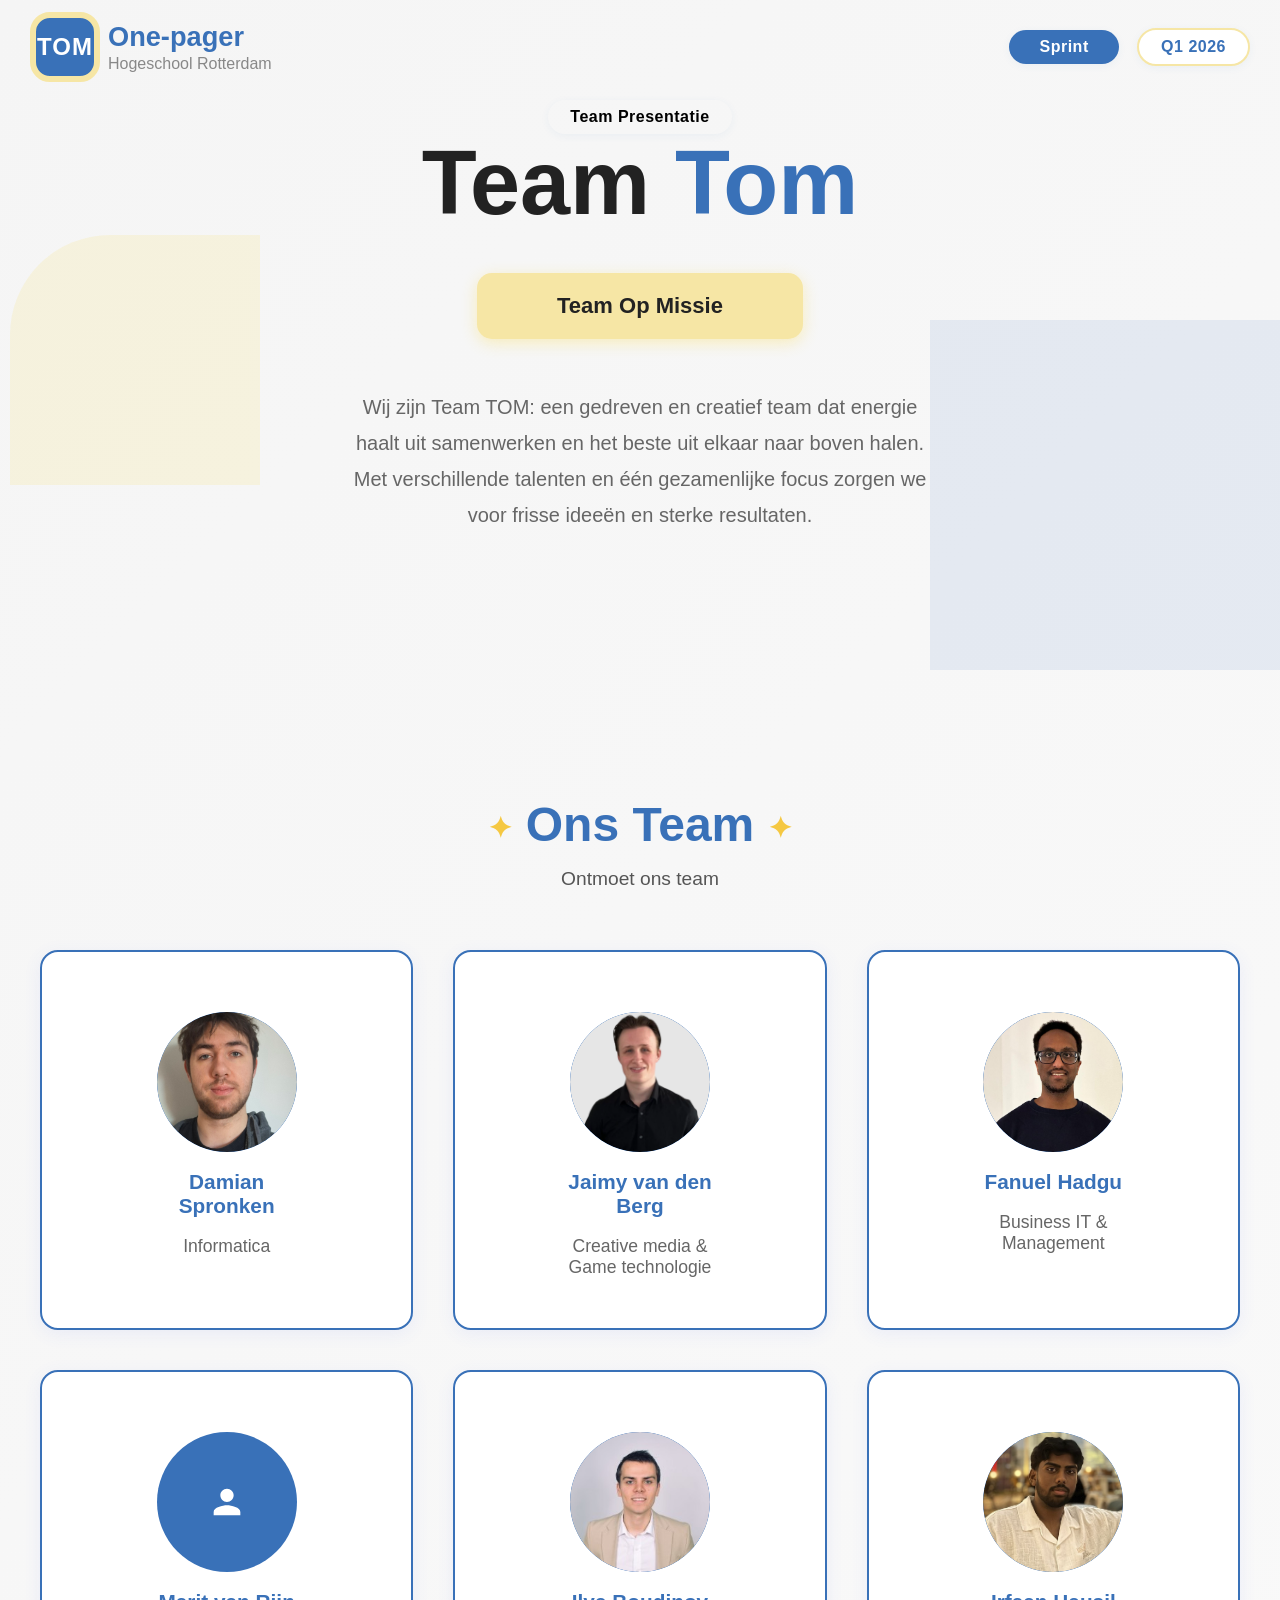
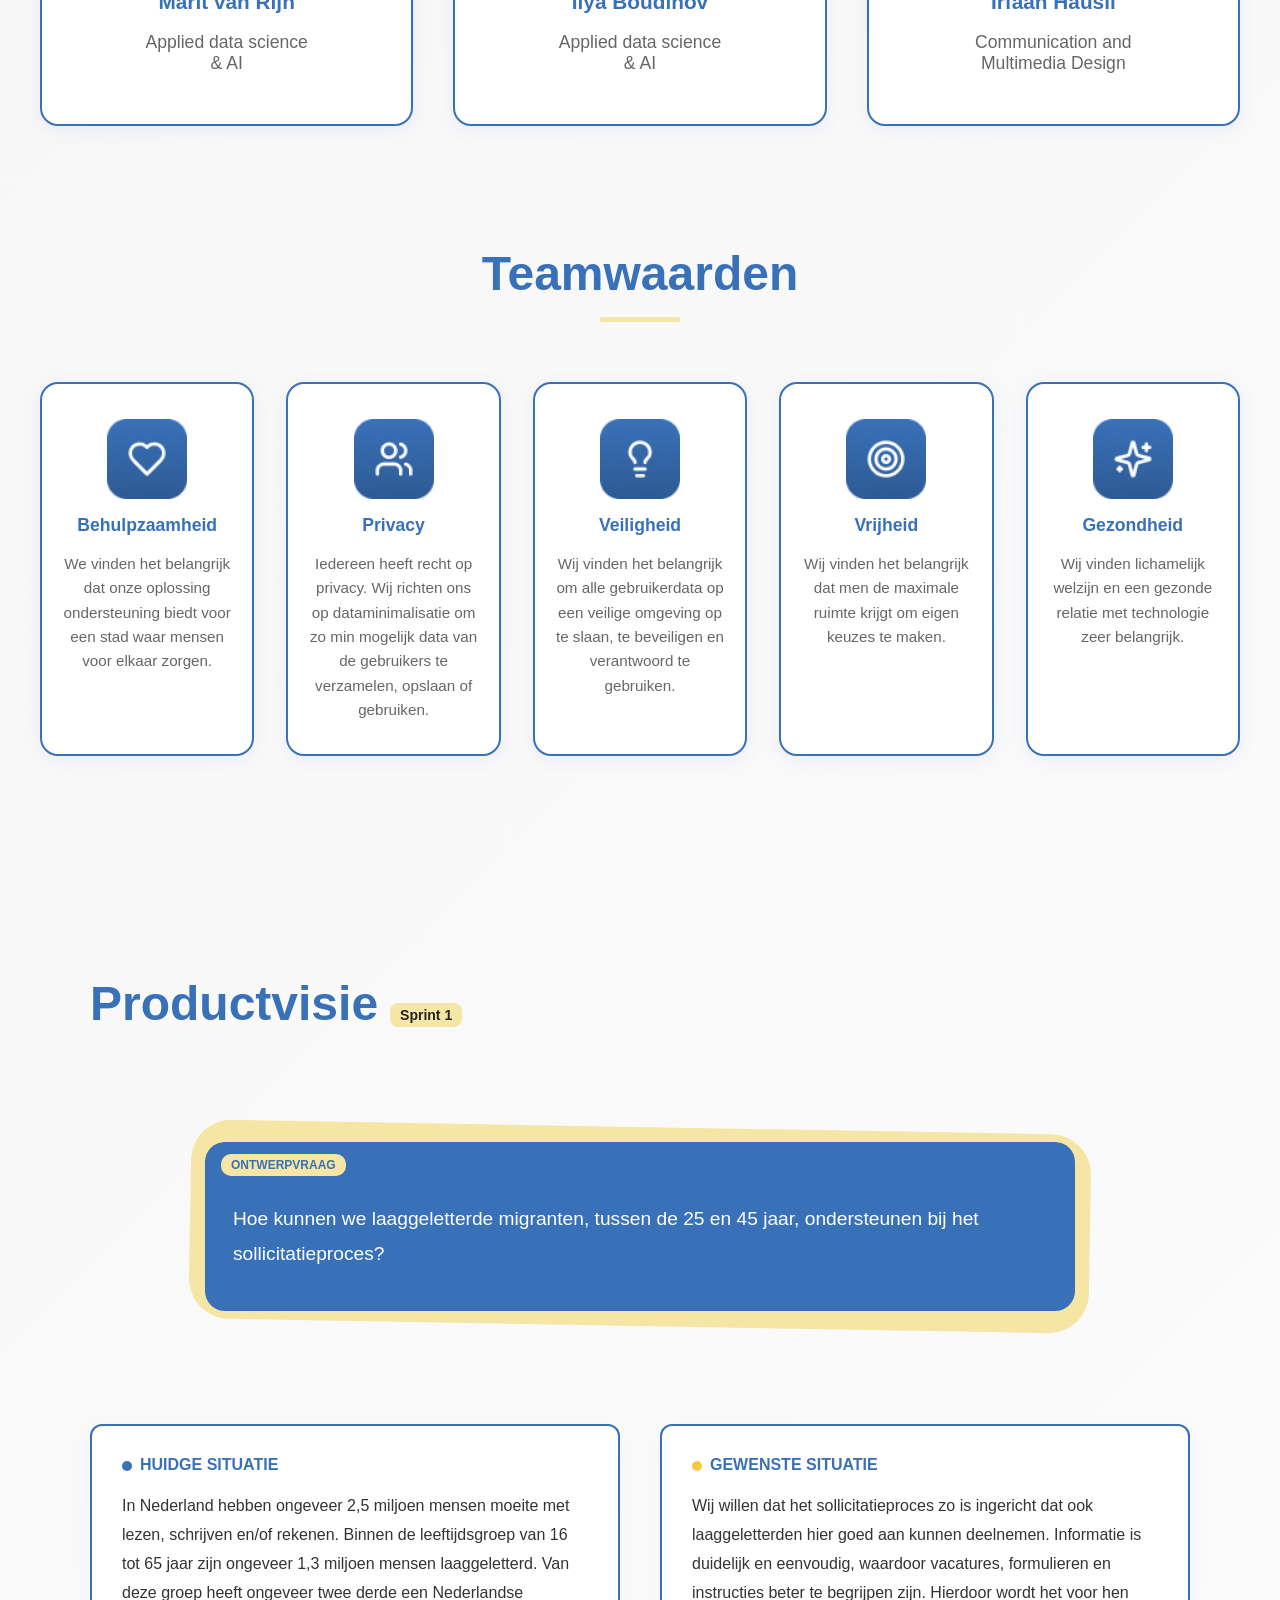
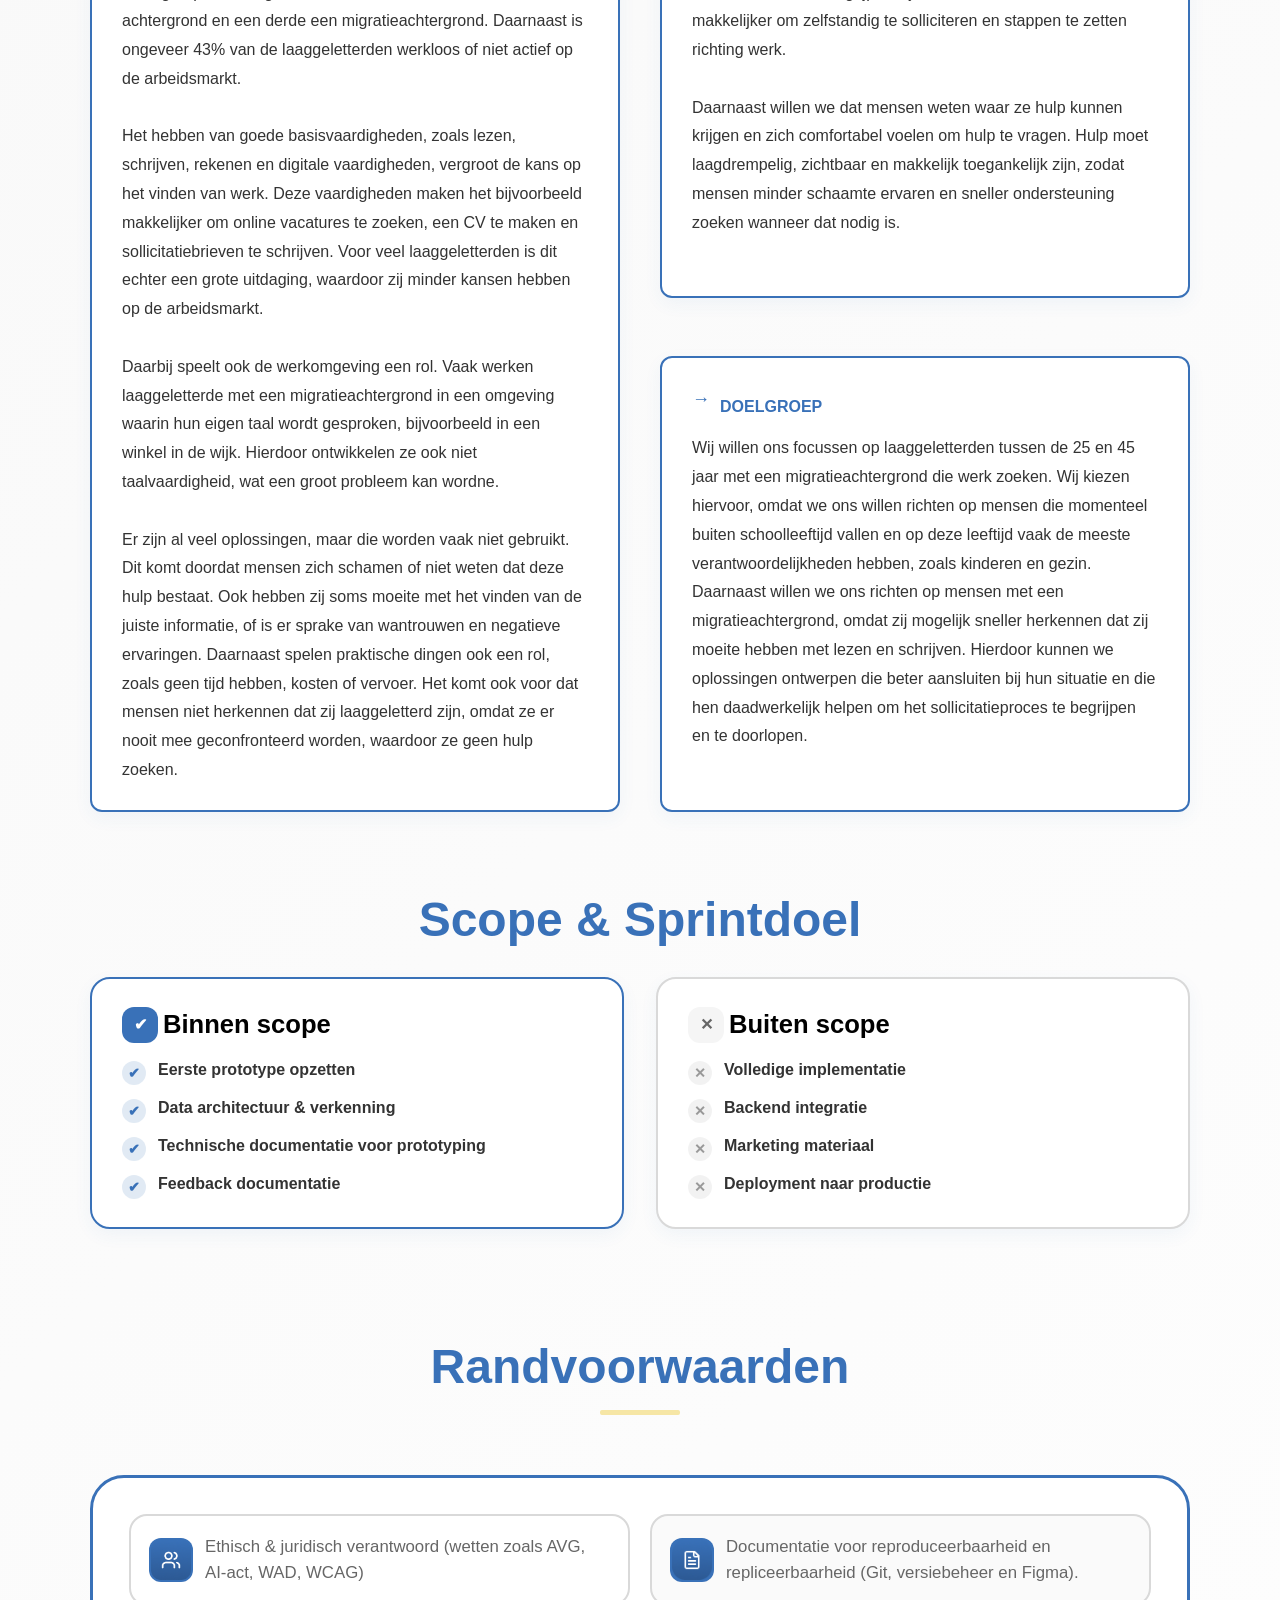
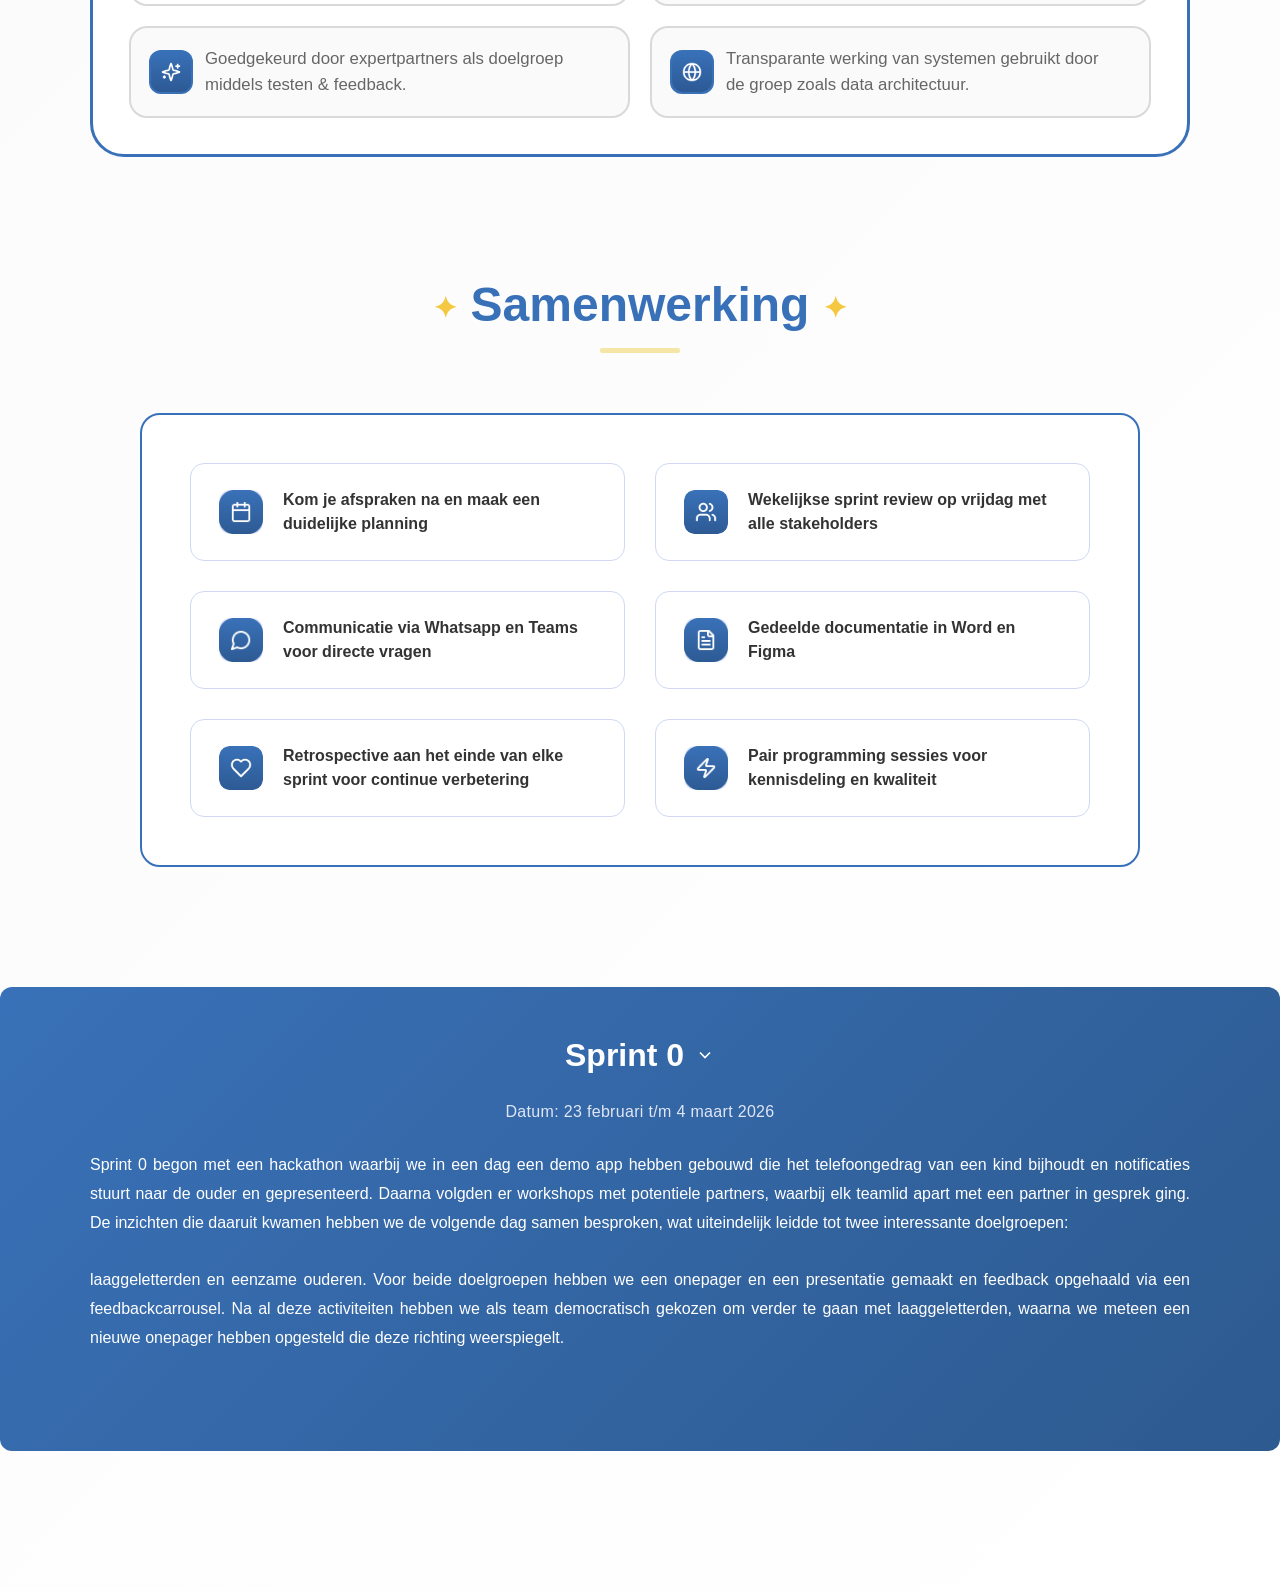
==== index.html @ a57d7d45 "nav bar styling" ====
﻿<!DOCTYPE html>
<html lang="nl">
<head>
    <meta charset="UTF-8">
    <meta name="viewport" content="width=device-width, initial-scale=1.0">
    <title>Team Tom - One-pager</title>
    <link rel="stylesheet" href="style.css">
</head>
    <body>
        <header class="top-header sticky">
            <div class="header-content new-header">
                <div class="logo-badge">
                    <div class="logo-square">
                        <span class="logo-text">TOM</span>
                    </div>
                </div>
                <div class="header-title-group">
                    <span class="header-title">One-pager</span>
                    <span class="header-subtitle">Hogeschool Rotterdam</span>
                </div>
                <div class="header-badges ">
                    <div class="dropdown">
                        <button class="badge badge-blue" id="sprintDropdownBtn">Sprint</button>
                        <div id="sprintDropdownMenu" class="dropdown-menu">
                            <a href="Sprints/sprint_1.html" class="dropdown-item">Sprint 1</a>
                            <a href="Sprints/sprint_2.html" class="dropdown-item">Sprint 2</a>
                            <a href="Sprints/sprint_3.html" class="dropdown-item">Sprint 3</a>
                            <a href="Sprints/sprint_4.html" class="dropdown-item">Sprint 4</a>
                            <a href="Sprints/sprint_5.html" class="dropdown-item">Sprint 5</a>
                        </div>
                    </div>
                    <span class="badge badge-yellow">Q1 2026</span>
                </div>
            </div>
        </header>
        
        <div class="hero-section">

            <script src="header-scroll.js"></script>
                    <script>
                    // Dropdown functionaliteit met animatie voor Sprint button
                    const sprintDropdownBtn = document.getElementById('sprintDropdownBtn');
                    const sprintDropdownMenu = document.getElementById('sprintDropdownMenu');
                    if (sprintDropdownBtn && sprintDropdownMenu) {
                        const items = sprintDropdownMenu.querySelectorAll('.dropdown-item');
                        function showDropdownAnimated() {
                            sprintDropdownMenu.style.display = 'block';
                            items.forEach((item, i) => {
                                item.style.transition = 'opacity 0.35s cubic-bezier(.4,2,.6,1), transform 0.35s cubic-bezier(.4,2,.6,1)';
                                item.style.opacity = '0';
                                item.style.transform = 'translateY(-10px)';
                            });
                            setTimeout(() => {
                                items.forEach((item, i) => {
                                    setTimeout(() => {
                                        item.style.opacity = '1';
                                        item.style.transform = 'translateY(0)';
                                    }, i * 90);
                                });
                            }, 10);
                        }
                        function hideDropdownAnimated() {
                            items.forEach((item, i) => {
                                setTimeout(() => {
                                    item.style.opacity = '0';
                                    item.style.transform = 'translateY(-10px)';
                                }, (items.length - i - 1) * 50);
                            });
                            setTimeout(() => {
                                sprintDropdownMenu.style.display = 'none';
                            }, items.length * 50 + 200);
                        }
                        let open = false;
                        sprintDropdownBtn.addEventListener('click', function(e) {
                            e.stopPropagation();
                            if (!open) {
                                showDropdownAnimated();
                            } else {
                                hideDropdownAnimated();
                            }
                            open = !open;
                        });
                        // Sluit dropdown als je buiten klikt
                        document.addEventListener('click', function(e) {
                            if (!sprintDropdownMenu.contains(e.target) && e.target !== sprintDropdownBtn && open) {
                                hideDropdownAnimated();
                                open = false;
                            }
                        });
                        // Reset animatie bij laden
                        items.forEach(item => {
                            item.style.opacity = '0';
                            item.style.transform = 'translateY(-10px)';
                        });
                    }
                    </script>
            <div class="badge">Team Presentatie</div>
            <h1 class="main-title">Team <span class="highlight">Tom</span></h1>
            <div class="cta-button">Team Op Missie</div>
            <p class="intro-text">Wij zijn Team TOM: een gedreven en creatief team dat energie haalt uit samenwerken en het beste uit elkaar naar boven halen. Met verschillende talenten en één gezamenlijke focus zorgen we voor frisse ideeën en sterke resultaten.</p> 
        </div>
  
        <div class="vierkant-background"></div>
        <div class="vierkant-background-2"></div>

        <section class="section">
        <h2 class="section-title">
            <span class="star">✦</span> Ons Team <span class="star">✦</span>
        </h2>
        <p class="section-subtitle">
            Ontmoet ons team
        </p>
        
        <div class="team-grid">
        
            <!-- Damian Spronken -->
            <div class="team-card">
            <div class="avatar" id="avatar-damian">
                <img src="Images/profile-foto/Damian.jpg" alt="Damian Spronken"
                    onerror="this.style.display='none'; this.parentElement.classList.add('no-img')">
                <svg class="fallback-icon" viewBox="0 0 24 24" fill="white">
                <path d="M12 12C14.21 12 16 10.21 16 8S14.21 4 12 4 8 5.79 8 8s1.79 4 4 4zm0 2c-2.67 0-8 1.34-8 4v2h16v-2c0-2.66-5.33-4-8-4z"/>
                </svg>
            </div>
            <span class="member-name">Damian Spronken</span>
            <span class="member-role">Informatica</span>
            </div>
        
            <!-- Jaimy van den Berg -->
            <div class="team-card">
            <div class="avatar" id="avatar-jaimy">
                <img src="Images/profile-foto/Jaimy.png" alt="Jaimy van den Berg"
                    onerror="this.style.display='none'; this.parentElement.classList.add('no-img')">
                <svg class="fallback-icon" viewBox="0 0 24 24" fill="white">
                <path d="M12 12C14.21 12 16 10.21 16 8S14.21 4 12 4 8 5.79 8 8s1.79 4 4 4zm0 2c-2.67 0-8 1.34-8 4v2h16v-2c0-2.66-5.33-4-8-4z"/>
                </svg>
            </div>
            <span class="member-name">Jaimy van den Berg</span>
            <span class="member-role">Creative media &amp; Game technologie</span>
            </div>
        
            <!-- Fanuel Hadgu -->
            <div class="team-card">
            <div class="avatar" id="avatar-fanuel">
                <img src="Images/profile-foto/Fanuel.jpeg" alt="Fanuel Hadgu"
                    onerror="this.style.display='none'; this.parentElement.classList.add('no-img')">
                <svg class="fallback-icon" viewBox="0 0 24 24" fill="white">
                <path d="M12 12C14.21 12 16 10.21 16 8S14.21 4 12 4 8 5.79 8 8s1.79 4 4 4zm0 2c-2.67 0-8 1.34-8 4v2h16v-2c0-2.66-5.33-4-8-4z"/>
                </svg>
            </div>
            <span class="member-name">Fanuel Hadgu</span>
            <span class="member-role">Business IT &amp; Management</span>
            </div>
        
            <!-- Marit van Rijn -->
            <div class="team-card">
            <div class="avatar" id="avatar-marit">
                <img src="Images/profile-foto/Marit.jpg" alt="Marit van Rijn"
                    onerror="this.style.display='none'; this.parentElement.classList.add('no-img')">
                <svg class="fallback-icon" viewBox="0 0 24 24" fill="white">
                <path d="M12 12C14.21 12 16 10.21 16 8S14.21 4 12 4 8 5.79 8 8s1.79 4 4 4zm0 2c-2.67 0-8 1.34-8 4v2h16v-2c0-2.66-5.33-4-8-4z"/>
                </svg>
            </div>
            <span class="member-name">Marit van Rijn</span>
            <span class="member-role">Applied data science &amp; AI</span>
            </div>
        
            <!-- Ilya Boudinov -->
            <div class="team-card">
            <div class="avatar" id="avatar-ilya">
                <img src="Images/profile-foto/Ilya.jfif" alt="Ilya Boudinov"
                    onerror="this.style.display='none'; this.parentElement.classList.add('no-img')">
                <svg class="fallback-icon" viewBox="0 0 24 24" fill="white">
                <path d="M12 12C14.21 12 16 10.21 16 8S14.21 4 12 4 8 5.79 8 8s1.79 4 4 4zm0 2c-2.67 0-8 1.34-8 4v2h16v-2c0-2.66-5.33-4-8-4z"/>
                </svg>
            </div>
            <span class="member-name">Ilya Boudinov</span>
            <span class="member-role">Applied data science &amp; AI</span>
            </div>
        
            <!-- Irfaan Hausil -->
            <div class="team-card">
            <div class="avatar" id="avatar-irfaan">
                <img src="Images/profile-foto/Irfaan.jpg" alt="Irfaan Hausil"
                    onerror="this.style.display='none'; this.parentElement.classList.add('no-img')">
                <svg class="fallback-icon" viewBox="0 0 24 24" fill="white">
                <path d="M12 12C14.21 12 16 10.21 16 8S14.21 4 12 4 8 5.79 8 8s1.79 4 4 4zm0 2c-2.67 0-8 1.34-8 4v2h16v-2c0-2.66-5.33-4-8-4z"/>
                </svg>
            </div>
            <span class="member-name">Irfaan Hausil</span>
            <span class="member-role">Communication and Multimedia Design</span>
            </div>
        
        </div>
        </section>

         <!-- Team waarden Section -->
        <section class="values-section">
            <h2 class="section-title">Teamwaarden </h2>
            <div class="title-underline"></div>

            <div class="values-grid">
                <!-- Behulpzaamheid -->
                <div class="value-card">
                    <div class="icon-wrap">
                        <img src="Images/icons/Container_behulpzaamheid.png" alt="Behulpzaamheid icoon">
                    </div>
                    <span class="value-name">Behulpzaamheid</span>
                    <p class="value-desc">We vinden het belangrijk dat onze oplossing ondersteuning biedt voor een stad waar mensen voor elkaar zorgen.</p>
                </div>

                <!-- Privacy -->
                <div class="value-card">
                    <div class="icon-wrap">
                        <img src="Images/icons/Container_privacy.png" alt="Privacy icoon">
                    </div>
                    <span class="value-name">Privacy</span>
                    <p class="value-desc">Iedereen heeft recht op privacy. Wij richten ons op dataminimalisatie om zo min mogelijk data van de gebruikers te verzamelen, opslaan of gebruiken.</p>
                </div>

                <!-- Veiligheid -->
                <div class="value-card">
                    <div class="icon-wrap">
                        <img src="Images/icons/Container_veiligheid.png" alt="Veiligheid icoon">
                    </div>
                    <span class="value-name">Veiligheid</span>
                    <p class="value-desc">Wij vinden het belangrijk om alle gebruikerdata op een veilige omgeving op te slaan, te beveiligen en verantwoord te gebruiken.</p>
                </div>

                <!-- Vrijheid -->
                <div class="value-card">
                    <div class="icon-wrap">
                        <img src="Images/icons/Container_vrijheid.png" alt="Vrijheid icoon">
                    </div>
                    <span class="value-name">Vrijheid</span>
                    <p class="value-desc">Wij vinden het belangrijk dat men de maximale ruimte krijgt om eigen keuzes te maken.</p>
                </div>

                <!-- Gezondheid -->
                <div class="value-card">
                    <div class="icon-wrap">
                        <img src="Images/icons/Container_gezondheid.png" alt="Gezondheid icoon">
                    </div>
                    <span class="value-name">Gezondheid</span>
                    <p class="value-desc">Wij vinden lichamelijk welzijn en een gezonde relatie met technologie zeer belangrijk.</p>
                </div>
            </div>
        </section>

        <!-- product vision section placed after team -->
        <section class="product-vision">
            <div class="pv-header">
                <h2 class="section-title">Productvisie</h2>
                <span class="pv-sprint">Sprint 1</span>
            </div>
            
             <!-- Ontwerpvraag Section -->
            <section class="design-question-section">
                <div class="dq-outer">
                    <div class="dq-card">
                        <span class="dq-label"><strong>ONTWERPVRAAG</strong></span>
                        <p>Hoe kunnen we laaggeletterde migranten, tussen de 25 en 45 jaar, ondersteunen bij het sollicitatieproces?</p>
                    </div>
                </div>
            </section>
            
             <!-- Huidige situatie, Gewenste situatie en Doelgroep Section -->
             <section class="current-desired-section">
            <div class="info-boxes-grid">
                <div class="info-box">
                    <div class="box-header blue-dot">HUIDGE SITUATIE</div>
                    <p>In Nederland hebben ongeveer 2,5 miljoen mensen moeite met lezen, schrijven en/of rekenen. Binnen de leeftijdsgroep van 16 tot 65 jaar zijn ongeveer 1,3 miljoen mensen laaggeletterd. Van deze groep heeft ongeveer twee derde een Nederlandse achtergrond en een derde een migratieachtergrond. Daarnaast is ongeveer 43% van de laaggeletterden werkloos of niet actief op de arbeidsmarkt. </p>
                    <br>
                    <p>Het hebben van goede basisvaardigheden, zoals lezen, schrijven, rekenen en digitale vaardigheden, vergroot de kans op het vinden van werk. Deze vaardigheden maken het bijvoorbeeld makkelijker om online vacatures te zoeken, een CV te maken en sollicitatiebrieven te schrijven. Voor veel laaggeletterden is dit echter een grote uitdaging, waardoor zij minder kansen hebben op de arbeidsmarkt. </p>
                    <br>
                    <p> Daarbij speelt ook de werkomgeving een rol. Vaak werken laaggeletterde met een migratieachtergrond in een omgeving waarin hun eigen taal wordt gesproken, bijvoorbeeld in een winkel in de wijk. Hierdoor ontwikkelen ze ook niet taalvaardigheid, wat een groot probleem kan wordne.  </p>
                    <br>
                    <p>Er zijn al veel oplossingen, maar die worden vaak niet gebruikt. Dit komt doordat mensen zich schamen of niet weten dat deze hulp bestaat. Ook hebben zij soms moeite met het vinden van de juiste informatie, of is er sprake van wantrouwen en negatieve ervaringen. Daarnaast spelen praktische dingen ook een rol, zoals geen tijd hebben, kosten of vervoer. Het komt ook voor dat mensen niet herkennen dat zij laaggeletterd zijn, omdat ze er nooit mee geconfronteerd worden, waardoor ze geen hulp zoeken. </p>
                </div>
                
                <div class="info-box">
                    <div class="box-header yellow-dot">GEWENSTE SITUATIE</div>
                    <p>Wij willen dat het sollicitatieproces zo is ingericht dat ook laaggeletterden hier goed aan kunnen deelnemen. Informatie is duidelijk en eenvoudig, waardoor vacatures, formulieren en instructies beter te begrijpen zijn. Hierdoor wordt het voor hen makkelijker om zelfstandig te solliciteren en stappen te zetten richting werk. </p>
                    <br>
                    <p>Daarnaast willen we dat mensen weten waar ze hulp kunnen krijgen en zich comfortabel voelen om hulp te vragen. Hulp moet laagdrempelig, zichtbaar en makkelijk toegankelijk zijn, zodat mensen minder schaamte ervaren en sneller ondersteuning zoeken wanneer dat nodig is. </p>
                </div>
                <div class="info-box">
                <div class="box-header with-arrow">DOELGROEP</div>
                <p>Wij willen ons focussen op laaggeletterden tussen de 25 en 45 jaar met een migratieachtergrond die werk zoeken. Wij kiezen hiervoor, omdat we ons willen richten op mensen die momenteel buiten schoolleeftijd vallen en op deze leeftijd vaak de meeste verantwoordelijkheden hebben, zoals kinderen en gezin. Daarnaast willen we ons richten op mensen met een migratieachtergrond, omdat zij mogelijk sneller herkennen dat zij moeite hebben met lezen en schrijven. Hierdoor kunnen we oplossingen ontwerpen die beter aansluiten bij hun situatie en die hen daadwerkelijk helpen om het sollicitatieproces te begrijpen en te doorlopen.</p>
            </div>
            </div>
        </section>

        <!-- Scope & Sprintdoel Section -->
        <section class="scope-section">
            <h2 class="section-title">Scope & Sprintdoel</h2>

            <div class="scope-grid">
                <div class="scope-card scope-in">
                    <div class="scope-header">
                        <span class="scope-badge in">✔</span>
                        <span class="scope-title">Binnen scope</span>
                    </div>
                    <ul class="scope-list">
                        <li><span class="scope-icon in">✔</span>Eerste prototype opzetten</li>
                        <li><span class="scope-icon in">✔</span>Data architectuur & verkenning </li>
                        <li><span class="scope-icon in">✔</span>Technische documentatie voor prototyping </li>
                        <li><span class="scope-icon in">✔</span>Feedback documentatie </li>
                    </ul>
                </div>

                <div class="scope-card scope-out">
                    <div class="scope-header">
                        <span class="scope-badge out">✕</span>
                        <span class="scope-title">Buiten scope</span>
                    </div>
                    <ul class="scope-list">
                        <li><span class="scope-icon out">✕</span>Volledige implementatie </li>
                        <li><span class="scope-icon out">✕</span>Backend integratie</li>
                        <li><span class="scope-icon out">✕</span>Marketing materiaal</li>
                        <li><span class="scope-icon out">✕</span>Deployment naar productie</li>
                    </ul>
                </div>
            </div>
        </section>

        <!-- Randvoorwaarden Section -->
        <section class="randvoorwaarden-section">
            <h2 class="section-title">Randvoorwaarden</h2>
            <div class="title-underline"></div>

            <div class="randvoorwaarden-shell">
                <div class="randvoorwaarden-grid">
                    <div class="randvoorwaarden-item is-filled">
                        <div class="rv-icon-box" aria-hidden="true">
                            <img src="Images/icons/Container_privacy.png" alt="Ethisch & juridisch icoon">
                        </div>
                        <p>Ethisch & juridisch verantwoord (wetten zoals AVG, AI-act, WAD, WCAG)</p>
                    </div>

                    <div class="randvoorwaarden-item is-empty">
                        <div class="rv-icon-box" aria-hidden="true">
                            <img src="Images/icons/Container_documentatie.png" alt="Documentatie icoon">
                        </div>
                        <p>Documentatie voor reproduceerbaarheid en repliceerbaarheid (Git, versiebeheer en Figma). </p>
                    </div>
                    <div class="randvoorwaarden-item is-empty">
                        <div class="rv-icon-box" aria-hidden="true">
                            <img src="Images/icons/Container_gezondheid.png" alt="Expertpartners icoon">
                        </div>
                        <p>Goedgekeurd door expertpartners als doelgroep middels testen & feedback. </p>
                    </div>
                    <div class="randvoorwaarden-item is-empty">
                        <div class="rv-icon-box" aria-hidden="true">
                            <img src="Images/icons/Container_planet.png" alt="Transparantie icoon">
                        </div>
                        <p>Transparante werking van systemen gebruikt door de groep zoals data architectuur. </p>
                    </div>
                </div>
            </div>
        </section>

        <!-- Samenwerking Section -->
        <section class="collaboration-section">
            <h2 class="section-title">
                <span class="star">✦</span> Samenwerking <span class="star">✦</span>
            </h2>
            <div class="title-underline"></div>

            <div class="outer-card">
                <div class="items-grid">
                    <!-- Item 1 -->
                    <div class="item-card">
                        <div class="icon-wrap">
                            <img src="Images/icons/Container_afspraken.png" alt="Planning icoon">
                        </div>
                        <span class="item-text">Kom je afspraken na en maak een duidelijke planning</span>
                    </div>

                    <!-- Item 2 -->
                    <div class="item-card">
                        <div class="icon-wrap">
                            <img src="Images/icons/Container_privacy.png" alt="Sprint review icoon">
                        </div>
                        <span class="item-text">Wekelijkse sprint review op vrijdag met alle stakeholders</span>
                    </div>

                    <!-- Item 3 -->
                    <div class="item-card">
                        <div class="icon-wrap">
                            <img src="Images/icons/Container_communicatie.png" alt="Communicatie icoon">
                        </div>
                        <span class="item-text">Communicatie via Whatsapp en Teams voor directe vragen</span>
                    </div>

                    <!-- Item 4 -->
                    <div class="item-card">
                        <div class="icon-wrap">
                            <img src="Images/icons/Container_documentatie.png" alt="Documentatie icoon">
                        </div>
                        <span class="item-text">Gedeelde documentatie in Word en Figma</span>
                    </div>

                    <!-- Item 5 -->
                    <div class="item-card">
                        <div class="icon-wrap">
                            <img src="Images/icons/Container_behulpzaamheid.png" alt="Retrospective icoon">
                        </div>
                        <span class="item-text">Retrospective aan het einde van elke sprint voor continue verbetering</span>
                    </div>

                    <!-- Item 6 -->
                    <div class="item-card">
                        <div class="icon-wrap">
                            <img src="Images/icons/Container_pairprogramming.png" alt="Pair programming icoon">
                        </div>
                        <span class="item-text">Pair programming sessies voor kennisdeling en kwaliteit</span>
                    </div>
                </div>
            </div>
        </section>

        <!-- Sprints Section -->
        <section class="sprints-section">
            <div class="sprints-title-dropdown">
                <select id="sprintSelect" class="sprints-dropdown">
                    <option value="0">Sprint 0</option>
                    <option value="1">Sprint 1</option>
                    <option value="2">Sprint 2</option>
                    <option value="3">Sprint 3</option>
                    <option value="4">Sprint 4</option>
                    <option value="5">Sprint 5</option>
                </select>
            </div>
            <div class="sprints-subtitle" id="sprintSubtitle">Datum: 23 februari t/m 4 maart 2026</div>

            <div id="sprintContent" class="sprints-content">
                <!-- Sprint 0 -->
                <div class="sprint-item active" id="sprint-0">
                    <p>Sprint 0 begon met een hackathon waarbij we in een dag een demo app hebben gebouwd die het telefoongedrag van een kind bijhoudt en notificaties stuurt naar de ouder en gepresenteerd. Daarna volgden er workshops met potentiele partners, waarbij elk teamlid apart met een partner in gesprek ging. De inzichten die daaruit kwamen hebben we de volgende dag samen besproken, wat uiteindelijk leidde tot twee interessante doelgroepen: </p>
                    <br>
                    <p>laaggeletterden en eenzame ouderen. Voor beide doelgroepen hebben we een onepager en een presentatie gemaakt en feedback opgehaald via een feedbackcarrousel. Na al deze activiteiten hebben we als team democratisch gekozen om verder te gaan met laaggeletterden, waarna we meteen een nieuwe onepager hebben opgesteld die deze richting weerspiegelt.</p>
                </div>
                
                <!-- Sprint 1 -->
                <div class="sprint-item" id="sprint-1">
                    <p>We zijn de sprint op woensdag 4 maart begonnen met het bepalen van de praktijkpartners die ons het beste kunnen helpen met het vinden van een oplossing voor het verzachten van de effecten van laaggeletterdheid. We hadden besloten dat Reint van der Vlis van Stichting Lezen en Schrijven en Tanja Ubert van de Hogeschool Rotterdam voor ons de geschikte partners zijn. Tanja heeft ons verzoek geaccepteerd, maar voor Reint was er niet genoeg plek voor hem om met ons intensief mee te werken. Hij is wel open voor vragen die we voor hem hebben. </p>
                    <br>
                    <p>Op de workshop van maandag 9 maart hebben we een workshop gehad over hoe we de waarden van directe en indirecte stakeholders in kaart kunnen brengen, waardeconflicten die kunnen onstaan, hoe we deze kunnen balanceren en hoe we deze waarden kunnen omzetten naar ontwerprichtlijnen. Daarna hebben we een workshop gehad over ons profesionele en persoonlijke identiteit en uit welke onderdelen deze bestaan. We zijn ook begonnen met het maken van een persoonlijk ontwikkelplan, waarbij we drie leerdoelen moeten opstellen die we tijdens semester 6 moeten halen. </p>
                    <br>
                    <p>Op woensdag 11 maart hebben we een brainstormsessie gehad over de specifieke doelgroep van laaggeletterden waarvoor we een oplossing willen zoeken. Hiervoor heeft iedereen een klein onderzoekje uitgevoerd om te delen met de rest van de groep. Uiteindelijk hebben we gekozen voor laaggeletterde werkzoekenden tussen 25 en 45 jaar met een migratieachtergrond. Hierna hebben we het interview tussen Reint en Team Kameleon kunnen bijwonen, waarbij we waardevolle informatie hebben gekregen over laaggeletterden en hoe Stichting Lezen en Schrijven ze helpt met het vinden van taallessen. Wat Reint het belangrijkste vindt is vinden van een oplossing waar de focus wordt gelegd op het laten leren (in plaats van het laten doen) en het toegangelijker maken van informatie voor laaggeletterden. Een oplossing voor het laten vinden van al bestaande hulpmiddelen is volgens hem ook een heel goed idee. </p>
                    <br>
                    <p>Op maandag 16 maart hebben we een workshop gehad over hoe we de normen en waarden van onze doelgroep kunnen bepalen, het verschil tussen opzoeken, uitzoeken en onderzoeken en hoe we kunnen onderzoeken door te experimenteren. Ook hebben we geleerd hoe we aannames over onze doelgroep maken en hoe we deze kunnen testen.Hierna hebben we een workshop gehad over de verschillende perspectieven en denkmanieren die mensen hebben aan de hand van DISC (Dominante, Inspirerende, Stabiele en Consciëntieuze stijl) </p>
                    <br>
                    <p> Tijdens de tweede workshop van maandag heeft een deel van de groep een gesprek gehad met Tanja, waar we het hebben gehad over de effecten van laaggeletterdheid, hoe mensen ermee omgaan, de oplossingen die al bestaan en mogelijke contactpersonen die we kunnen spreken voor meer informatie of ideeën. Goede mgelijke oplossingen voor haar zijn oplossingen met beeld en geluid, manieren vinden voor werkgevers om te ontdekken of iemand laaggeletterd is en informatie over waar iemand terecht kan voor hulp. </p>
                </div>
                
                <!-- Sprint 2 -->
                <div class="sprint-item" id="sprint-2">
                    <p>Sprint nog niet begonnen</p>
                </div>
                
                <!-- Sprint 3 -->
                <div class="sprint-item" id="sprint-3">
                    <p>Sprint nog niet begonnen</p>
                </div>
                
                <!-- Sprint 4 -->
                <div class="sprint-item" id="sprint-4">
                    <p>Sprint nog niet begonnen</p>
                </div>
                
                <!-- Sprint 5 -->
                <div class="sprint-item" id="sprint-5">
                    <p>Sprint nog niet begonnen</p>
                </div>
            </div>
        </section>

        <script>
                    // Sprint 0 button toont/verbergt dropdown
                    const sprintDropdownBtn = document.getElementById('sprintDropdownBtn');
                    const sprintPagesDropdown = document.getElementById('sprintPagesDropdown');
                    if (sprintDropdownBtn && sprintPagesDropdown) {
                        sprintDropdownBtn.addEventListener('click', function() {
                            if (sprintPagesDropdown.style.display === 'none') {
                                sprintPagesDropdown.style.display = 'inline';
                                sprintPagesDropdown.focus();
                            } else {
                                sprintPagesDropdown.style.display = 'none';
                            }
                        });
                        sprintPagesDropdown.addEventListener('change', function() {
                            const url = this.value;
                            if (url) {
                                window.location.href = url;
                            }
                        });
                        // Verberg dropdown als focus verloren
                        sprintPagesDropdown.addEventListener('blur', function() {
                            setTimeout(() => { sprintPagesDropdown.style.display = 'none'; }, 150);
                        });
                    }
            // Handle sprint dropdown
            const sprintSelect = document.getElementById('sprintSelect');
            const allSprintItems = document.querySelectorAll('.sprint-item');
            const sprintSubtitle = document.getElementById('sprintSubtitle');
            // Datum per sprint
            const sprintDates = {
                0: '23 februari t/m 4 maart 2026',
                1: '5 maart t/m 18 maart 2026',
                2: '19 maart t/m 1 april 2026',
                3: '2 april t/m 15 april 2026',
                4: '6 mei t/m 20 mei2026',
                5: '21 mei t/m 6 juni 2026'
            };

            sprintSelect.addEventListener('change', function() {
                const selectedSprint = this.value;
                // Hide all sprint items
                allSprintItems.forEach(item => {
                    item.classList.remove('active');
                });
                // Show selected sprint item
                const activeItem = document.getElementById('sprint-' + selectedSprint);
                if (activeItem) {
                    activeItem.classList.add('active');
                }
                // Update subtitle
                sprintSubtitle.textContent = 'Datum: ' + (sprintDates[selectedSprint] || 'datum nog invoeren');
            });
        </script>
    </body>
</html>
---- style.css ----
* {
    margin: 0;
    padding: 0;
    box-sizing: border-box;
}

body {
    font-family: -apple-system, BlinkMacSystemFont, 'Segoe UI', Roboto, Oxygen, Ubuntu, Cantarell, sans-serif;
    background: linear-gradient(135deg, #f5f5f5 0%, #fff 100%);
    min-height: 100vh;
    display: flex;
    flex-direction: column;
    padding: 40px;
    align-items: center;
}


.top-header {
    width: 100%;
    margin-bottom: auto;
    background: transparent;
    margin-top: 0;
}

.top-header.scrolled {
    background: rgba(235, 234, 234, 0.92); /* donkerblauw met transparantie */
    box-shadow: 0 2px 12px rgba(0,0,0,0.08);
    transition: background 0.3s, box-shadow 0.3s;
}

.sticky {
  position: fixed;
  top: 0;
  width: 100%;
  padding: 12px 30px 0px 30px;
  z-index: 2;
}

.header-content.new-header {
    display: flex;
    align-items: center;
    justify-content: flex-start;
    padding: 0 0 24px 0;
    position: relative;
}

.logo-badge {
    display: flex;
    align-items: center;
}

.logo-square {
    width: 70px;
    height: 70px;
    background: #3971B8;
    border-radius: 20px;
    display: flex;
    align-items: center;
    justify-content: center;
    border: 6px solid #f6e6a5;
    box-sizing: border-box;
    margin-right: 8px;
}

.logo-text {
    color: #fff;
    font-size: 1.5rem;
    font-weight: 700;
    letter-spacing: 1px;
    font-family: inherit;
}

.header-title-group {
    display: flex;
    flex-direction: column;
    justify-content: center;
    margin-right: 32px;
}

.header-title {
    color: #3971B8;
    font-size: 1.7rem;
    font-weight: 700;
    margin-bottom: 0px;
}

.header-subtitle {
    color: #888;
    font-size: 1rem;
    margin-top: 2px;
}

.header-badges {
    display: flex;
    align-items: center;
    gap: 18px;
    margin-left: auto;
}

.dropdown-nav {
    display: inline-flex;
    vertical-align: middle;
}

.badge {
    padding: 8px 22px;
    border-radius: 22px;
    font-size: 1rem;
    font-weight: 600;
    min-width: 110px;
    box-shadow: 0 2px 8px rgba(57,113,184,0.06);
    letter-spacing: 0.5px;
    border: none;
}
.badge-blue {
    background: #3971B8;
    color: #fff;
    border: none;
}
.badge-yellow {
    background: #fff;
    color: #3971B8;
    border: 2px solid #f6e6a5;
}

/* Dropdown menu styling */
.dropdown-nav {
    position: absolute;
    top: 30px;
    right: 60px;
    z-index: 10;
}
.dropbtn {
    background-color: #3971B8;
    color: white;
    padding: 10px 18px;
    font-size: 16px;
    border: none;
    border-radius: 6px;
    cursor: pointer;
    font-weight: 600;
    box-shadow: 0 2px 8px rgba(57,113,184,0.08);
    transition: background 0.2s;
}
.dropbtn:hover, .dropbtn:focus {
    background-color: #285185;
}
.dropdown-content {
    display: none;
    position: absolute;
    background-color: #fff;
    min-width: 160px;
    box-shadow: 0 8px 16px rgba(57,113,184,0.12);
    border-radius: 6px;
    right: 0;
    margin-top: 8px;
}
.dropdown-content a {
    color: #3971B8;
    padding: 12px 16px;
    text-decoration: none;
    display: block;
    border-radius: 6px;
    transition: background 0.2s;
}
.dropdown-content a:hover {
    background-color: #f0f4fa;
}
.dropdown-nav:hover .dropdown-content, .dropdown-nav:focus-within .dropdown-content {
    display: block;
}


/* Oude logo-styling verwijderd, want vervangen door logo-square */

.header-text h2 {
    font-size: 32px;
    color: #3971B8;
    margin: 0;
    font-weight: 700;
}

.header-text p {
    font-size: 18px;
    color: #666;
    margin: 2px 0 0 0;
}

.hero-section {
    max-width: 750px;
    width: 100%;
    text-align: center;
    animation: fadeIn 0.6s ease-in-out;
    flex: 1;
    display: flex;
    flex-direction: column;
    align-items: center;
    justify-content: center;
    margin-top: 5%;
}
/* product vision styling */
.product-vision {
    max-width: 1100px;
    width: 100%;
    margin: 100px auto;
}

.pv-header {
    display: flex;
    align-items: baseline;
    gap: 12px;
    margin-bottom: 20px;
}

.pv-sprint {
    background: #f6e6a5;
    color: #222;
    font-weight: 600;
    padding: 4px 10px;
    border-radius: 8px;
    font-size: 14px;
}

/* Informational box with blue border used under Productvisie */
.info-box {
  background: #fff;
  border: 2px solid #3971B8;
  border-radius: 12px;
  padding: 25px 30px;
  color: #333;
  line-height: 1.8;
  margin-top: 18px;
  box-shadow: 0 6px 18px rgba(57,113,184,0.06);
}

.info-box .box-header {
  display: inline-block;
  color: #3971B8;
  font-weight: 700;
  padding: 0;
  margin-bottom: 12px;
}

.info-box .box-header::before {
  content: '';
  display: inline-block;
  width: 10px;
  height: 10px;
  background-color: #3971B8;
  border-radius: 50%;
  margin-right: 8px;
  vertical-align: middle;
}

.info-box .box-header.yellow-dot::before {
  background-color: #f5c842;
}

.info-box .box-header.with-arrow::before {
  content: '→';
  font-size: 18px;
  width: auto;
  height: auto;
  background-color: transparent;
  border-radius: 0;
  margin-right: 10px;
  color: #3971B8;
  vertical-align: text-bottom;
}

.info-boxes-grid {
  display: grid;
  grid-template-columns: 1fr 1fr;
  grid-template-rows: auto auto;
  gap: 40px;
  margin-bottom: 0;
}

.info-boxes-grid .info-box:first-child {
  grid-column: 1;
  grid-row: 1 / 3;
}

.info-boxes-grid .info-box:nth-child(2) {
  grid-column: 2;
  grid-row: 1;
}

.info-boxes-grid .info-box:nth-child(3) {
  grid-column: 2;
  grid-row: 2;
}

/* Scope & Sprintdoel Section */
.scope-section {
    max-width: 1100px;
    width: 100%;
    margin: 80px auto;
    text-align: center;
}

.scope-grid {
    display: grid;
    grid-template-columns: repeat(2, 1fr);
    gap: 32px;
    margin-top: 30px;
}

.scope-card {
    background: #fff;
    border: 2px solid;
    border-radius: 20px;
    padding: 28px 30px;
    box-shadow: 0 6px 18px rgba(57, 113, 184, 0.06);
}

.scope-card.scope-in {
    border-color: #3971B8;
}

.scope-card.scope-out {
    border-color: #d9d9d9;
}

.scope-header {
    display: flex;
    align-items: center;
    margin-bottom: 18px;
}

.scope-title {
    font-size: 1.6rem;
    font-weight: 700;
    margin-left: 5px;
}

.scope-badge {
    display: inline-flex;
    align-items: center;
    justify-content: center;
    width: 36px;
    height: 36px;
    border-radius: 12px;
    font-weight: 700;
    font-size: 1rem;
}

.scope-badge.in {
    background: #3971B8;
    color: #fff;
}

.scope-badge.out {
    background: #f5f5f5;
    color: #666;
}

.scope-list {
    list-style: none;
    padding: 0;
    margin: 0;
    display: flex;
    flex-direction: column;
    gap: 14px;
}

.scope-list li {
    display: flex;
    align-items: flex-start;
    gap: 12px;
    font-weight: 600;
    color: #333;
}

.scope-icon {
    display: inline-flex;
    align-items: center;
    justify-content: center;
    width: 24px;
    height: 24px;
    border-radius: 25px;
    font-size: 0.9rem;
    flex-shrink: 0;
}

.scope-icon.in {
    background: rgba(57, 113, 184, 0.15);
    color: #3971B8;
}

.scope-icon.out {
    background: rgba(0, 0, 0, 0.05);
    color: #999;
}

@media (max-width: 820px) {
    .scope-grid {
        grid-template-columns: 1fr;
    }
}

/* Randvoorwaarden Section */
.randvoorwaarden-section {
    max-width: 1100px;
    width: 100%;
    margin: 110px auto 40px;
    text-align: center;
}

.randvoorwaarden-shell {
    border: 3px solid #3971B8;
    border-radius: 34px;
    padding: 36px;
    background: #fff;
    position: relative;
    z-index: 1;
}

.randvoorwaarden-grid {
    display: grid;
    grid-template-columns: 1fr 1fr;
    gap: 20px;
}

.randvoorwaarden-item {
    min-height: 86px;
    border-radius: 18px;
    border: 2px solid #d9d9d9;
    background: #fafafa;
    display: flex;
    align-items: center;
    padding: 18px;
    text-align: left;
}

.randvoorwaarden-item.is-filled {
    background: #fff;
}

.randvoorwaarden-item.is-empty {
    justify-content: flex-start;
}

.rv-icon-box {
    width: 44px;
    height: 44px;
    border-radius: 12px;
    background: #3971B8;
    color: #fff;
    display: inline-flex;
    align-items: center;
    justify-content: center;
    flex-shrink: 0;
    margin-right: 12px;
}

.rv-icon-box svg {
    width: 23px;
    height: 23px;
}

.randvoorwaarden-item p {
    font-size: 1.05rem;
    line-height: 1.55;
    color: #666;
    margin: 0;
    max-width: 85%;
}

@media (max-width: 900px) {
    .randvoorwaarden-grid {
        grid-template-columns: 1fr;
    }

    .randvoorwaarden-shell {
        padding: 24px;
    }
}

/* Dropdown styling */
.dropdown {
    display: inline-block;
    position: relative;
}

.dropdown-menu {
    position: absolute;
    left: 0;
    top: 100%;
    min-width: 110px;
    z-index: 1000;
    border-radius: 8px;
    overflow: hidden;
    font-weight: 600;
}

.dropdown-item {
    display: flex;
    align-items: center;
    justify-content: center;
    text-align: center;
    padding: 8px 16px;
    background: #3971B8;
    color: #fff;
    text-decoration: none;
    margin-top: 5px;
    border-radius: 25px;
    opacity: 0;
    transform: translateY(-10px);
    transition: opacity 0.35s cubic-bezier(0.4, 2, 0.6, 1), transform 0.35s cubic-bezier(0.4, 2, 0.6, 1);
}

.dropdown-item.show {
    opacity: 1;
    transform: translateY(0);
}

.icon-wrap {
    width: 80px;
    height: 80px;
    background: #4a6cf7;
    border-radius: 16px;
    display: flex;
    align-items: center;
    justify-content: center;
    overflow: hidden;
}

.icon-wrap img {
    width: 100%;
    height: 100%;
    object-fit: cover;
}

.rv-icon-box img {
    width: 40px;
    height: 40px;
    object-fit: contain;
}

@keyframes fadeIn {
    from {
        opacity: 0;
        transform: translateY(20px);
    }
    html, body {
        min-height: 100vh;
        height: 100%;
        overflow-y: auto;
    }
    body {
        font-family: -apple-system, BlinkMacSystemFont, 'Segoe UI', Roboto, Oxygen, Ubuntu, Cantarell, sans-serif;
        background: linear-gradient(135deg, #f5f5f5 0%, #fff 100%);
        min-height: 100vh;
        display: flex;
        flex-direction: column;
        padding: 40px 0 0 0;
        align-items: center;
    }
    color: white;
    padding: 12px 30px;
    border-radius: 25px;
    font-size: 18px;
    font-weight: 600;
    margin-bottom: 40px;
    letter-spacing: 0.5px;
}

.main-title {
    font-size: 90px;
    font-weight: 700;
    color: #222;
    margin-bottom: 40px;
    line-height: 1.1;
}

.main-title .highlight {
    color: #3971B8;
}

.cta-button {
    display: inline-block;
    background-color: #F6E6A5;
    color: #222;
    padding: 20px 80px;
    border-radius: 15px;
    font-size: 22px;
    font-weight: 600;
    margin-bottom: 50px;
    box-shadow: 0 4px 15px rgba(253, 216, 53, 0.3);
}

.intro-text {
    color: #666;
    font-size: 20px;
    line-height: 1.8;
    max-width: 600px;
    margin: 0 auto;
}

.section {
      max-width: 1200px;
      text-align: center;
      margin-top: 22%;
    }
 
    .section-title {
      font-size: 3rem;
      font-weight: 800;
      color: #3971B8;
      margin-bottom: 16px;
    }
 
    .section-title .star {
      color: #f5c842;
      font-size: 1.8rem;
      vertical-align: middle;
    }
 
    .section-subtitle {
      font-size: 1.2rem;
      color: #555;
      margin-bottom: 60px;
      font-weight: 400;
    }
 
    .team-grid {
      display: grid;
      grid-template-columns: repeat(3, 1fr);
      gap: 40px;
    }
 
    .team-card {
      background: #fff;
      border: 2px solid #3971B8;
      border-radius: 18px;
      padding: 60px 100px 50px;
      display: flex;
      flex-direction: column;
      align-items: center;
      gap: 18px;
      box-shadow: 0 4px 18px rgba(74, 108, 247, 0.08);
      transition: transform 0.2s ease, box-shadow 0.2s ease;
    }
 
    .team-card:hover {
      transform: translateY(-4px);
      box-shadow: 0 10px 30px rgba(74, 108, 247, 0.15);
    }
 
    .avatar {
      width: 140px;
      height: 140px;
      border-radius: 50%;
      background-color: #3971B8;
      overflow: hidden;
      display: flex;
      align-items: center;
      justify-content: center;
      flex-shrink: 0;
    }
 
    .avatar img {
      width: 100%;
      height: 100%;
      object-fit: cover;
      border-radius: 50%;
    }
 
    .avatar .fallback-icon {
      display: none;
      width: 40px;
      height: 40px;
    }
 
    .avatar.no-img .fallback-icon {
      display: block;
    }
 
    .member-name {
      font-size: 1.3rem;
      font-weight: 800;
      color: #3971B8;
    }
 
    .member-role {
      font-size: 1.1rem;
      color: #666;
      font-weight: 500;
    }
 
    @media (max-width: 680px) {
      .team-grid { grid-template-columns: repeat(2, 1fr); }
    }

/* ontwerpvraag section container */
.design-question-section {
    max-width: 900px;
    min-width: 650px;
    margin: 80px auto;
    text-align: left;
}

/* outer yellow wrapper */
.dq-outer {
    background: #f6e6a5;
    border-radius: 40px;
    padding: 15px;
    position: relative;
    rotate: calc(1deg);
}

/* blue inner card */
.dq-card {
    position: relative;
    background: #3971B8;
    color: #fff;
    border-radius: 20px;
    padding: 40px 28px;
    overflow: hidden;
    rotate: calc(-1deg);
}

.dq-label {
    position: absolute;
    top: 12px;
    left: 16px;
    background: #f6e6a5;
    color: #3971B8;
    padding: 4px 10px;
    font-size: 0.75rem;
    text-transform: uppercase;
    border-radius: 10px;
}

.dq-card p {
    margin: 0;
    font-size: 1.2rem;
    line-height: 1.8;
    margin-top: 20px;
}
 
    @media (max-width: 420px) {
      .team-grid { grid-template-columns: 1fr; }
    }

/* Responsive Design */
@media (max-width: 768px) {
    .main-title {
        font-size: 48px;
    }
    
    .cta-button {
        padding: 14px 32px;
        font-size: 16px;
    }
    
    .intro-text {
        font-size: 15px;
    }
}

@media (max-width: 480px) {
    .main-title {
        font-size: 36px;
    }
    
    .badge {
        font-size: 12px;
        padding: 6px 16px;
    }
    
    .cta-button {
        padding: 12px 24px;
        font-size: 14px;
    }
    
    .intro-text {
        font-size: 14px;
    }
}

/* Teamwaarden Section */
.values-section {
    max-width: 1200px;
    width: 100%;
    text-align: center;
    margin: 120px auto;
}

.title-underline {
    width: 80px;
    height: 5px;
    background: #F6E6A5;
    border-radius: 2px;
    margin: 15px auto 60px;
}

.values-grid {
    display: grid;
    grid-template-columns: repeat(5, 1fr);
    gap: 32px;
}

.value-card {
    border: 2px solid #3971B8;
    border-radius: 18px;
    padding: 35px 20px 32px;
    display: flex;
    flex-direction: column;
    align-items: center;
    gap: 16px;
    background: #fff;
    box-shadow: 0 4px 18px rgba(74, 108, 247, 0.08);
    transition: transform 0.2s ease, box-shadow 0.2s ease;
}

.value-card:hover {
    transform: translateY(-4px);
    box-shadow: 0 10px 28px rgba(74, 108, 247, 0.15);
}

.icon-wrap {
    width: 80px;
    height: 80px;
    border-radius: 16px;
    overflow: hidden;
    flex-shrink: 0;
    background: #eef1ff;
}

.icon-wrap img {
    width: 100%;
    height: 100%;
    object-fit: cover;
    display: block;
}

.value-name {
    font-size: 1.1rem;
    font-weight: 800;
    color: #3971B8;
}

.value-desc {
    font-size: 0.95rem;
    color: #666;
    font-weight: 500;
    line-height: 1.6;
    text-align: center;
}

@media (max-width: 1000px) {
    .values-grid { grid-template-columns: repeat(4, 1fr); }
}

@media (max-width: 780px) {
    .values-grid { grid-template-columns: repeat(3, 1fr); }
}

@media (max-width: 500px) {
    .values-grid { grid-template-columns: repeat(2, 1fr); }
}

/* Samenwerking Section */
.collaboration-section {
    max-width: 1000px;
    width: 100%;
    text-align: center;
    margin: 120px auto;
}

.outer-card {
    border: 2px solid #3971B8;
    border-radius: 20px;
    padding: 48px;
    background: #fff;
}

.items-grid {
    display: grid;
    grid-template-columns: 1fr 1fr;
    gap: 30px;
}

.item-card {
    border: 1.5px solid #d0d8f5;
    border-radius: 14px;
    padding: 24px 28px;
    display: flex;
    align-items: center;
    gap: 20px;
    text-align: left;
    background: #fff;
    transition: box-shadow 0.2s ease;
}

.item-card:hover {
    box-shadow: 0 4px 16px rgba(74, 108, 247, 0.12);
}

.item-card .icon-wrap {
    width: 44px;
    height: 44px;
    border-radius: 10px;
    overflow: hidden;
    flex-shrink: 0;
    background: #eef1ff;
}

.item-card .icon-wrap img {
    width: 100%;
    height: 100%;
    object-fit: cover;
    display: block;
}

.item-text {
    font-size: 1rem;
    color: #333;
    font-weight: 600;
    line-height: 1.5;
}

@media (max-width: 520px) {
    .items-grid { grid-template-columns: 1fr; }
    .outer-card { padding: 24px; }
}

/* Vierkant Background */
.vierkant-background {
    width: 350px;
    height: 350px;
    background-color: #3971B8;
    z-index: -1;
    pointer-events: none;
    opacity: 0.1;
    position: absolute;
    right: 0;
    top: 55vh;
    transform: translateY(-50%);
}

.vierkant-background-2 {
    width: 250px;
    height: 250px;
    background-color: #F6E6A5;
    z-index: -1;
    pointer-events: none;
    border-radius: 100px 0 0 0;
    opacity: 0.3;
    position: absolute;
    left: 0;
    margin-left: 10px;
    top: 40vh;
    transform: translateY(-50%);
}

/* Sprints Section */
.sprints-section {
    .sprints-subtitle {
        font-size: 16px;
        color: #e0e6f6;
        text-align: center;
        margin-bottom: 30px;
        margin-top: -10px;
        font-weight: 400;
        letter-spacing: 0.02em;
    }
    width: 100vw;
    margin: 100px calc(-50vw + 50%);
    background: linear-gradient(135deg, #3971B8 0%, #2d5a8f 100%);
    border-radius: 12px;
    padding: 50px 40px 0 40px;
    color: white;
    margin-bottom: 0;
}

.sprints-title-dropdown {
    display: flex;
    justify-content: center;
    margin-bottom: 40px;
}

.sprints-dropdown {
    padding: 0;
    font-size: 32px;
    font-weight: 700;
    border: none;
    background: none;
    color: white;
    cursor: pointer;
    transition: all 0.3s ease;
    appearance: none;
    -webkit-appearance: none;
    -moz-appearance: none;
    padding-right: 30px;
    background-image: url("data:image/svg+xml,%3Csvg xmlns='http://www.w3.org/2000/svg' width='20' height='20' viewBox='0 0 24 24' fill='none' stroke='white' stroke-width='2'%3E%3Cpolyline points='6 9 12 15 18 9'%3E%3C/polyline%3E%3C/svg%3E");
    background-repeat: no-repeat;
    background-position: right center;
    padding-right: 30px;
}

.sprints-dropdown:hover {
    opacity: 0.8;
}

.sprints-dropdown:focus {
    outline: none;
    opacity: 0.8;
}

.sprints-dropdown option {
    background-color: #3971B8;
    color: white;
    font-size: 16px;
    font-weight: 600;
}

.sprints-content {
    min-height: 300px;
    margin: 0 auto;
    max-width: 1100px;
    padding-bottom: 20px;
}

.sprint-item {
    display: none;
    animation: fadeIn 0.3s ease-in-out;
    line-height: 1.8;
    font-size: 16px;
    color: white;
}

.sprint-item.active {
    display: block;
}

.sprint-item p {
    margin: 0;
    text-align: justify;
}

@media (max-width: 768px) {
    .sprints-section {
        padding: 30px 20px;
    }

    .sprints-dropdown {
        font-size: 24px;
    }

    .sprint-item {
        font-size: 14px;
    }
}
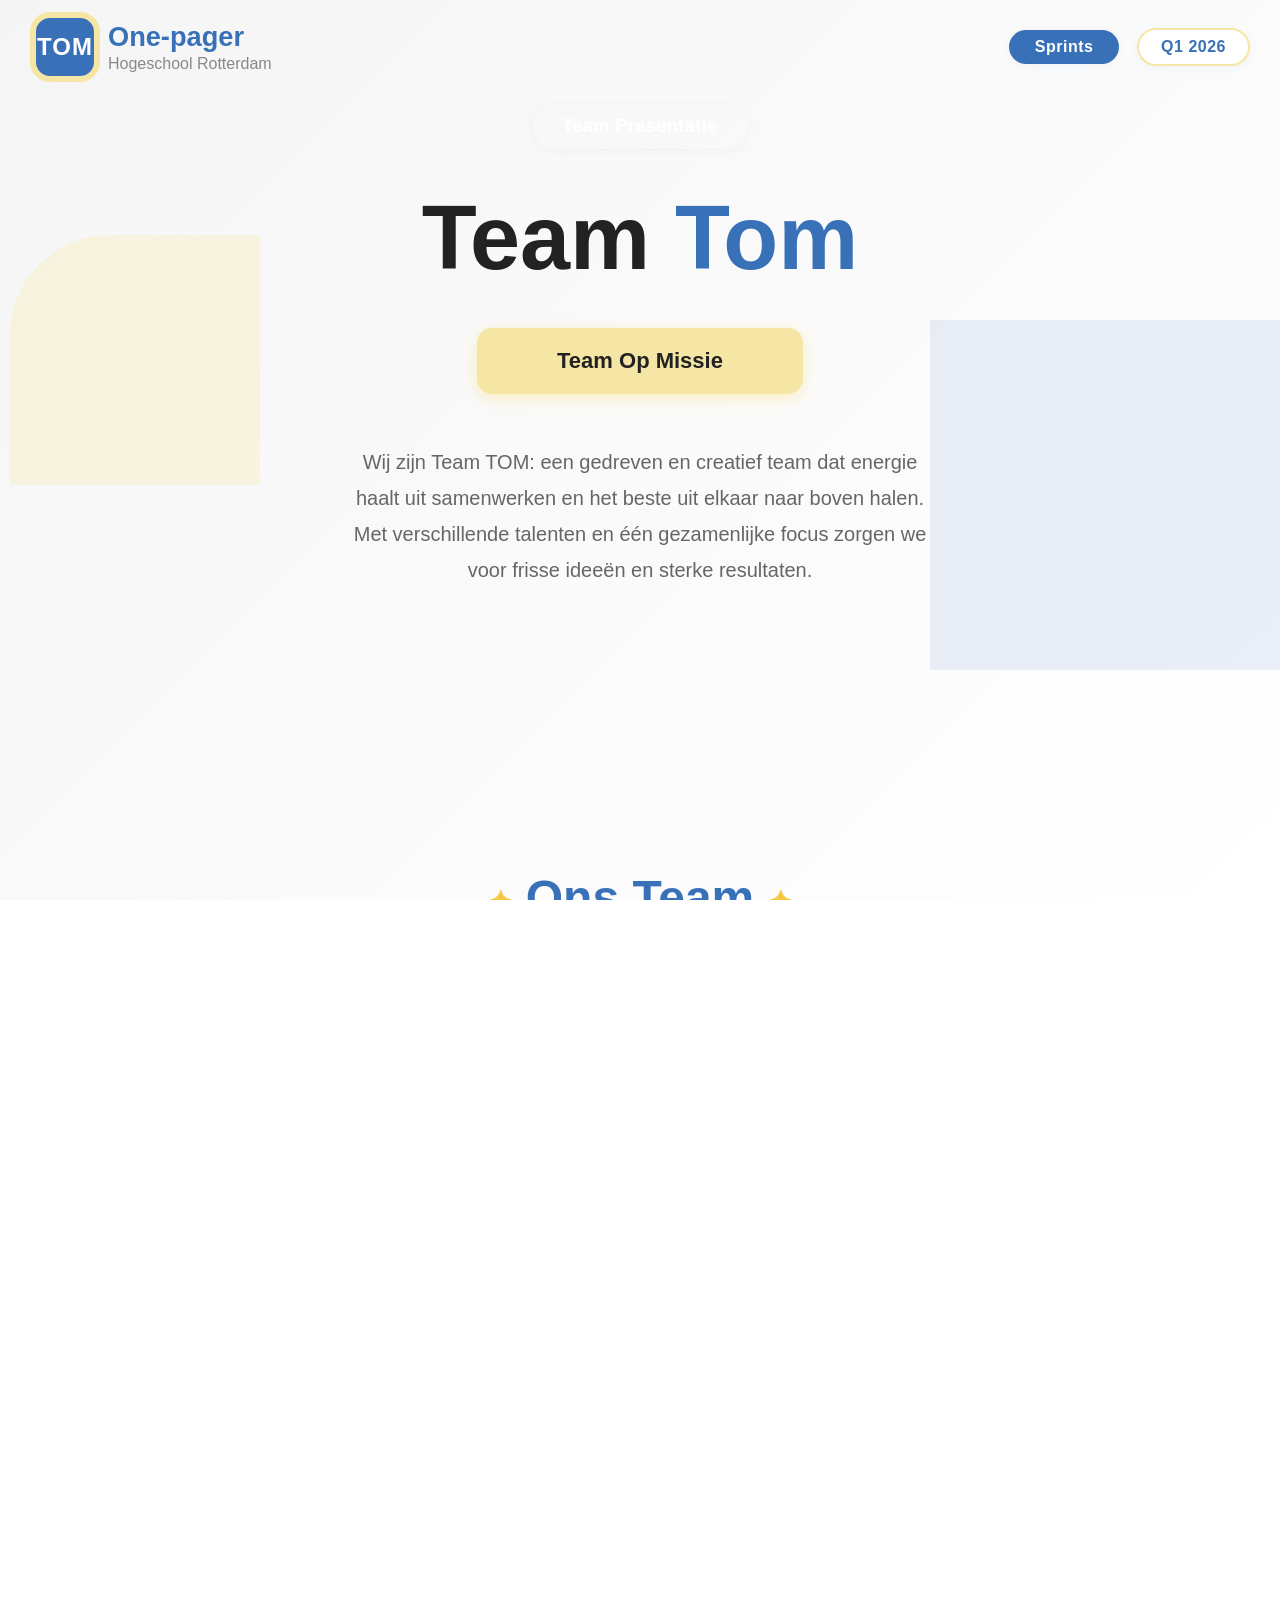
==== commit b44901d1: "sprints makeover" ====
--- a/index.html
+++ b/index.html
@@ -4,23 +4,25 @@
     <meta charset="UTF-8">
     <meta name="viewport" content="width=device-width, initial-scale=1.0">
     <title>Team Tom - One-pager</title>
+    <script src="header-scroll.js" defer></script>
+    <script src="sprint-dropdown.js" defer></script>
     <link rel="stylesheet" href="style.css">
 </head>
     <body>
         <header class="top-header sticky">
             <div class="header-content new-header">
-                <div class="logo-badge">
+                <a href="index.html" class="logo-badge">
                     <div class="logo-square">
                         <span class="logo-text">TOM</span>
                     </div>
-                </div>
+                </a>
                 <div class="header-title-group">
                     <span class="header-title">One-pager</span>
                     <span class="header-subtitle">Hogeschool Rotterdam</span>
                 </div>
                 <div class="header-badges ">
                     <div class="dropdown">
-                        <button class="badge badge-blue" id="sprintDropdownBtn">Sprint</button>
+                        <button class="badge badge-blue" id="sprintDropdownBtn">Sprints</button>
                         <div id="sprintDropdownMenu" class="dropdown-menu">
                             <a href="Sprints/sprint_1.html" class="dropdown-item">Sprint 1</a>
                             <a href="Sprints/sprint_2.html" class="dropdown-item">Sprint 2</a>
@@ -35,65 +37,6 @@
         </header>
         
         <div class="hero-section">
-
-            <script src="header-scroll.js"></script>
-                    <script>
-                    // Dropdown functionaliteit met animatie voor Sprint button
-                    const sprintDropdownBtn = document.getElementById('sprintDropdownBtn');
-                    const sprintDropdownMenu = document.getElementById('sprintDropdownMenu');
-                    if (sprintDropdownBtn && sprintDropdownMenu) {
-                        const items = sprintDropdownMenu.querySelectorAll('.dropdown-item');
-                        function showDropdownAnimated() {
-                            sprintDropdownMenu.style.display = 'block';
-                            items.forEach((item, i) => {
-                                item.style.transition = 'opacity 0.35s cubic-bezier(.4,2,.6,1), transform 0.35s cubic-bezier(.4,2,.6,1)';
-                                item.style.opacity = '0';
-                                item.style.transform = 'translateY(-10px)';
-                            });
-                            setTimeout(() => {
-                                items.forEach((item, i) => {
-                                    setTimeout(() => {
-                                        item.style.opacity = '1';
-                                        item.style.transform = 'translateY(0)';
-                                    }, i * 90);
-                                });
-                            }, 10);
-                        }
-                        function hideDropdownAnimated() {
-                            items.forEach((item, i) => {
-                                setTimeout(() => {
-                                    item.style.opacity = '0';
-                                    item.style.transform = 'translateY(-10px)';
-                                }, (items.length - i - 1) * 50);
-                            });
-                            setTimeout(() => {
-                                sprintDropdownMenu.style.display = 'none';
-                            }, items.length * 50 + 200);
-                        }
-                        let open = false;
-                        sprintDropdownBtn.addEventListener('click', function(e) {
-                            e.stopPropagation();
-                            if (!open) {
-                                showDropdownAnimated();
-                            } else {
-                                hideDropdownAnimated();
-                            }
-                            open = !open;
-                        });
-                        // Sluit dropdown als je buiten klikt
-                        document.addEventListener('click', function(e) {
-                            if (!sprintDropdownMenu.contains(e.target) && e.target !== sprintDropdownBtn && open) {
-                                hideDropdownAnimated();
-                                open = false;
-                            }
-                        });
-                        // Reset animatie bij laden
-                        items.forEach(item => {
-                            item.style.opacity = '0';
-                            item.style.transform = 'translateY(-10px)';
-                        });
-                    }
-                    </script>
             <div class="badge">Team Presentatie</div>
             <h1 class="main-title">Team <span class="highlight">Tom</span></h1>
             <div class="cta-button">Team Op Missie</div>
@@ -419,116 +362,5 @@
                 </div>
             </div>
         </section>
-
-        <!-- Sprints Section -->
-        <section class="sprints-section">
-            <div class="sprints-title-dropdown">
-                <select id="sprintSelect" class="sprints-dropdown">
-                    <option value="0">Sprint 0</option>
-                    <option value="1">Sprint 1</option>
-                    <option value="2">Sprint 2</option>
-                    <option value="3">Sprint 3</option>
-                    <option value="4">Sprint 4</option>
-                    <option value="5">Sprint 5</option>
-                </select>
-            </div>
-            <div class="sprints-subtitle" id="sprintSubtitle">Datum: 23 februari t/m 4 maart 2026</div>
-
-            <div id="sprintContent" class="sprints-content">
-                <!-- Sprint 0 -->
-                <div class="sprint-item active" id="sprint-0">
-                    <p>Sprint 0 begon met een hackathon waarbij we in een dag een demo app hebben gebouwd die het telefoongedrag van een kind bijhoudt en notificaties stuurt naar de ouder en gepresenteerd. Daarna volgden er workshops met potentiele partners, waarbij elk teamlid apart met een partner in gesprek ging. De inzichten die daaruit kwamen hebben we de volgende dag samen besproken, wat uiteindelijk leidde tot twee interessante doelgroepen: </p>
-                    <br>
-                    <p>laaggeletterden en eenzame ouderen. Voor beide doelgroepen hebben we een onepager en een presentatie gemaakt en feedback opgehaald via een feedbackcarrousel. Na al deze activiteiten hebben we als team democratisch gekozen om verder te gaan met laaggeletterden, waarna we meteen een nieuwe onepager hebben opgesteld die deze richting weerspiegelt.</p>
-                </div>
-                
-                <!-- Sprint 1 -->
-                <div class="sprint-item" id="sprint-1">
-                    <p>We zijn de sprint op woensdag 4 maart begonnen met het bepalen van de praktijkpartners die ons het beste kunnen helpen met het vinden van een oplossing voor het verzachten van de effecten van laaggeletterdheid. We hadden besloten dat Reint van der Vlis van Stichting Lezen en Schrijven en Tanja Ubert van de Hogeschool Rotterdam voor ons de geschikte partners zijn. Tanja heeft ons verzoek geaccepteerd, maar voor Reint was er niet genoeg plek voor hem om met ons intensief mee te werken. Hij is wel open voor vragen die we voor hem hebben. </p>
-                    <br>
-                    <p>Op de workshop van maandag 9 maart hebben we een workshop gehad over hoe we de waarden van directe en indirecte stakeholders in kaart kunnen brengen, waardeconflicten die kunnen onstaan, hoe we deze kunnen balanceren en hoe we deze waarden kunnen omzetten naar ontwerprichtlijnen. Daarna hebben we een workshop gehad over ons profesionele en persoonlijke identiteit en uit welke onderdelen deze bestaan. We zijn ook begonnen met het maken van een persoonlijk ontwikkelplan, waarbij we drie leerdoelen moeten opstellen die we tijdens semester 6 moeten halen. </p>
-                    <br>
-                    <p>Op woensdag 11 maart hebben we een brainstormsessie gehad over de specifieke doelgroep van laaggeletterden waarvoor we een oplossing willen zoeken. Hiervoor heeft iedereen een klein onderzoekje uitgevoerd om te delen met de rest van de groep. Uiteindelijk hebben we gekozen voor laaggeletterde werkzoekenden tussen 25 en 45 jaar met een migratieachtergrond. Hierna hebben we het interview tussen Reint en Team Kameleon kunnen bijwonen, waarbij we waardevolle informatie hebben gekregen over laaggeletterden en hoe Stichting Lezen en Schrijven ze helpt met het vinden van taallessen. Wat Reint het belangrijkste vindt is vinden van een oplossing waar de focus wordt gelegd op het laten leren (in plaats van het laten doen) en het toegangelijker maken van informatie voor laaggeletterden. Een oplossing voor het laten vinden van al bestaande hulpmiddelen is volgens hem ook een heel goed idee. </p>
-                    <br>
-                    <p>Op maandag 16 maart hebben we een workshop gehad over hoe we de normen en waarden van onze doelgroep kunnen bepalen, het verschil tussen opzoeken, uitzoeken en onderzoeken en hoe we kunnen onderzoeken door te experimenteren. Ook hebben we geleerd hoe we aannames over onze doelgroep maken en hoe we deze kunnen testen.Hierna hebben we een workshop gehad over de verschillende perspectieven en denkmanieren die mensen hebben aan de hand van DISC (Dominante, Inspirerende, Stabiele en Consciëntieuze stijl) </p>
-                    <br>
-                    <p> Tijdens de tweede workshop van maandag heeft een deel van de groep een gesprek gehad met Tanja, waar we het hebben gehad over de effecten van laaggeletterdheid, hoe mensen ermee omgaan, de oplossingen die al bestaan en mogelijke contactpersonen die we kunnen spreken voor meer informatie of ideeën. Goede mgelijke oplossingen voor haar zijn oplossingen met beeld en geluid, manieren vinden voor werkgevers om te ontdekken of iemand laaggeletterd is en informatie over waar iemand terecht kan voor hulp. </p>
-                </div>
-                
-                <!-- Sprint 2 -->
-                <div class="sprint-item" id="sprint-2">
-                    <p>Sprint nog niet begonnen</p>
-                </div>
-                
-                <!-- Sprint 3 -->
-                <div class="sprint-item" id="sprint-3">
-                    <p>Sprint nog niet begonnen</p>
-                </div>
-                
-                <!-- Sprint 4 -->
-                <div class="sprint-item" id="sprint-4">
-                    <p>Sprint nog niet begonnen</p>
-                </div>
-                
-                <!-- Sprint 5 -->
-                <div class="sprint-item" id="sprint-5">
-                    <p>Sprint nog niet begonnen</p>
-                </div>
-            </div>
-        </section>
-
-        <script>
-                    // Sprint 0 button toont/verbergt dropdown
-                    const sprintDropdownBtn = document.getElementById('sprintDropdownBtn');
-                    const sprintPagesDropdown = document.getElementById('sprintPagesDropdown');
-                    if (sprintDropdownBtn && sprintPagesDropdown) {
-                        sprintDropdownBtn.addEventListener('click', function() {
-                            if (sprintPagesDropdown.style.display === 'none') {
-                                sprintPagesDropdown.style.display = 'inline';
-                                sprintPagesDropdown.focus();
-                            } else {
-                                sprintPagesDropdown.style.display = 'none';
-                            }
-                        });
-                        sprintPagesDropdown.addEventListener('change', function() {
-                            const url = this.value;
-                            if (url) {
-                                window.location.href = url;
-                            }
-                        });
-                        // Verberg dropdown als focus verloren
-                        sprintPagesDropdown.addEventListener('blur', function() {
-                            setTimeout(() => { sprintPagesDropdown.style.display = 'none'; }, 150);
-                        });
-                    }
-            // Handle sprint dropdown
-            const sprintSelect = document.getElementById('sprintSelect');
-            const allSprintItems = document.querySelectorAll('.sprint-item');
-            const sprintSubtitle = document.getElementById('sprintSubtitle');
-            // Datum per sprint
-            const sprintDates = {
-                0: '23 februari t/m 4 maart 2026',
-                1: '5 maart t/m 18 maart 2026',
-                2: '19 maart t/m 1 april 2026',
-                3: '2 april t/m 15 april 2026',
-                4: '6 mei t/m 20 mei2026',
-                5: '21 mei t/m 6 juni 2026'
-            };
-
-            sprintSelect.addEventListener('change', function() {
-                const selectedSprint = this.value;
-                // Hide all sprint items
-                allSprintItems.forEach(item => {
-                    item.classList.remove('active');
-                });
-                // Show selected sprint item
-                const activeItem = document.getElementById('sprint-' + selectedSprint);
-                if (activeItem) {
-                    activeItem.classList.add('active');
-                }
-                // Update subtitle
-                sprintSubtitle.textContent = 'Datum: ' + (sprintDates[selectedSprint] || 'datum nog invoeren');
-            });
-        </script>
     </body>
 </html>
--- a/style.css
+++ b/style.css
@@ -20,12 +20,12 @@
     margin-bottom: auto;
     background: transparent;
     margin-top: 0;
+    transition: background 0.3s, box-shadow 0.3s;
 }
 
 .top-header.scrolled {
-    background: rgba(235, 234, 234, 0.92); /* donkerblauw met transparantie */
+    background: rgba(235, 234, 234, 0.96);
     box-shadow: 0 2px 12px rgba(0,0,0,0.08);
-    transition: background 0.3s, box-shadow 0.3s;
 }
 
 .sticky {
@@ -47,6 +47,7 @@
 .logo-badge {
     display: flex;
     align-items: center;
+    text-decoration: none;
 }
 
 .logo-square {
@@ -543,20 +544,29 @@
         opacity: 0;
         transform: translateY(20px);
     }
-    html, body {
-        min-height: 100vh;
-        height: 100%;
-        overflow-y: auto;
-    }
-    body {
-        font-family: -apple-system, BlinkMacSystemFont, 'Segoe UI', Roboto, Oxygen, Ubuntu, Cantarell, sans-serif;
-        background: linear-gradient(135deg, #f5f5f5 0%, #fff 100%);
-        min-height: 100vh;
-        display: flex;
-        flex-direction: column;
-        padding: 40px 0 0 0;
-        align-items: center;
-    }
+    to {
+        opacity: 1;
+        transform: translateY(0);
+    }
+}
+
+html, body {
+    min-height: 100vh;
+    height: 100%;
+    overflow-y: auto;
+}
+
+body {
+    font-family: -apple-system, BlinkMacSystemFont, 'Segoe UI', Roboto, Oxygen, Ubuntu, Cantarell, sans-serif;
+    background: linear-gradient(135deg, #f5f5f5 0%, #fff 100%);
+    min-height: 100vh;
+    display: flex;
+    flex-direction: column;
+    padding: 40px 0 0 0;
+    align-items: center;
+}
+
+.hero-section .badge {
     color: white;
     padding: 12px 30px;
     border-radius: 25px;
@@ -856,6 +866,185 @@
 
 @media (max-width: 780px) {
     .values-grid { grid-template-columns: repeat(3, 1fr); }
+}
+
+/* Sprint 1 hero layout */
+body.sprint1-page {
+    background: #ffffff;
+    padding: 40px 30px 0;
+}
+
+
+.sprint1-hero {
+    max-width: 980px;
+    width: 100%;
+    text-align: center;
+    animation: fadeIn 0.6s ease-in-out;
+    flex: 1;
+    display: flex;
+    flex-direction: column;
+    align-items: center;
+    justify-content: center;
+    margin-top: 15vh;
+    margin-bottom: 30vh;
+}
+
+.sprint1-title {
+    margin: 0;
+    color: #3971b8;
+    font-size: clamp(3rem, 12vw, 6.2rem);
+    font-weight: 800;
+    letter-spacing: 1px;
+    line-height: 1;
+}
+
+.sprint1-title-chip {
+    display: inline-flex;
+    align-items: center;
+    justify-content: center;
+    min-width: 1.4em;
+    padding: 0.22em 0.34em;
+    margin-left: 0.1em;
+    background: #f6e6a5;
+    border-radius: 0.3em;
+    box-shadow: 0 10px 28px rgba(0, 0, 0, 0.16);
+}
+
+.sprint1-divider {
+    margin: 26px auto 18px;
+    display: inline-flex;
+    align-items: center;
+    gap: 10px;
+}
+
+.sprint1-divider span {
+    display: block;
+    width: 62px;
+    height: 4px;
+    border-radius: 4px;
+    background: #3971b8;
+}
+
+.sprint1-divider i {
+    display: block;
+    width: 8px;
+    height: 8px;
+    border-radius: 50%;
+    background: #f6e6a5;
+}
+
+.sprint1-subtitle {
+    margin: 0;
+    font-size: clamp(1.8rem, 3vw, 2.6rem);
+    color: #2c2e33;
+    font-weight: 700;
+}
+
+.sprint1-description {
+    margin: 14px auto 0;
+    max-width: 760px;
+    color: #666;
+    font-size: 1.12rem;
+    line-height: 1.6;
+}
+
+.sprint1-cards {
+    margin: 48px auto 0;
+    max-width: 900px;
+    display: flex;
+    justify-content: space-between;
+    align-items: stretch;
+    gap: 20px;
+}
+
+.sprint1-card {
+    width: 250px;
+    border-radius: 22px;
+    padding: 20px 20px 16px;
+    box-shadow: 0 6px 16px rgba(35, 64, 101, 0.08);
+}
+
+.sprint1-card-period {
+    background: #ffffff;
+    border: 3px solid #3971b8;
+    color: #1f2430;
+}
+
+.sprint1-card-focus {
+    background: #3971b8;
+    border: 3px solid #f6e6a5;
+    color: #ffffff;
+}
+
+.sprint1-card-label {
+    display: inline-flex;
+    align-items: center;
+    gap: 6px;
+    text-transform: uppercase;
+    letter-spacing: 1px;
+    font-size: 0.72rem;
+    font-weight: 700;
+    margin: 0 0 10px;
+}
+
+.sprint1-card-label-icon {
+    width: 14px;
+    height: 14px;
+    object-fit: contain;
+}
+
+.sprint1-card-value {
+    margin: 0;
+    font-size: 1.1rem;
+    font-weight: 700;
+    line-height: 1.1;
+}
+
+.sprint1-card-note {
+    margin: 10px 0 0;
+    font-size: 0.92rem;
+    opacity: 0.85;
+}
+
+.highlight-blue {
+    color: #3971b8;
+}
+
+.highlight-yellow {
+    color: #f6e6a5;
+}
+
+@media (max-width: 860px) {
+    .sprint-main {
+        padding-top: 150px;
+    }
+
+    .sprint1-cards {
+        justify-content: center;
+        flex-wrap: wrap;
+    }
+}
+
+@media (max-width: 560px) {
+    body.sprint1-page {
+        padding: 28px 16px 0;
+    }
+
+    .sprint-main {
+        padding-top: 130px;
+    }
+
+    .sprint1-card {
+        width: min(100%, 320px);
+    }
+
+    .sprint1-description {
+        font-size: 1rem;
+    }
+
+    .sprint1-card-value {
+        font-size: 1.7rem;
+    }
 }
 
 @media (max-width: 500px) {
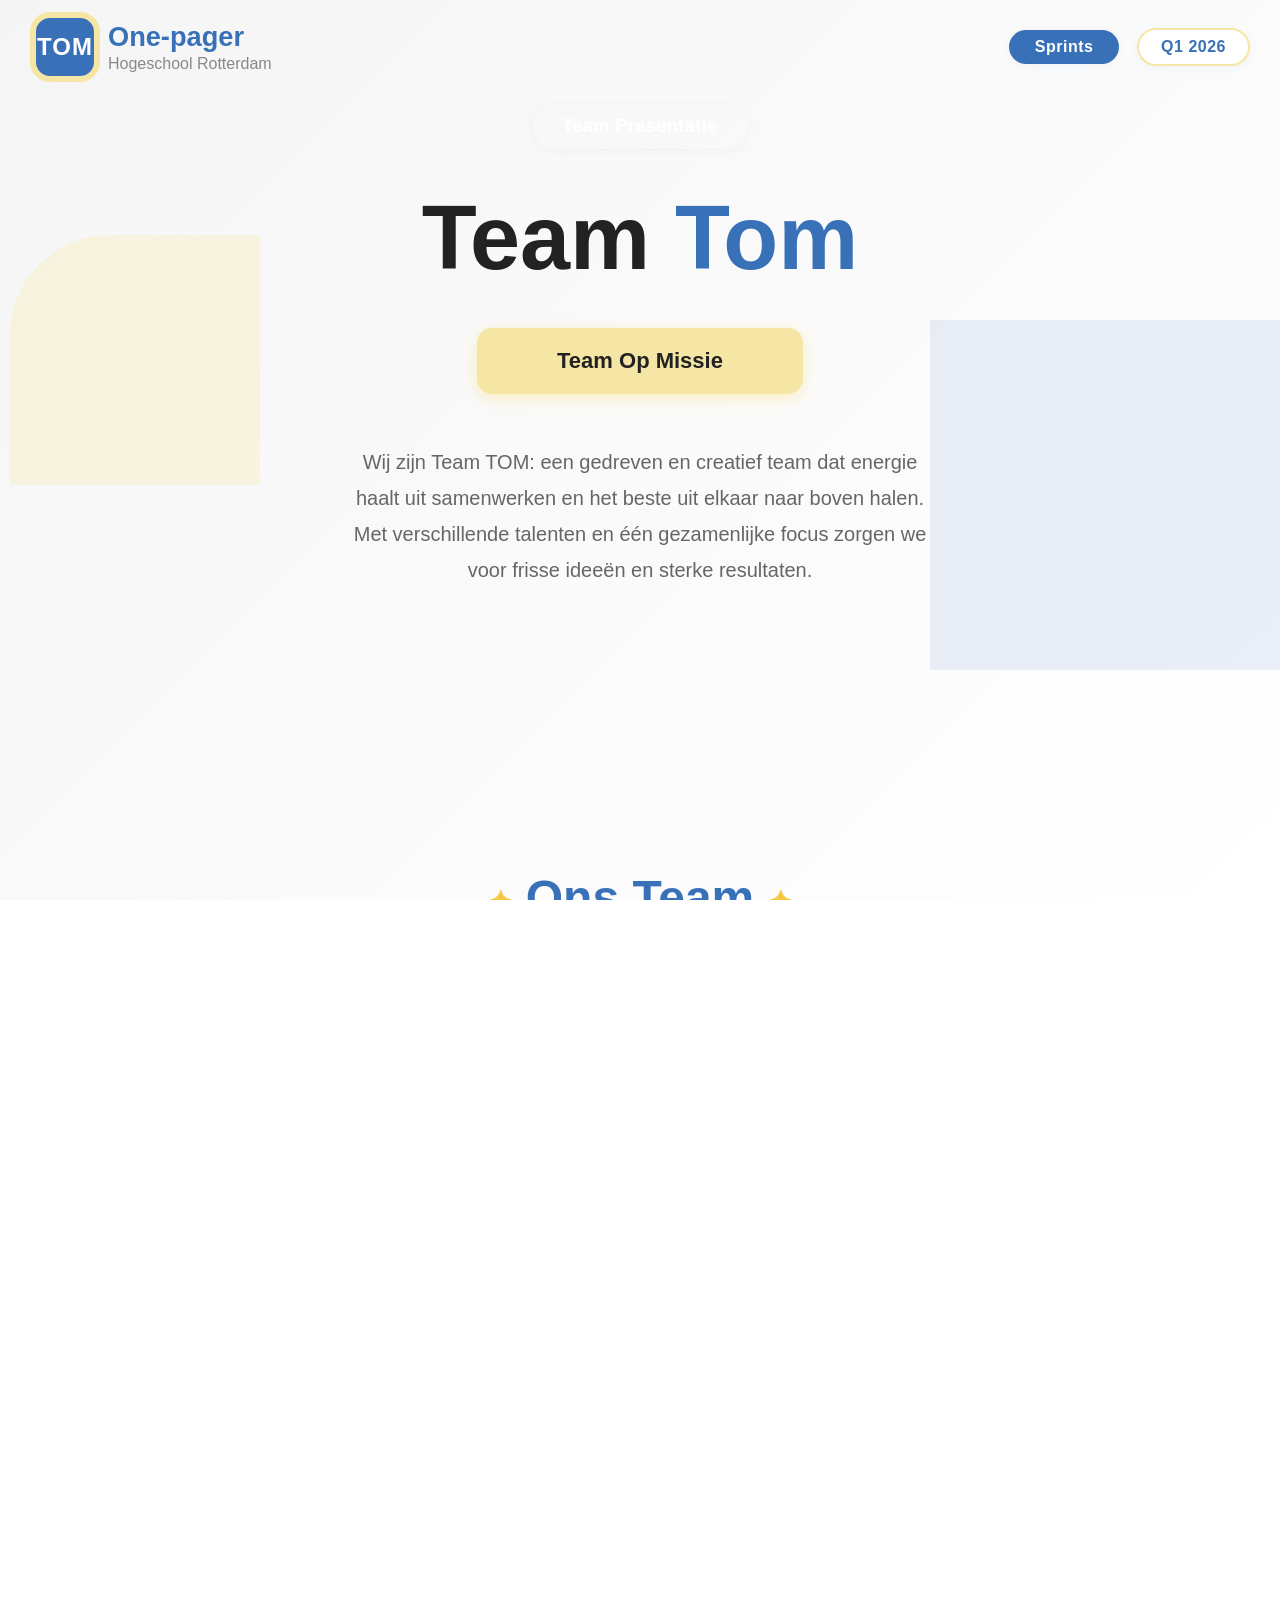
==== commit 8b73b5d4: "user persona toegevoegd in one-pager" ====
--- a/index.html
+++ b/index.html
@@ -267,6 +267,425 @@
             </div>
         </section>
 
+        <!-- User Persona Section (Slideshow) -->
+        <section class="user-persona-section">
+            <h2 class="section-title">
+                <span class="star">✦</span> User Persona <span class="star">✦</span>
+            </h2>
+
+            <div class="persona-slideshow-container">
+                <button class="persona-arrow persona-prev" onclick="changePersona(-1)">&#10094;</button>
+
+                <!-- Persona 1 -->
+                <div class="persona-slide fade-in">
+                    <div class="persona-container">
+                        <div class="persona-left">
+                            <div class="persona-avatar">
+                                <svg viewBox="0 0 24 24" fill="#3971B8">
+                                    <path d="M12 12C14.21 12 16 10.21 16 8S14.21 4 12 4 8 5.79 8 8s1.79 4 4 4zm0 2c-2.67 0-8 1.34-8 4v2h16v-2c0-2.66-5.33-4-8-4z"/>
+                                </svg>
+                            </div>
+                            <div class="persona-info-card">
+                                <div class="info-label">(Naam)</div>
+                                <div class="info-details">
+                                    <div class="detail-row">
+                                        <span class="detail-label">GESLACHT:</span>
+                                        <span class="detail-value">Man</span>
+                                    </div>
+                                    <div class="detail-row">
+                                        <span class="detail-label">LEEFTIJD:</span>
+                                        <span class="detail-value">56 jaar</span>
+                                    </div>
+                                    <div class="detail-row">
+                                        <span class="detail-label">OPLEIDING:</span>
+                                        <span class="detail-value">Middelbare onderwijs</span>
+                                    </div>
+                                    <div class="detail-row">
+                                        <span class="detail-label">BEROEP:</span>
+                                        <span class="detail-value">Werkzoekend</span>
+                                    </div>
+                                    <div class="detail-row">
+                                        <span class="detail-label">WOONPLAATS:</span>
+                                        <span class="detail-value">Rotterdam</span>
+                                    </div>
+                                    <div class="detail-row">
+                                        <span class="detail-label">INKOMEN:</span>
+                                        <span class="detail-value">€3,050 p/m</span>
+                                    </div>
+                                </div>
+                            </div>
+                        </div>
+
+                        <div class="persona-right">
+                            <div class="persona-card achtergrond-card">
+                                <div class="persona-card-header blue">
+                                    <span class="card-icon"></span>
+                                    <span class="card-title">Achtergrond</span>
+                                </div>
+                                <p>Gebooren in een ander land, daar niet de kans gekregen om te lezen of schrijven en te laten in ander land is naar Nederland gekomen voor kansen</p>
+                            </div>
+
+                            <div class="persona-row">
+                                <div class="persona-card behoeften-card">
+                                    <div class="persona-card-header blue">
+                                        <span class="card-icon"></span>
+                                        <span class="card-title">Behoeften en doelen</span>
+                                    </div>
+                                    <ul class="persona-list">
+                                        <li>Heeft een familie</li>
+                                        <li>Geen uitslaging</li>
+                                        <li>Voorspelbaarheid</li>
+                                        <li>genoeg geld voor familie verdienen</li>
+                                    </ul>
+                                </div>
+
+                                <div class="persona-card tech-card">
+                                    <div class="persona-card-header green">
+                                        <span class="card-icon"></span>
+                                        <span class="card-title">Technologiegebruik</span>
+                                    </div>
+                                    <ul class="persona-list">
+                                        <li>Oude smartphone</li>
+                                        <li>Familie laptop</li>
+                                        <li>-----</li>
+                                    </ul>
+                                </div>
+                            </div>
+
+                            <div class="persona-row">
+                                <div class="persona-card pijnpunten-card">
+                                    <div class="persona-card-header red">
+                                        <span class="card-icon"></span>
+                                        <span class="card-title">Pijnpunten</span>
+                                    </div>
+                                    <ul class="persona-list">
+                                        <li>Te veel tekst</li>
+                                        <li>onverwachtheid</li>
+                                        <li>Te lange tutorials/ling</li>
+                                        <li>Digitalisatie processen</li>
+                                    </ul>
+                                </div>
+
+                                <div class="persona-card plezier-card">
+                                    <div class="persona-card-header teal">
+                                        <span class="card-icon"></span>
+                                        <span class="card-title">Plezier punten</span>
+                                    </div>
+                                    <ul class="persona-list">
+                                        <li>Instructies met afbeeldingen & tekst</li>
+                                        <li>Snei en efficient</li>
+                                        <li>Geen account nodig</li>
+                                        <li>minimalistische design</li>
+                                    </ul>
+                                </div>
+                            </div>
+
+                            <div class="persona-card gedrag-card">
+                                <div class="persona-card-header dark-blue">
+                                    <span class="card-icon"></span>
+                                    <span class="card-title">Gedragspatronen</span>
+                                </div>
+                                <ul class="persona-list behaviors">
+                                    <li>Traditioneel en conservatief</li>
+                                    <li>Dwinkelst 20 min mogeljk van dagelijkse routine</li>
+                                    <li>Schaam zich voor de laaggeletterdheid</li>
+                                    <li>250H woonmasjijk werk via zijn gemeeenschap</li>
+                                    <li>Levert aangaost op laag geletterheid</li>
+                                </ul>
+                            </div>
+                        </div>
+                    </div>
+                </div>
+
+                <!-- Persona 2 -->
+                <div class="persona-slide fade-out">
+                    <div class="persona-container">
+                        <div class="persona-left">
+                            <div class="persona-avatar">
+                                <svg viewBox="0 0 24 24" fill="#3971B8">
+                                    <path d="M12 12C14.21 12 16 10.21 16 8S14.21 4 12 4 8 5.79 8 8s1.79 4 4 4zm0 2c-2.67 0-8 1.34-8 4v2h16v-2c0-2.66-5.33-4-8-4z"/>
+                                </svg>
+                            </div>
+                            <div class="persona-info-card">
+                                <div class="info-label">(Naam)</div>
+                                <div class="info-details">
+                                    <div class="detail-row">
+                                        <span class="detail-label">GESLACHT:</span>
+                                        <span class="detail-value">Vrouw</span>
+                                    </div>
+                                    <div class="detail-row">
+                                        <span class="detail-label">LEEFTIJD:</span>
+                                        <span class="detail-value">42 jaar</span>
+                                    </div>
+                                    <div class="detail-row">
+                                        <span class="detail-label">OPLEIDING:</span>
+                                        <span class="detail-value">Middelbare onderwijs</span>
+                                    </div>
+                                    <div class="detail-row">
+                                        <span class="detail-label">BEROEP:</span>
+                                        <span class="detail-value">Schoonmaakster</span>
+                                    </div>
+                                    <div class="detail-row">
+                                        <span class="detail-label">WOONPLAATS:</span>
+                                        <span class="detail-value">Rotterdam</span>
+                                    </div>
+                                    <div class="detail-row">
+                                        <span class="detail-label">INKOMEN:</span>
+                                        <span class="detail-value">€2,100 p/m</span>
+                                    </div>
+                                </div>
+                            </div>
+                        </div>
+
+                        <div class="persona-right">
+                            <div class="persona-card achtergrond-card">
+                                <div class="persona-card-header blue">
+                                    <span class="card-icon"></span>
+                                    <span class="card-title">Achtergrond</span>
+                                </div>
+                                <p>Is een moeder die niet tot goed uitkeert gekregen en heeft door laaggeletterdheid veel moeite met dingen die via het internet moeten worden gedaan</p>
+                            </div>
+
+                            <div class="persona-row">
+                                <div class="persona-card behoeften-card">
+                                    <div class="persona-card-header blue">
+                                        <span class="card-icon"></span>
+                                        <span class="card-title">Behoeften en doelen</span>
+                                    </div>
+                                    <ul class="persona-list">
+                                        <li>Heeft huishoud</li>
+                                        <li>Heel erg volbelast</li>
+                                        <li>Meer zekerheid</li>
+                                        <li>Waardig werk voor familie</li>
+                                    </ul>
+                                </div>
+
+                                <div class="persona-card tech-card">
+                                    <div class="persona-card-header green">
+                                        <span class="card-icon"></span>
+                                        <span class="card-title">Technologiegebruik</span>
+                                    </div>
+                                    <ul class="persona-list">
+                                        <li>Tablet</li>
+                                        <li>Whatsapp</li>
+                                        <li>Karig gebruik</li>
+                                    </ul>
+                                </div>
+                            </div>
+
+                            <div class="persona-row">
+                                <div class="persona-card pijnpunten-card">
+                                    <div class="persona-card-header red">
+                                        <span class="card-icon"></span>
+                                        <span class="card-title">Pijnpunten</span>
+                                    </div>
+                                    <ul class="persona-list">
+                                        <li>Te veel features</li>
+                                        <li>Te veel tekst</li>
+                                        <li>Onverwachtheid</li>
+                                        <li>Digitalisatie processen</li>
+                                    </ul>
+                                </div>
+
+                                <div class="persona-card plezier-card">
+                                    <div class="persona-card-header teal">
+                                        <span class="card-icon"></span>
+                                        <span class="card-title">Plezier punten</span>
+                                    </div>
+                                    <ul class="persona-list">
+                                        <li>Instructies met afbeeldingen & tekst</li>
+                                        <li>Snel en efficient</li>
+                                        <li>Geen account nodig</li>
+                                        <li>Duidelijke taal</li>
+                                    </ul>
+                                </div>
+                            </div>
+
+                            <div class="persona-card gedrag-card">
+                                <div class="persona-card-header dark-blue">
+                                    <span class="card-icon"></span>
+                                    <span class="card-title">Gedragspatronen</span>
+                                </div>
+                                <ul class="persona-list behaviors">
+                                    <li>Druk bezet door huishouden</li>
+                                    <li>Benoemt zij via begrijpelijk taal</li>
+                                    <li>Wacht bij voorkeur tot gerekte telefoontaal</li>
+                                    <li>Heel voorzichtig met ieder contact</li>
+                                </ul>
+                            </div>
+                        </div>
+                    </div>
+                </div>
+
+                <!-- Persona 3 -->
+                <div class="persona-slide fade-out">
+                    <div class="persona-container">
+                        <div class="persona-left">
+                            <div class="persona-avatar">
+                                <svg viewBox="0 0 24 24" fill="#3971B8">
+                                    <path d="M12 12C14.21 12 16 10.21 16 8S14.21 4 12 4 8 5.79 8 8s1.79 4 4 4zm0 2c-2.67 0-8 1.34-8 4v2h16v-2c0-2.66-5.33-4-8-4z"/>
+                                </svg>
+                            </div>
+                            <div class="persona-info-card">
+                                <div class="info-label">Jeroen de Vries</div>
+                                <div class="info-details">
+                                    <div class="detail-row">
+                                        <span class="detail-label">GESLACHT:</span>
+                                        <span class="detail-value">Man</span>
+                                    </div>
+                                    <div class="detail-row">
+                                        <span class="detail-label">LEEFTIJD:</span>
+                                        <span class="detail-value">38 jaar</span>
+                                    </div>
+                                    <div class="detail-row">
+                                        <span class="detail-label">OPLEIDING:</span>
+                                        <span class="detail-value">Basisschool</span>
+                                    </div>
+                                    <div class="detail-row">
+                                        <span class="detail-label">BEROEP:</span>
+                                        <span class="detail-value">Magazijnmedewerker</span>
+                                    </div>
+                                    <div class="detail-row">
+                                        <span class="detail-label">WOONPLAATS:</span>
+                                        <span class="detail-value">Rotterdam</span>
+                                    </div>
+                                    <div class="detail-row">
+                                        <span class="detail-label">INKOMEN:</span>
+                                        <span class="detail-value">€2,800 p/m</span>
+                                    </div>
+                                </div>
+                            </div>
+                        </div>
+
+                        <div class="persona-right">
+                            <div class="persona-card achtergrond-card">
+                                <div class="persona-card-header blue">
+                                    <span class="card-icon"></span>
+                                    <span class="card-title">Achtergrond</span>
+                                </div>
+                                <p>Is in Nederland geboren en laaggeletterd omdat hij ADHD heeft en in zijn jeugd veel gemist heeft doordat dingen uitgesteld in jaren tot nu toe</p>
+                            </div>
+
+                            <div class="persona-row">
+                                <div class="persona-card behoeften-card">
+                                    <div class="persona-card-header blue">
+                                        <span class="card-icon"></span>
+                                        <span class="card-title">Behoeften en doelen</span>
+                                    </div>
+                                    <ul class="persona-list">
+                                        <li>Erkenning en waardering</li>
+                                        <li>Duidelijke structuur</li>
+                                        <li>Gelijk speelveld van mogelijkheden</li>
+                                        <li>Geen schaamte voelen</li>
+                                    </ul>
+                                </div>
+
+                                <div class="persona-card tech-card">
+                                    <div class="persona-card-header green">
+                                        <span class="card-icon"></span>
+                                        <span class="card-title">Technologiegebruik</span>
+                                    </div>
+                                    <ul class="persona-list">
+                                        <li>Veel social media</li>
+                                        <li>Smartphone steeds bij zich</li>
+                                        <li>Snelle reacties nodig</li>
+                                    </ul>
+                                </div>
+                            </div>
+
+                            <div class="persona-row">
+                                <div class="persona-card pijnpunten-card">
+                                    <div class="persona-card-header red">
+                                        <span class="card-icon"></span>
+                                        <span class="card-title">Pijnpunten</span>
+                                    </div>
+                                    <ul class="persona-list">
+                                        <li>Geduld is een probleem</li>
+                                        <li>Geen geduld voor lange teksten</li>
+                                        <li>Zich voelt vaak niet begrepen</li>
+                                        <li>Druk voelt erger aan door stijf werk</li>
+                                    </ul>
+                                </div>
+
+                                <div class="persona-card plezier-card">
+                                    <div class="persona-card-header teal">
+                                        <span class="card-icon"></span>
+                                        <span class="card-title">Plezier punten</span>
+                                    </div>
+                                    <ul class="persona-list">
+                                        <li>Instructies met afbeeldingen & korte tekst</li>
+                                        <li>Visueel interessant</li>
+                                        <li>Speels design format</li>
+                                        <li>Snel navigeerbaar</li>
+                                    </ul>
+                                </div>
+                            </div>
+
+                            <div class="persona-card gedrag-card">
+                                <div class="persona-card-header dark-blue">
+                                    <span class="card-icon"></span>
+                                    <span class="card-title">Gedragspatronen</span>
+                                </div>
+                                <ul class="persona-list behaviors">
+                                    <li>Handig gevoel en laag ult-gedrag</li>
+                                    <li>Veel gamen en schuiven tussen dappaties</li>
+                                    <li>Voelt zich meer bedreigd door onverwachte routes</li>
+                                    <li>Zoekt begeleiding en kan er hutzaam mee omgaan</li>
+                                </ul>
+                            </div>
+                        </div>
+                    </div>
+                </div>
+
+                <button class="persona-arrow persona-next" onclick="changePersona(1)">&#10095;</button>
+            </div>
+
+            <div class="persona-dots">
+                <span class="dot" onclick="currentPersona(1)"></span>
+                <span class="dot" onclick="currentPersona(2)"></span>
+                <span class="dot" onclick="currentPersona(3)"></span>
+            </div>
+        </section>
+
+        <script>
+            let personaIndex = 1;
+
+            function changePersona(n) {
+                showPersona(personaIndex += n);
+            }
+
+            function currentPersona(n) {
+                showPersona(personaIndex = n);
+            }
+
+            function showPersona(n) {
+                const slides = document.getElementsByClassName('persona-slide');
+                const dots = document.getElementsByClassName('dot');
+
+                if (n > slides.length) {
+                    personaIndex = 1;
+                }
+                if (n < 1) {
+                    personaIndex = slides.length;
+                }
+
+                for (let i = 0; i < slides.length; i++) {
+                    slides[i].classList.add('fade-out');
+                    slides[i].classList.remove('fade-in');
+                }
+                for (let i = 0; i < dots.length; i++) {
+                    dots[i].classList.remove('active');
+                }
+
+                slides[personaIndex - 1].classList.remove('fade-out');
+                slides[personaIndex - 1].classList.add('fade-in');
+                dots[personaIndex - 1].classList.add('active');
+            }
+
+            // Initialize first persona
+            showPersona(personaIndex);
+        </script>
+
         <!-- Randvoorwaarden Section -->
         <section class="randvoorwaarden-section">
             <h2 class="section-title">Randvoorwaarden</h2>
--- a/style.css
+++ b/style.css
@@ -1,3 +1,162 @@
+/* Footer info cards */
+.footer-info {
+    width: 100%;
+    display: flex;
+    justify-content: center;
+    align-items: flex-end;
+    margin: 60px 0 0 0;
+    background: #f7f7f9;
+    padding: 40px 0 30px 0;
+    box-sizing: border-box;
+}
+.footer-info-cards {
+    display: flex;
+    gap: 32px;
+    justify-content: center;
+    align-items: stretch;
+    width: 100%;
+    max-width: 1100px;
+}
+.footer-info-card {
+    background: #fff;
+    border: 2px solid #3971B8;
+    border-radius: 18px;
+    box-shadow: 0 2px 12px rgba(57,113,184,0.08);
+    padding: 22px 38px 18px 38px;
+    min-width: 240px;
+    flex: 1 1 0;
+    display: flex;
+    flex-direction: column;
+    align-items: flex-start;
+    justify-content: center;
+    font-size: 1.1rem;
+    position: relative;
+    transition: box-shadow 0.2s;
+    max-width: 340px;
+}
+@media (max-width: 900px) {
+    .footer-info-cards {
+        flex-direction: column;
+        gap: 18px;
+        align-items: center;
+    }
+    .footer-info-card {
+        min-width: 180px;
+        width: 100%;
+        max-width: 500px;
+        align-items: center;
+        text-align: center;
+    }
+}
+
+.footer-info-label {
+    font-size: 0.92rem;
+    color: #3971B8;
+    font-weight: 700;
+    letter-spacing: 1px;
+    text-transform: uppercase;
+    margin-bottom: 6px;
+    display: block;
+}
+.footer-info-value {
+    color: #222;
+    font-size: 1.08rem;
+    font-weight: 500;
+    margin-bottom: 0;
+}
+@media (max-width: 900px) {
+    .footer-info-cards {
+        flex-direction: column;
+        gap: 18px;
+        align-items: center;
+    }
+    .footer-info-card {
+        min-width: 180px;
+        width: 100%;
+        align-items: center;
+        text-align: center;
+    }
+}
+/* Pactanalyse image full width */
+.pactanalyse-image-fullwidth {
+    width: 100%;
+    display: flex;
+    justify-content: center;
+    align-items: center;
+    background: #f5f5f5;
+    padding: 0;
+    margin: 40px 0 60px 0;
+    box-sizing: border-box;
+}
+.pactanalyse-img-fullwidth {
+    width: 100%;
+    max-width: 900px;
+    height: auto;
+    display: block;
+    border-radius: 16px;
+    box-shadow: 0 4px 24px rgba(0,0,0,0.12);
+    transition: box-shadow 0.2s;
+}
+.pactanalyse-img-fullwidth:hover {
+    box-shadow: 0 8px 32px rgba(0,0,0,0.18);
+}
+/* Pactanalyse image groot en centraal */
+.pactanalyse-image-wrapper.pactanalyse-image-large {
+    display: flex;
+    justify-content: center;
+    align-items: center;
+    margin: 40px 0 60px 0;
+}
+.pactanalyse-img-large {
+    max-width: 900px;
+    width: 100%;
+    height: auto;
+    box-shadow: 0 4px 24px rgba(0,0,0,0.12);
+    border-radius: 16px;
+    transition: box-shadow 0.2s;
+}
+.pactanalyse-img-large:hover {
+    box-shadow: 0 8px 32px rgba(0,0,0,0.18);
+}
+/* Pactanalyse Section Styling */
+.pactanalyse-section {
+    width: 100%;
+    margin: 80px auto 0 auto;
+    display: flex;
+    flex-direction: column;
+    align-items: center;
+}
+.pactanalyse-flex {
+    display: flex;
+    gap: 2rem;
+    align-items: center;
+    flex-wrap: wrap;
+    width: 100%;
+    justify-content: center;
+}
+
+.pactanalyse-image-wrapper {
+    flex: 1 1 350px;
+    min-width: 250px;
+    max-width: 480px;
+    text-align: right;
+}
+.pactanalyse-image-wrapper img {
+    max-width: 100%;
+    height: auto;
+    box-shadow: 0 2px 12px rgba(0,0,0,0.08);
+    border-radius: 8px;
+}
+@media (max-width: 900px) {
+    .pactanalyse-flex {
+        flex-direction: column;
+        align-items: stretch;
+    }
+    .pactanalyse-image-wrapper, .pactanalyse-text {
+        max-width: 100%;
+        text-align: center;
+    }
+}
 * {
     margin: 0;
     padding: 0;
@@ -10,7 +169,6 @@
     min-height: 100vh;
     display: flex;
     flex-direction: column;
-    padding: 40px;
     align-items: center;
 }
 
@@ -869,13 +1027,12 @@
 }
 
 /* Sprint 1 hero layout */
-body.sprint1-page {
+body.sprint-hero-page {
     background: #ffffff;
-    padding: 40px 30px 0;
-}
-
-
-.sprint1-hero {
+}
+
+
+.sprint-hero {
     max-width: 980px;
     width: 100%;
     text-align: center;
@@ -889,7 +1046,7 @@
     margin-bottom: 30vh;
 }
 
-.sprint1-title {
+.sprint-title {
     margin: 0;
     color: #3971b8;
     font-size: clamp(3rem, 12vw, 6.2rem);
@@ -898,7 +1055,7 @@
     line-height: 1;
 }
 
-.sprint1-title-chip {
+.sprint-title-chip {
     display: inline-flex;
     align-items: center;
     justify-content: center;
@@ -910,14 +1067,14 @@
     box-shadow: 0 10px 28px rgba(0, 0, 0, 0.16);
 }
 
-.sprint1-divider {
+.sprint-divider {
     margin: 26px auto 18px;
     display: inline-flex;
     align-items: center;
     gap: 10px;
 }
 
-.sprint1-divider span {
+.sprint-divider span {
     display: block;
     width: 62px;
     height: 4px;
@@ -925,7 +1082,7 @@
     background: #3971b8;
 }
 
-.sprint1-divider i {
+.sprint-divider i {
     display: block;
     width: 8px;
     height: 8px;
@@ -933,14 +1090,14 @@
     background: #f6e6a5;
 }
 
-.sprint1-subtitle {
+.sprint-subtitle {
     margin: 0;
     font-size: clamp(1.8rem, 3vw, 2.6rem);
     color: #2c2e33;
     font-weight: 700;
 }
 
-.sprint1-description {
+.sprint-description {
     margin: 14px auto 0;
     max-width: 760px;
     color: #666;
@@ -948,7 +1105,7 @@
     line-height: 1.6;
 }
 
-.sprint1-cards {
+.sprint-cards {
     margin: 48px auto 0;
     max-width: 900px;
     display: flex;
@@ -957,26 +1114,26 @@
     gap: 20px;
 }
 
-.sprint1-card {
+.sprint-card {
     width: 250px;
     border-radius: 22px;
     padding: 20px 20px 16px;
     box-shadow: 0 6px 16px rgba(35, 64, 101, 0.08);
 }
 
-.sprint1-card-period {
+.sprint-card-period {
     background: #ffffff;
     border: 3px solid #3971b8;
     color: #1f2430;
 }
 
-.sprint1-card-focus {
+.sprint-card-focus {
     background: #3971b8;
     border: 3px solid #f6e6a5;
     color: #ffffff;
 }
 
-.sprint1-card-label {
+.sprint-card-label {
     display: inline-flex;
     align-items: center;
     gap: 6px;
@@ -987,20 +1144,20 @@
     margin: 0 0 10px;
 }
 
-.sprint1-card-label-icon {
+.sprint-card-label-icon {
     width: 14px;
     height: 14px;
     object-fit: contain;
 }
 
-.sprint1-card-value {
+.sprint-card-value {
     margin: 0;
     font-size: 1.1rem;
     font-weight: 700;
     line-height: 1.1;
 }
 
-.sprint1-card-note {
+.sprint-card-note {
     margin: 10px 0 0;
     font-size: 0.92rem;
     opacity: 0.85;
@@ -1101,7 +1258,416 @@
     width: 100%;
     height: 100%;
     object-fit: cover;
+}
+
+/* User Persona Section */
+.user-persona-section {
+    max-width: 1200px;
+    width: 100%;
+    margin: 100px auto 80px;
+    position: relative;
+}
+
+/* Slideshow Container */
+.persona-slideshow-container {
+    position: relative;
+    width: 100%;
+    display: flex;
+    align-items: center;
+    gap: 20px;
+    margin-top: 40px;
+    padding: 0 80px;
+}
+
+.persona-slide {
+    display: none;
+    width: 100%;
+}
+
+.persona-slide.fade-in {
     display: block;
+    animation: fadeIn 0.5s ease-in-out;
+}
+
+.persona-slide.fade-out {
+    display: none;
+}
+
+@keyframes fadeIn {
+    from {
+        opacity: 0;
+    }
+    to {
+        opacity: 1;
+    }
+}
+
+/* Navigation Arrows */
+.persona-arrow {
+    position: absolute;
+    top: 50%;
+    transform: translateY(-50%);
+    font-size: 2rem;
+    padding: 12px 20px;
+    background: #3971B8;
+    color: white;
+    border: none;
+    border-radius: 8px;
+    cursor: pointer;
+    z-index: 100;
+    transition: all 0.3s ease;
+}
+
+.persona-arrow:hover {
+    background: #2d5a8f;
+    transform: translateY(-50%) scale(1.1);
+}
+
+.persona-prev {
+    left: -70px;
+}
+
+.persona-next {
+    right: -70px;
+}
+
+/* Dots/Indicators */
+.persona-dots {
+    text-align: center;
+    margin-top: 30px;
+    display: flex;
+    justify-content: center;
+    gap: 12px;
+}
+
+.dot {
+    cursor: pointer;
+    width: 12px;
+    height: 12px;
+    border-radius: 50%;
+    background: #d9d9d9;
+    transition: all 0.3s ease;
+}
+
+.dot.active {
+    background: #3971B8;
+    transform: scale(1.2);
+}
+
+.dot:hover {
+    background: #a0a0a0;
+}
+
+/* Persona Container */
+.persona-container {
+    display: flex;
+    gap: 48px;
+    margin-top: 0;
+    background: #fff;
+    border-radius: 24px;
+    padding: 36px;
+    box-shadow: 0 4px 20px rgba(57, 113, 184, 0.08);
+    width: 100%;
+}
+
+.persona-left {
+    flex: 0 0 280px;
+    display: flex;
+    flex-direction: column;
+    align-items: center;
+    gap: 24px;
+}
+
+.persona-avatar {
+    width: 120px;
+    height: 120px;
+    border-radius: 50%;
+    background: linear-gradient(135deg, #f0f4fa 0%, #e8eef9 100%);
+    display: flex;
+    align-items: center;
+    justify-content: center;
+    border: 3px solid #3971B8;
+}
+
+.persona-avatar svg {
+    width: 70px;
+    height: 70px;
+}
+
+.persona-info-card {
+    background: #fff;
+    border: 2px solid #3971B8;
+    border-radius: 16px;
+    padding: 20px 24px;
+    width: 100%;
+    text-align: left;
+}
+
+.info-label {
+    font-size: 1.1rem;
+    font-weight: 700;
+    color: #3971B8;
+    margin-bottom: 16px;
+}
+
+.info-details {
+    display: flex;
+    flex-direction: column;
+    gap: 10px;
+}
+
+.detail-row {
+    display: flex;
+    flex-direction: column;
+    gap: 4px;
+}
+
+.detail-label {
+    font-size: 0.75rem;
+    font-weight: 700;
+    color: #3971B8;
+    text-transform: uppercase;
+    letter-spacing: 0.5px;
+}
+
+.detail-value {
+    font-size: 0.95rem;
+    color: #333;
+    font-weight: 500;
+}
+
+.persona-right {
+    flex: 1;
+    display: flex;
+    flex-direction: column;
+    gap: 24px;
+}
+
+.persona-card {
+    background: #fff;
+    border-radius: 16px;
+    padding: 20px 24px;
+    border: 2px solid #ddd;
+    transition: all 0.2s ease;
+}
+
+.persona-card-header {
+    display: flex;
+    align-items: center;
+    gap: 10px;
+    margin-bottom: 14px;
+    font-weight: 700;
+    font-size: 1.05rem;
+    color: #fff;
+    padding: 12px 16px;
+    margin: -20px -24px 14px -24px;
+    border-radius: 14px 14px 0 0;
+}
+
+.persona-card-header.blue {
+    background: #3971B8;
+}
+
+.persona-card-header.green {
+    background: #3971B8;
+}
+
+.persona-card-header.red {
+    background: #3971B8;
+}
+
+.persona-card-header.teal {
+    background: #3971B8;
+}
+
+.persona-card-header.dark-blue {
+    background: #3971B8;
+}
+
+.card-icon {
+    font-size: 1.2rem;
+}
+
+.card-title {
+    font-size: 1.05rem;
+}
+
+.achtergrond-card {
+    border-color: #3971B8;
+}
+
+.behoeften-card {
+    border-color: #3971B8;
+}
+
+.tech-card {
+    border-color: #3971B8;
+}
+
+.pijnpunten-card {
+    border-color: #3971B8;
+}
+
+.plezier-card {
+    border-color: #3971B8;
+}
+
+.gedrag-card {
+    border-color: #3971B8;
+    background: #3971B8;
+}
+
+.persona-card p {
+    color: #555;
+    line-height: 1.6;
+    font-size: 0.95rem;
+}
+
+.persona-list {
+    list-style: none;
+    padding: 0;
+    margin: 0;
+    display: flex;
+    flex-direction: column;
+    gap: 10px;
+}
+
+.persona-list li {
+    color: #333;
+    font-size: 0.95rem;
+    padding-left: 20px;
+    position: relative;
+}
+
+.persona-list li::before {
+    content: '•';
+    position: absolute;
+    left: 0;
+    font-weight: bold;
+    color: currentColor;
+}
+
+.persona-list.behaviors li {
+    color: #fff;
+}
+
+.persona-list.behaviors li::before {
+    color: rgba(255, 255, 255, 0.8);
+}
+
+.persona-row {
+    display: grid;
+    grid-template-columns: 1fr 1fr;
+    gap: 20px;
+}
+
+.gedrag-card {
+    grid-column: 1 / -1;
+    padding: 20px 24px;
+}
+
+.gedrag-card .persona-card-header {
+    margin-bottom: 16px;
+    padding: 12px 16px;
+}
+
+@media (max-width: 1024px) {
+    .persona-arrow {
+        padding: 10px 14px;
+        font-size: 1.5rem;
+    }
+
+    .persona-prev {
+        left: -55px;
+    }
+
+    .persona-next {
+        right: -55px;
+    }
+
+    .persona-slideshow-container {
+        gap: 15px;
+        padding: 0 65px;
+    }
+
+    .persona-container {
+        flex-direction: column;
+        gap: 32px;
+    }
+
+    .persona-left {
+        flex: 1;
+        flex-direction: row;
+        justify-content: flex-start;
+        gap: 32px;
+    }
+
+    .persona-info-card {
+        flex: 1;
+        min-width: 200px;
+    }
+
+    .persona-right {
+        width: 100%;
+    }
+}
+
+@media (max-width: 768px) {
+    .persona-arrow {
+        padding: 8px 12px;
+        font-size: 1.2rem;
+    }
+
+    .persona-prev {
+        left: 0;
+    }
+
+    .persona-next {
+        right: 0;
+    }
+
+    .persona-slideshow-container {
+        padding: 0 50px;
+        gap: 12px;
+    }
+
+    .persona-arrow:hover {
+        transform: translateY(-50%);
+    }
+
+    .persona-container {
+        padding: 24px;
+    }
+
+    .persona-row {
+        grid-template-columns: 1fr;
+    }
+
+    .persona-left {
+        flex-direction: column;
+        gap: 24px;
+    }
+
+    .persona-avatar {
+        width: 100px;
+        height: 100px;
+    }
+
+    .persona-avatar svg {
+        width: 60px;
+        height: 60px;
+    }
+
+    .dot {
+        width: 10px;
+        height: 10px;
+    }
+}
+
+.item-card .icon-wrap img {
+    width: 100%;
+    height: 100%;
+    object-fit: cover;
 }
 
 .item-text {
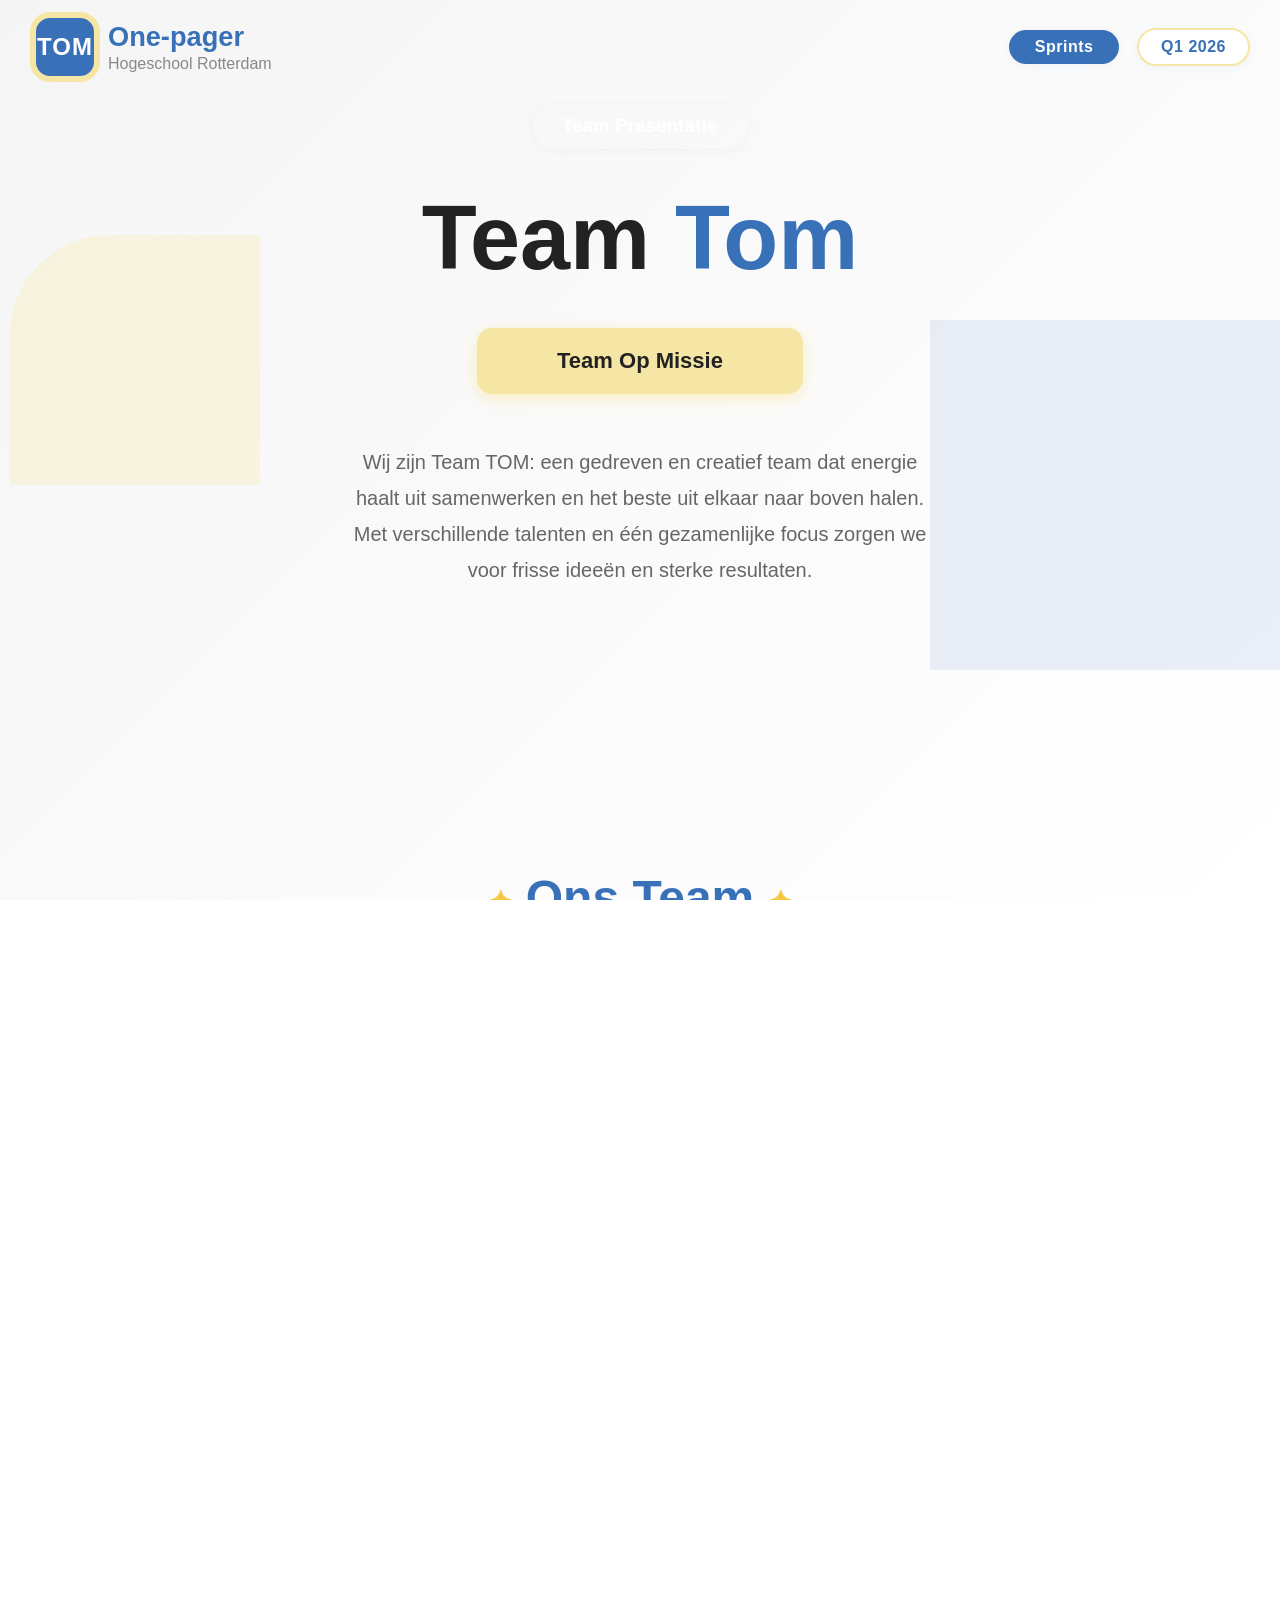
==== commit fa03a31e: "footer" ====
--- a/index.html
+++ b/index.html
@@ -781,5 +781,23 @@
                 </div>
             </div>
         </section>
-    </body>
+
+    <!-- Footer -->
+    <footer class="footer-info">
+        <div class="footer-info-cards">
+            <div class="footer-info-card">
+                <span class="footer-info-label">TEAMNAAM</span>
+                <span class="footer-info-value">Team TOM</span>
+            </div>
+            <div class="footer-info-card">
+                <span class="footer-info-label">OPDRACHT</span>
+                <span class="footer-info-value">Digitale Sociale Innovatie</span>
+            </div>
+            <div class="footer-info-card">
+                <span class="footer-info-label">CONTACT</span>
+                <span class="footer-info-value">Fanuel Hadgu - 1087006@hr.nl</span>
+            </div>
+        </div>
+    </footer>
+</body>
 </html>
--- a/style.css
+++ b/style.css
@@ -11,7 +11,7 @@
 }
 .footer-info-cards {
     display: flex;
-    gap: 32px;
+    gap: 10vw;
     justify-content: center;
     align-items: stretch;
     width: 100%;
@@ -22,17 +22,17 @@
     border: 2px solid #3971B8;
     border-radius: 18px;
     box-shadow: 0 2px 12px rgba(57,113,184,0.08);
-    padding: 22px 38px 18px 38px;
-    min-width: 240px;
+    padding: 14px 22px 12px 22px;
+    min-width: 170px;
     flex: 1 1 0;
     display: flex;
     flex-direction: column;
     align-items: flex-start;
     justify-content: center;
-    font-size: 1.1rem;
+    font-size: 1.05rem;
     position: relative;
     transition: box-shadow 0.2s;
-    max-width: 340px;
+    max-width: 220px;
 }
 @media (max-width: 900px) {
     .footer-info-cards {
@@ -60,7 +60,6 @@
 }
 .footer-info-value {
     color: #222;
-    font-size: 1.08rem;
     font-weight: 500;
     margin-bottom: 0;
 }
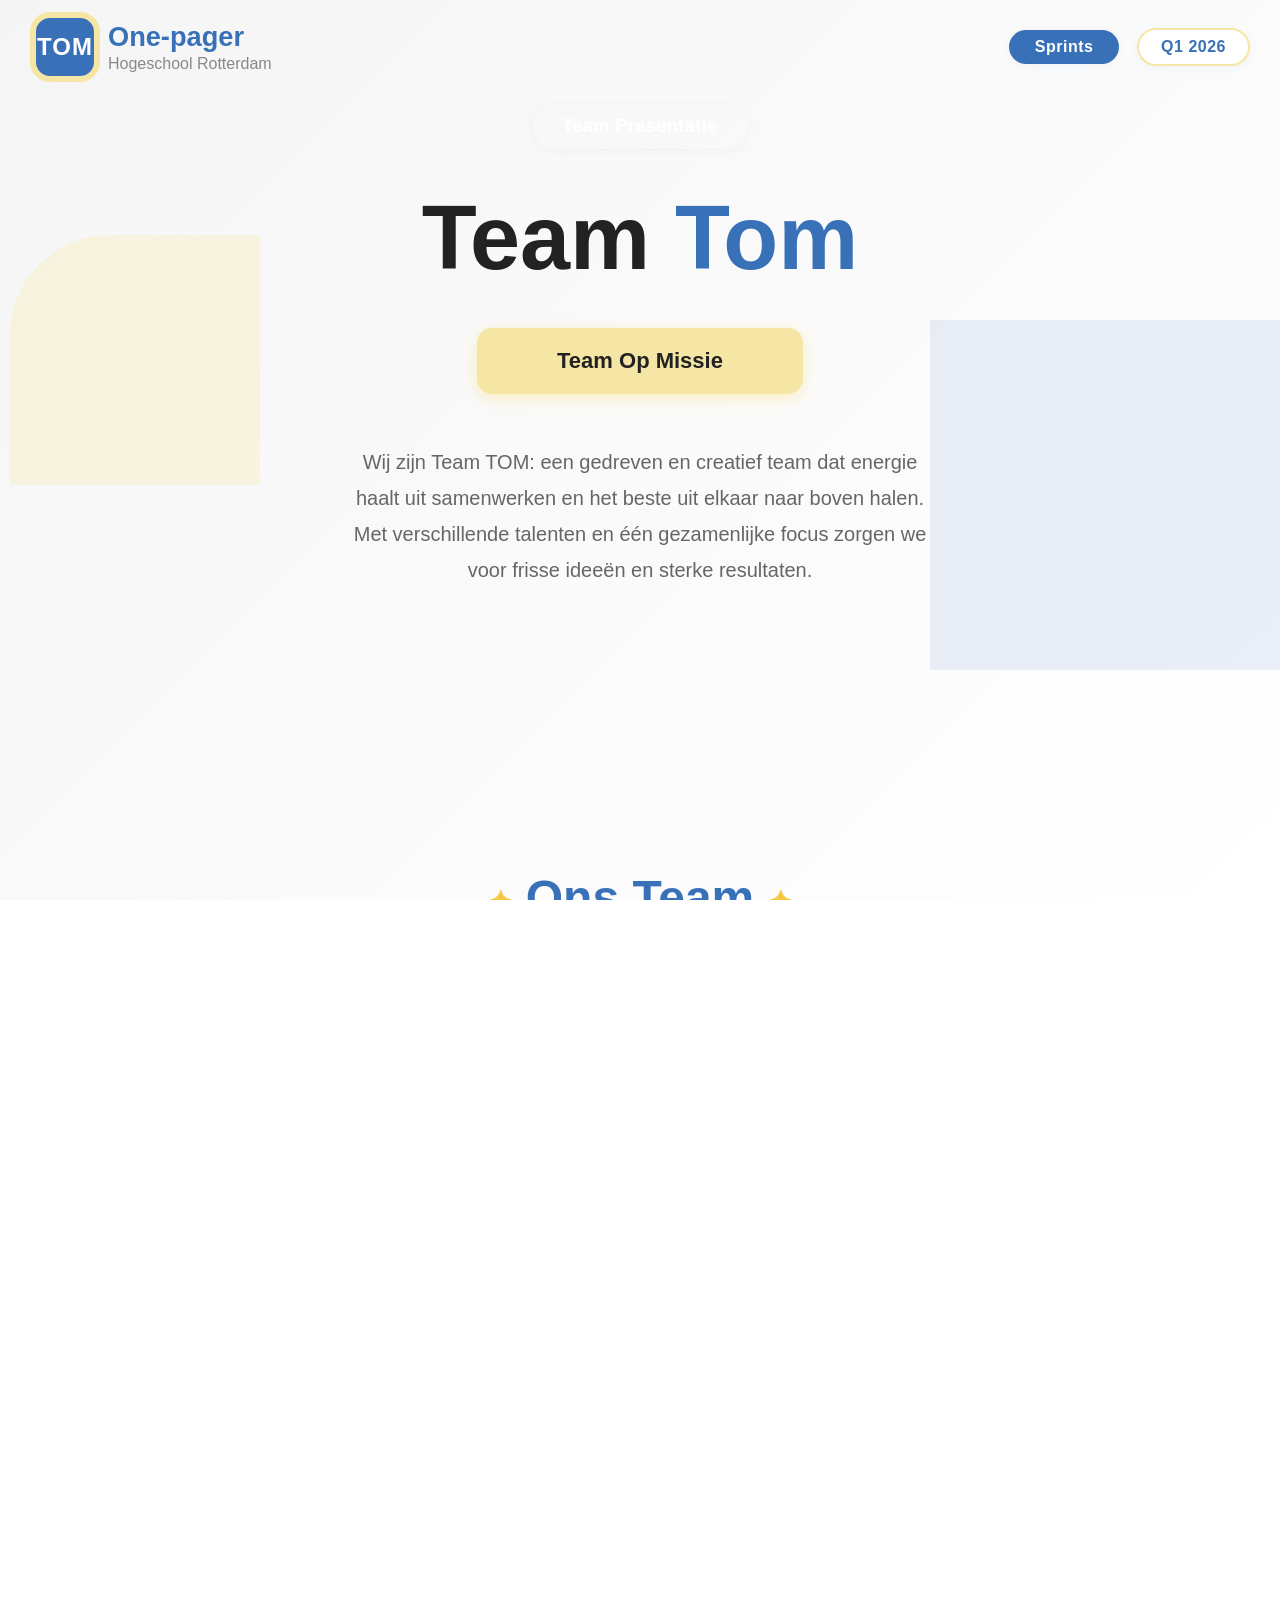
==== commit 273837f7: "sprint 2 up to date" ====
--- a/index.html
+++ b/index.html
@@ -267,425 +267,6 @@
             </div>
         </section>
 
-        <!-- User Persona Section (Slideshow) -->
-        <section class="user-persona-section">
-            <h2 class="section-title">
-                <span class="star">✦</span> User Persona <span class="star">✦</span>
-            </h2>
-
-            <div class="persona-slideshow-container">
-                <button class="persona-arrow persona-prev" onclick="changePersona(-1)">&#10094;</button>
-
-                <!-- Persona 1 -->
-                <div class="persona-slide fade-in">
-                    <div class="persona-container">
-                        <div class="persona-left">
-                            <div class="persona-avatar">
-                                <svg viewBox="0 0 24 24" fill="#3971B8">
-                                    <path d="M12 12C14.21 12 16 10.21 16 8S14.21 4 12 4 8 5.79 8 8s1.79 4 4 4zm0 2c-2.67 0-8 1.34-8 4v2h16v-2c0-2.66-5.33-4-8-4z"/>
-                                </svg>
-                            </div>
-                            <div class="persona-info-card">
-                                <div class="info-label">(Naam)</div>
-                                <div class="info-details">
-                                    <div class="detail-row">
-                                        <span class="detail-label">GESLACHT:</span>
-                                        <span class="detail-value">Man</span>
-                                    </div>
-                                    <div class="detail-row">
-                                        <span class="detail-label">LEEFTIJD:</span>
-                                        <span class="detail-value">56 jaar</span>
-                                    </div>
-                                    <div class="detail-row">
-                                        <span class="detail-label">OPLEIDING:</span>
-                                        <span class="detail-value">Middelbare onderwijs</span>
-                                    </div>
-                                    <div class="detail-row">
-                                        <span class="detail-label">BEROEP:</span>
-                                        <span class="detail-value">Werkzoekend</span>
-                                    </div>
-                                    <div class="detail-row">
-                                        <span class="detail-label">WOONPLAATS:</span>
-                                        <span class="detail-value">Rotterdam</span>
-                                    </div>
-                                    <div class="detail-row">
-                                        <span class="detail-label">INKOMEN:</span>
-                                        <span class="detail-value">€3,050 p/m</span>
-                                    </div>
-                                </div>
-                            </div>
-                        </div>
-
-                        <div class="persona-right">
-                            <div class="persona-card achtergrond-card">
-                                <div class="persona-card-header blue">
-                                    <span class="card-icon"></span>
-                                    <span class="card-title">Achtergrond</span>
-                                </div>
-                                <p>Gebooren in een ander land, daar niet de kans gekregen om te lezen of schrijven en te laten in ander land is naar Nederland gekomen voor kansen</p>
-                            </div>
-
-                            <div class="persona-row">
-                                <div class="persona-card behoeften-card">
-                                    <div class="persona-card-header blue">
-                                        <span class="card-icon"></span>
-                                        <span class="card-title">Behoeften en doelen</span>
-                                    </div>
-                                    <ul class="persona-list">
-                                        <li>Heeft een familie</li>
-                                        <li>Geen uitslaging</li>
-                                        <li>Voorspelbaarheid</li>
-                                        <li>genoeg geld voor familie verdienen</li>
-                                    </ul>
-                                </div>
-
-                                <div class="persona-card tech-card">
-                                    <div class="persona-card-header green">
-                                        <span class="card-icon"></span>
-                                        <span class="card-title">Technologiegebruik</span>
-                                    </div>
-                                    <ul class="persona-list">
-                                        <li>Oude smartphone</li>
-                                        <li>Familie laptop</li>
-                                        <li>-----</li>
-                                    </ul>
-                                </div>
-                            </div>
-
-                            <div class="persona-row">
-                                <div class="persona-card pijnpunten-card">
-                                    <div class="persona-card-header red">
-                                        <span class="card-icon"></span>
-                                        <span class="card-title">Pijnpunten</span>
-                                    </div>
-                                    <ul class="persona-list">
-                                        <li>Te veel tekst</li>
-                                        <li>onverwachtheid</li>
-                                        <li>Te lange tutorials/ling</li>
-                                        <li>Digitalisatie processen</li>
-                                    </ul>
-                                </div>
-
-                                <div class="persona-card plezier-card">
-                                    <div class="persona-card-header teal">
-                                        <span class="card-icon"></span>
-                                        <span class="card-title">Plezier punten</span>
-                                    </div>
-                                    <ul class="persona-list">
-                                        <li>Instructies met afbeeldingen & tekst</li>
-                                        <li>Snei en efficient</li>
-                                        <li>Geen account nodig</li>
-                                        <li>minimalistische design</li>
-                                    </ul>
-                                </div>
-                            </div>
-
-                            <div class="persona-card gedrag-card">
-                                <div class="persona-card-header dark-blue">
-                                    <span class="card-icon"></span>
-                                    <span class="card-title">Gedragspatronen</span>
-                                </div>
-                                <ul class="persona-list behaviors">
-                                    <li>Traditioneel en conservatief</li>
-                                    <li>Dwinkelst 20 min mogeljk van dagelijkse routine</li>
-                                    <li>Schaam zich voor de laaggeletterdheid</li>
-                                    <li>250H woonmasjijk werk via zijn gemeeenschap</li>
-                                    <li>Levert aangaost op laag geletterheid</li>
-                                </ul>
-                            </div>
-                        </div>
-                    </div>
-                </div>
-
-                <!-- Persona 2 -->
-                <div class="persona-slide fade-out">
-                    <div class="persona-container">
-                        <div class="persona-left">
-                            <div class="persona-avatar">
-                                <svg viewBox="0 0 24 24" fill="#3971B8">
-                                    <path d="M12 12C14.21 12 16 10.21 16 8S14.21 4 12 4 8 5.79 8 8s1.79 4 4 4zm0 2c-2.67 0-8 1.34-8 4v2h16v-2c0-2.66-5.33-4-8-4z"/>
-                                </svg>
-                            </div>
-                            <div class="persona-info-card">
-                                <div class="info-label">(Naam)</div>
-                                <div class="info-details">
-                                    <div class="detail-row">
-                                        <span class="detail-label">GESLACHT:</span>
-                                        <span class="detail-value">Vrouw</span>
-                                    </div>
-                                    <div class="detail-row">
-                                        <span class="detail-label">LEEFTIJD:</span>
-                                        <span class="detail-value">42 jaar</span>
-                                    </div>
-                                    <div class="detail-row">
-                                        <span class="detail-label">OPLEIDING:</span>
-                                        <span class="detail-value">Middelbare onderwijs</span>
-                                    </div>
-                                    <div class="detail-row">
-                                        <span class="detail-label">BEROEP:</span>
-                                        <span class="detail-value">Schoonmaakster</span>
-                                    </div>
-                                    <div class="detail-row">
-                                        <span class="detail-label">WOONPLAATS:</span>
-                                        <span class="detail-value">Rotterdam</span>
-                                    </div>
-                                    <div class="detail-row">
-                                        <span class="detail-label">INKOMEN:</span>
-                                        <span class="detail-value">€2,100 p/m</span>
-                                    </div>
-                                </div>
-                            </div>
-                        </div>
-
-                        <div class="persona-right">
-                            <div class="persona-card achtergrond-card">
-                                <div class="persona-card-header blue">
-                                    <span class="card-icon"></span>
-                                    <span class="card-title">Achtergrond</span>
-                                </div>
-                                <p>Is een moeder die niet tot goed uitkeert gekregen en heeft door laaggeletterdheid veel moeite met dingen die via het internet moeten worden gedaan</p>
-                            </div>
-
-                            <div class="persona-row">
-                                <div class="persona-card behoeften-card">
-                                    <div class="persona-card-header blue">
-                                        <span class="card-icon"></span>
-                                        <span class="card-title">Behoeften en doelen</span>
-                                    </div>
-                                    <ul class="persona-list">
-                                        <li>Heeft huishoud</li>
-                                        <li>Heel erg volbelast</li>
-                                        <li>Meer zekerheid</li>
-                                        <li>Waardig werk voor familie</li>
-                                    </ul>
-                                </div>
-
-                                <div class="persona-card tech-card">
-                                    <div class="persona-card-header green">
-                                        <span class="card-icon"></span>
-                                        <span class="card-title">Technologiegebruik</span>
-                                    </div>
-                                    <ul class="persona-list">
-                                        <li>Tablet</li>
-                                        <li>Whatsapp</li>
-                                        <li>Karig gebruik</li>
-                                    </ul>
-                                </div>
-                            </div>
-
-                            <div class="persona-row">
-                                <div class="persona-card pijnpunten-card">
-                                    <div class="persona-card-header red">
-                                        <span class="card-icon"></span>
-                                        <span class="card-title">Pijnpunten</span>
-                                    </div>
-                                    <ul class="persona-list">
-                                        <li>Te veel features</li>
-                                        <li>Te veel tekst</li>
-                                        <li>Onverwachtheid</li>
-                                        <li>Digitalisatie processen</li>
-                                    </ul>
-                                </div>
-
-                                <div class="persona-card plezier-card">
-                                    <div class="persona-card-header teal">
-                                        <span class="card-icon"></span>
-                                        <span class="card-title">Plezier punten</span>
-                                    </div>
-                                    <ul class="persona-list">
-                                        <li>Instructies met afbeeldingen & tekst</li>
-                                        <li>Snel en efficient</li>
-                                        <li>Geen account nodig</li>
-                                        <li>Duidelijke taal</li>
-                                    </ul>
-                                </div>
-                            </div>
-
-                            <div class="persona-card gedrag-card">
-                                <div class="persona-card-header dark-blue">
-                                    <span class="card-icon"></span>
-                                    <span class="card-title">Gedragspatronen</span>
-                                </div>
-                                <ul class="persona-list behaviors">
-                                    <li>Druk bezet door huishouden</li>
-                                    <li>Benoemt zij via begrijpelijk taal</li>
-                                    <li>Wacht bij voorkeur tot gerekte telefoontaal</li>
-                                    <li>Heel voorzichtig met ieder contact</li>
-                                </ul>
-                            </div>
-                        </div>
-                    </div>
-                </div>
-
-                <!-- Persona 3 -->
-                <div class="persona-slide fade-out">
-                    <div class="persona-container">
-                        <div class="persona-left">
-                            <div class="persona-avatar">
-                                <svg viewBox="0 0 24 24" fill="#3971B8">
-                                    <path d="M12 12C14.21 12 16 10.21 16 8S14.21 4 12 4 8 5.79 8 8s1.79 4 4 4zm0 2c-2.67 0-8 1.34-8 4v2h16v-2c0-2.66-5.33-4-8-4z"/>
-                                </svg>
-                            </div>
-                            <div class="persona-info-card">
-                                <div class="info-label">Jeroen de Vries</div>
-                                <div class="info-details">
-                                    <div class="detail-row">
-                                        <span class="detail-label">GESLACHT:</span>
-                                        <span class="detail-value">Man</span>
-                                    </div>
-                                    <div class="detail-row">
-                                        <span class="detail-label">LEEFTIJD:</span>
-                                        <span class="detail-value">38 jaar</span>
-                                    </div>
-                                    <div class="detail-row">
-                                        <span class="detail-label">OPLEIDING:</span>
-                                        <span class="detail-value">Basisschool</span>
-                                    </div>
-                                    <div class="detail-row">
-                                        <span class="detail-label">BEROEP:</span>
-                                        <span class="detail-value">Magazijnmedewerker</span>
-                                    </div>
-                                    <div class="detail-row">
-                                        <span class="detail-label">WOONPLAATS:</span>
-                                        <span class="detail-value">Rotterdam</span>
-                                    </div>
-                                    <div class="detail-row">
-                                        <span class="detail-label">INKOMEN:</span>
-                                        <span class="detail-value">€2,800 p/m</span>
-                                    </div>
-                                </div>
-                            </div>
-                        </div>
-
-                        <div class="persona-right">
-                            <div class="persona-card achtergrond-card">
-                                <div class="persona-card-header blue">
-                                    <span class="card-icon"></span>
-                                    <span class="card-title">Achtergrond</span>
-                                </div>
-                                <p>Is in Nederland geboren en laaggeletterd omdat hij ADHD heeft en in zijn jeugd veel gemist heeft doordat dingen uitgesteld in jaren tot nu toe</p>
-                            </div>
-
-                            <div class="persona-row">
-                                <div class="persona-card behoeften-card">
-                                    <div class="persona-card-header blue">
-                                        <span class="card-icon"></span>
-                                        <span class="card-title">Behoeften en doelen</span>
-                                    </div>
-                                    <ul class="persona-list">
-                                        <li>Erkenning en waardering</li>
-                                        <li>Duidelijke structuur</li>
-                                        <li>Gelijk speelveld van mogelijkheden</li>
-                                        <li>Geen schaamte voelen</li>
-                                    </ul>
-                                </div>
-
-                                <div class="persona-card tech-card">
-                                    <div class="persona-card-header green">
-                                        <span class="card-icon"></span>
-                                        <span class="card-title">Technologiegebruik</span>
-                                    </div>
-                                    <ul class="persona-list">
-                                        <li>Veel social media</li>
-                                        <li>Smartphone steeds bij zich</li>
-                                        <li>Snelle reacties nodig</li>
-                                    </ul>
-                                </div>
-                            </div>
-
-                            <div class="persona-row">
-                                <div class="persona-card pijnpunten-card">
-                                    <div class="persona-card-header red">
-                                        <span class="card-icon"></span>
-                                        <span class="card-title">Pijnpunten</span>
-                                    </div>
-                                    <ul class="persona-list">
-                                        <li>Geduld is een probleem</li>
-                                        <li>Geen geduld voor lange teksten</li>
-                                        <li>Zich voelt vaak niet begrepen</li>
-                                        <li>Druk voelt erger aan door stijf werk</li>
-                                    </ul>
-                                </div>
-
-                                <div class="persona-card plezier-card">
-                                    <div class="persona-card-header teal">
-                                        <span class="card-icon"></span>
-                                        <span class="card-title">Plezier punten</span>
-                                    </div>
-                                    <ul class="persona-list">
-                                        <li>Instructies met afbeeldingen & korte tekst</li>
-                                        <li>Visueel interessant</li>
-                                        <li>Speels design format</li>
-                                        <li>Snel navigeerbaar</li>
-                                    </ul>
-                                </div>
-                            </div>
-
-                            <div class="persona-card gedrag-card">
-                                <div class="persona-card-header dark-blue">
-                                    <span class="card-icon"></span>
-                                    <span class="card-title">Gedragspatronen</span>
-                                </div>
-                                <ul class="persona-list behaviors">
-                                    <li>Handig gevoel en laag ult-gedrag</li>
-                                    <li>Veel gamen en schuiven tussen dappaties</li>
-                                    <li>Voelt zich meer bedreigd door onverwachte routes</li>
-                                    <li>Zoekt begeleiding en kan er hutzaam mee omgaan</li>
-                                </ul>
-                            </div>
-                        </div>
-                    </div>
-                </div>
-
-                <button class="persona-arrow persona-next" onclick="changePersona(1)">&#10095;</button>
-            </div>
-
-            <div class="persona-dots">
-                <span class="dot" onclick="currentPersona(1)"></span>
-                <span class="dot" onclick="currentPersona(2)"></span>
-                <span class="dot" onclick="currentPersona(3)"></span>
-            </div>
-        </section>
-
-        <script>
-            let personaIndex = 1;
-
-            function changePersona(n) {
-                showPersona(personaIndex += n);
-            }
-
-            function currentPersona(n) {
-                showPersona(personaIndex = n);
-            }
-
-            function showPersona(n) {
-                const slides = document.getElementsByClassName('persona-slide');
-                const dots = document.getElementsByClassName('dot');
-
-                if (n > slides.length) {
-                    personaIndex = 1;
-                }
-                if (n < 1) {
-                    personaIndex = slides.length;
-                }
-
-                for (let i = 0; i < slides.length; i++) {
-                    slides[i].classList.add('fade-out');
-                    slides[i].classList.remove('fade-in');
-                }
-                for (let i = 0; i < dots.length; i++) {
-                    dots[i].classList.remove('active');
-                }
-
-                slides[personaIndex - 1].classList.remove('fade-out');
-                slides[personaIndex - 1].classList.add('fade-in');
-                dots[personaIndex - 1].classList.add('active');
-            }
-
-            // Initialize first persona
-            showPersona(personaIndex);
-        </script>
-
         <!-- Randvoorwaarden Section -->
         <section class="randvoorwaarden-section">
             <h2 class="section-title">Randvoorwaarden</h2>
--- a/style.css
+++ b/style.css
@@ -678,6 +678,25 @@
     height: 80px;
     background: #4a6cf7;
     border-radius: 16px;
+.stakeholdermap-section {
+    width: 100%;
+    max-width: 1100px;
+    margin: 80px auto;
+    text-align: center;
+}
+.stakeholdermap-image-wrapper {
+    margin-top: 28px;
+    padding: 0 20px;
+}
+.stakeholdermap-image {
+    width: 100%;
+    max-width: 820px;
+    height: auto;
+    border-radius: 18px;
+    box-shadow: 0 10px 30px rgba(57, 113, 184, 0.15);
+    display: block;
+    margin: 0 auto;
+}
     display: flex;
     align-items: center;
     justify-content: center;
@@ -1028,8 +1047,15 @@
 /* Sprint 1 hero layout */
 body.sprint-hero-page {
     background: #ffffff;
-}
-
+    overflow-x: hidden;
+}
+
+.sprint-main {
+    width: 100%;
+    display: flex;
+    flex-direction: column;
+    align-items: center;
+}
 
 .sprint-hero {
     max-width: 980px;
@@ -1323,11 +1349,11 @@
 }
 
 .persona-prev {
-    left: -70px;
+    left: 20px;
 }
 
 .persona-next {
-    right: -70px;
+    right: 20px;
 }
 
 /* Dots/Indicators */
@@ -1377,62 +1403,93 @@
     gap: 24px;
 }
 
+.persona-profile-card {
+    width: 100%;
+    border: 3px solid #3971B8;
+    border-radius: 28px;
+    background: #f5f5f5;
+    padding: 18px;
+}
+
 .persona-avatar {
-    width: 120px;
-    height: 120px;
+    width: 100%;
+    height: 230px;
+    border-radius: 24px;
+    overflow: hidden;
+    position: relative;
+}
+
+.persona-avatar img {
+    width: 100%;
+    height: 100%;
+    object-fit: cover;
+}
+
+.persona-photo-badge {
+    position: absolute;
+    right: -10px;
+    bottom: -10px;
+    width: 44px;
+    height: 44px;
     border-radius: 50%;
-    background: linear-gradient(135deg, #f0f4fa 0%, #e8eef9 100%);
-    display: flex;
-    align-items: center;
-    justify-content: center;
-    border: 3px solid #3971B8;
-}
-
-.persona-avatar svg {
-    width: 70px;
-    height: 70px;
+    background: #3971B8 url("images/icons/Container_User.png") center/contain no-repeat;
+    border: 3px solid #fff;
+}
+
+.persona-quote {
+    margin-top: 14px;
+    background: #e8e5da;
+    border-radius: 14px;
+    color: #333;
+    padding: 14px 16px;
+    font-style: italic;
+    line-height: 1.45;
 }
 
 .persona-info-card {
-    background: #fff;
+    background: #f5f5f5;
     border: 2px solid #3971B8;
-    border-radius: 16px;
+    border-radius: 28px;
     padding: 20px 24px;
     width: 100%;
     text-align: left;
 }
 
 .info-label {
-    font-size: 1.1rem;
+    font-size: 2.05rem;
     font-weight: 700;
     color: #3971B8;
-    margin-bottom: 16px;
+    margin-bottom: 14px;
+    padding-bottom: 12px;
+    border-bottom: 2px solid #e5d38a;
 }
 
 .info-details {
     display: flex;
     flex-direction: column;
+    gap: 12px;
+}
+
+.detail-row {
+    display: flex;
+    align-items: baseline;
+    justify-content: space-between;
     gap: 10px;
 }
 
-.detail-row {
-    display: flex;
-    flex-direction: column;
-    gap: 4px;
-}
-
 .detail-label {
-    font-size: 0.75rem;
+    font-size: 1.02rem;
     font-weight: 700;
     color: #3971B8;
     text-transform: uppercase;
-    letter-spacing: 0.5px;
+    letter-spacing: 0.4px;
 }
 
 .detail-value {
-    font-size: 0.95rem;
+    font-size: 1.02rem;
     color: #333;
     font-weight: 500;
+    text-align: right;
 }
 
 .persona-right {
@@ -1454,37 +1511,43 @@
     display: flex;
     align-items: center;
     gap: 10px;
-    margin-bottom: 14px;
+    margin: 0 0 14px 0;
     font-weight: 700;
     font-size: 1.05rem;
-    color: #fff;
-    padding: 12px 16px;
-    margin: -20px -24px 14px -24px;
-    border-radius: 14px 14px 0 0;
+    color: #3971B8;
+    padding: 0;
+    border-radius: 0;
+    background: transparent;
 }
 
 .persona-card-header.blue {
-    background: #3971B8;
+    background: transparent;
 }
 
 .persona-card-header.green {
-    background: #3971B8;
+    background: transparent;
 }
 
 .persona-card-header.red {
-    background: #3971B8;
+    background: transparent;
 }
 
 .persona-card-header.teal {
-    background: #3971B8;
+    background: transparent;
 }
 
 .persona-card-header.dark-blue {
-    background: #3971B8;
+    background: transparent;
 }
 
 .card-icon {
-    font-size: 1.2rem;
+    width: 34px;
+    height: 34px;
+    flex: 0 0 34px;
+    border-radius: 50%;
+    background-position: center;
+    background-repeat: no-repeat;
+    background-size: contain;
 }
 
 .card-title {
@@ -1512,8 +1575,9 @@
 }
 
 .gedrag-card {
-    border-color: #3971B8;
-    background: #3971B8;
+    border: 3px solid #f6e6a5;
+    background: linear-gradient(135deg, #2c5ea0 0%, #3e72b9 100%);
+    border-radius: 26px;
 }
 
 .persona-card p {
@@ -1547,11 +1611,11 @@
 }
 
 .persona-list.behaviors li {
-    color: #fff;
+    color: #ffffff;
 }
 
 .persona-list.behaviors li::before {
-    color: rgba(255, 255, 255, 0.8);
+    color: #f6e6a5;
 }
 
 .persona-row {
@@ -1566,8 +1630,71 @@
 }
 
 .gedrag-card .persona-card-header {
-    margin-bottom: 16px;
-    padding: 12px 16px;
+    margin-bottom: 14px;
+    display: flex;
+    align-items: center;
+    gap: 12px;
+}
+
+.achtergrond-card .card-icon {
+    background-image: url("images/icons/Container_User.png");
+}
+
+.behoeften-card .card-icon {
+    background-image: url("images/icons/Container_planet.png");
+}
+
+.tech-card .card-icon {
+    background-image: url("images/icons/Container_phone.png");
+}
+
+.pijnpunten-card .card-icon {
+    background-image: url("images/icons/Container_frown.png");
+}
+
+.plezier-card .card-icon {
+    background-image: url("images/icons/Container_smile.png");
+}
+
+.gedrag-card .card-icon {
+    width: 32px;
+    height: 32px;
+    flex: 0 0 32px;
+    border-radius: 10px;
+    background-color: #f6e6a5;
+    background-image: url("images/icons/Container_bend_arrow.png");
+    background-size: 18px 18px;
+}
+
+.gedrag-card .persona-card-header {
+    padding: 0;
+}
+
+.gedrag-card .card-title {
+    color: #f6e6a5;
+    display: flex;
+    align-items: center;
+    gap: 12px;
+    flex: 1;
+    font-size: 1.55rem;
+}
+
+.gedrag-card .card-title::after {
+    content: "";
+    height: 2px;
+    flex: 1;
+    background: rgba(246, 230, 165, 0.65);
+}
+
+.gedrag-card .persona-list.behaviors {
+    display: grid;
+    grid-template-columns: repeat(2, minmax(0, 1fr));
+    column-gap: 26px;
+    row-gap: 10px;
+}
+
+.gedrag-card .persona-list.behaviors li:last-child {
+    grid-column: 1 / -1;
 }
 
 @media (max-width: 1024px) {
@@ -1577,11 +1704,11 @@
     }
 
     .persona-prev {
-        left: -55px;
+        left: 12px;
     }
 
     .persona-next {
-        right: -55px;
+        right: 12px;
     }
 
     .persona-slideshow-container {
@@ -1596,14 +1723,13 @@
 
     .persona-left {
         flex: 1;
-        flex-direction: row;
+        flex-direction: column;
         justify-content: flex-start;
-        gap: 32px;
+        gap: 24px;
     }
 
     .persona-info-card {
-        flex: 1;
-        min-width: 200px;
+        width: 100%;
     }
 
     .persona-right {
@@ -1648,13 +1774,33 @@
     }
 
     .persona-avatar {
-        width: 100px;
-        height: 100px;
-    }
-
-    .persona-avatar svg {
-        width: 60px;
-        height: 60px;
+        height: 200px;
+    }
+
+    .persona-photo-badge {
+        width: 40px;
+        height: 40px;
+    }
+
+    .info-label {
+        font-size: 1.65rem;
+    }
+
+    .detail-label,
+    .detail-value {
+        font-size: 0.95rem;
+    }
+
+    .gedrag-card .card-title {
+        font-size: 1.2rem;
+    }
+
+    .gedrag-card .persona-list.behaviors {
+        grid-template-columns: 1fr;
+    }
+
+    .gedrag-card .persona-list.behaviors li:last-child {
+        grid-column: auto;
     }
 
     .dot {
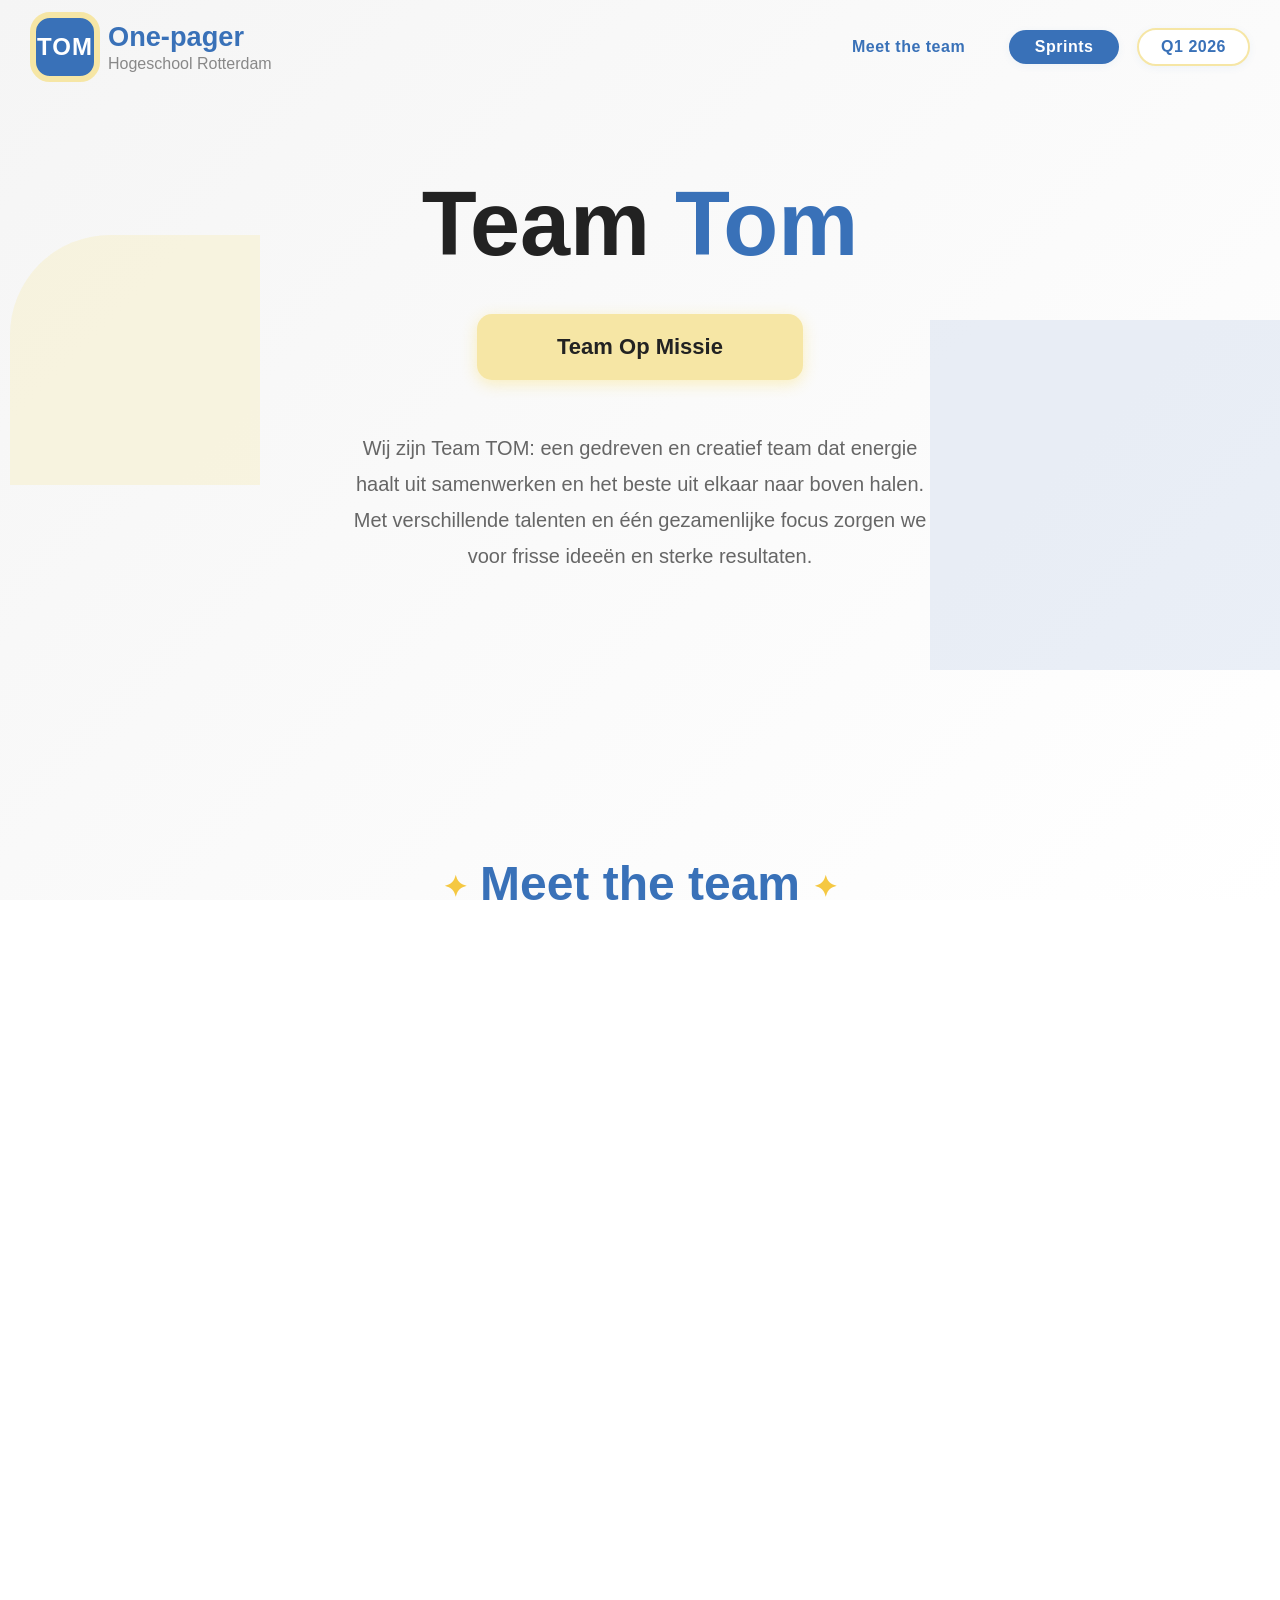
==== commit d52048e9: "Sprint 4" ====
--- a/index.html
+++ b/index.html
@@ -21,6 +21,7 @@
                     <span class="header-subtitle">Hogeschool Rotterdam</span>
                 </div>
                 <div class="header-badges ">
+                    <a href="#meet-the-team" class="header-link">Meet the team</a>
                     <div class="dropdown">
                         <button class="badge badge-blue" id="sprintDropdownBtn">Sprints</button>
                         <div id="sprintDropdownMenu" class="dropdown-menu">
@@ -37,7 +38,6 @@
         </header>
         
         <div class="hero-section">
-            <div class="badge">Team Presentatie</div>
             <h1 class="main-title">Team <span class="highlight">Tom</span></h1>
             <div class="cta-button">Team Op Missie</div>
             <p class="intro-text">Wij zijn Team TOM: een gedreven en creatief team dat energie haalt uit samenwerken en het beste uit elkaar naar boven halen. Met verschillende talenten en één gezamenlijke focus zorgen we voor frisse ideeën en sterke resultaten.</p> 
@@ -46,13 +46,10 @@
         <div class="vierkant-background"></div>
         <div class="vierkant-background-2"></div>
 
-        <section class="section">
+        <section class="section" id="meet-the-team">
         <h2 class="section-title">
-            <span class="star">✦</span> Ons Team <span class="star">✦</span>
+            <span class="star">✦</span> Meet the team <span class="star">✦</span>
         </h2>
-        <p class="section-subtitle">
-            Ontmoet ons team
-        </p>
         
         <div class="team-grid">
         
@@ -190,25 +187,121 @@
             </div>
         </section>
 
+         <!-- Samenwerking Section -->
+        <section class="collaboration-section">
+            <h2 class="section-title">
+                <span class="star">✦</span> Samenwerking <span class="star">✦</span>
+            </h2>
+            <div class="title-underline"></div>
+
+            <div class="outer-card">
+                <div class="items-grid">
+                    <!-- Item 1 -->
+                    <div class="item-card">
+                        <div class="icon-wrap">
+                            <img src="Images/icons/Container_afspraken.png" alt="Planning icoon">
+                        </div>
+                        <span class="item-text">Kom je afspraken na en maak een duidelijke planning</span>
+                    </div>
+
+                    <!-- Item 2 -->
+                    <div class="item-card">
+                        <div class="icon-wrap">
+                            <img src="Images/icons/Container_privacy.png" alt="Sprint review icoon">
+                        </div>
+                        <span class="item-text">Wekelijkse sprint review op vrijdag met alle stakeholders</span>
+                    </div>
+
+                    <!-- Item 3 -->
+                    <div class="item-card">
+                        <div class="icon-wrap">
+                            <img src="Images/icons/Container_communicatie.png" alt="Communicatie icoon">
+                        </div>
+                        <span class="item-text">Communicatie via Whatsapp en Teams voor directe vragen</span>
+                    </div>
+
+                    <!-- Item 4 -->
+                    <div class="item-card">
+                        <div class="icon-wrap">
+                            <img src="Images/icons/Container_documentatie.png" alt="Documentatie icoon">
+                        </div>
+                        <span class="item-text">Gedeelde documentatie in Word en Figma</span>
+                    </div>
+
+                    <!-- Item 5 -->
+                    <div class="item-card">
+                        <div class="icon-wrap">
+                            <img src="Images/icons/Container_behulpzaamheid.png" alt="Retrospective icoon">
+                        </div>
+                        <span class="item-text">Retrospective aan het einde van elke sprint voor continue verbetering</span>
+                    </div>
+
+                    <!-- Item 6 -->
+                    <div class="item-card">
+                        <div class="icon-wrap">
+                            <img src="Images/icons/Container_pairprogramming.png" alt="Pair programming icoon">
+                        </div>
+                        <span class="item-text">Pair programming sessies voor kennisdeling en kwaliteit</span>
+                    </div>
+                </div>
+            </div>
+        </section>
+
+        <h1 class="section-title huidige-sprint-title">Huidige sprint</h1>
+
         <!-- product vision section placed after team -->
         <section class="product-vision">
             <div class="pv-header">
                 <h2 class="section-title">Productvisie</h2>
-                <span class="pv-sprint">Sprint 1</span>
+                <span class="pv-sprint">Sprint 4</span>
             </div>
             
-             <!-- Ontwerpvraag Section -->
-            <section class="design-question-section">
-                <div class="dq-outer">
-                    <div class="dq-card">
-                        <span class="dq-label"><strong>ONTWERPVRAAG</strong></span>
-                        <p>Hoe kunnen we laaggeletterde migranten, tussen de 25 en 45 jaar, ondersteunen bij het sollicitatieproces?</p>
-                    </div>
-                </div>
-            </section>
-            
-             <!-- Huidige situatie, Gewenste situatie en Doelgroep Section -->
-             <section class="current-desired-section">
+            <!-- Ontwerpvraag Section -->
+		<section class="design-question-section">
+			<div class="dq-outer">
+				<div class="dq-card">
+					<span class="dq-label"><strong>ONTWERPVRAAG</strong></span>
+					<p>Hoe kunnen wij 25- tot 45-jarige laaggeletterden werkzoekenden met een weinig kennis over werk zoeken ondersteunen in het solicitatieproces? </p>
+				</div>
+			</div>
+		</section>
+
+         <!-- Scope & Sprintdoel Section -->
+        <section class="scope-section">
+            <h2 class="section-title">Scope & Sprintdoel</h2>
+
+            <div class="scope-grid">
+                <div class="scope-card scope-in">
+                    <div class="scope-header">
+                        <span class="scope-badge in">✔</span>
+                        <span class="scope-title">Binnen scope</span>
+                    </div>
+                    <ul class="scope-list">
+                        <li><span class="scope-icon in">✔</span>Eindproduct bouwen</li>
+                        <li><span class="scope-icon in">✔</span>Risicoanalyse uitvoeren</li>
+                        <li><span class="scope-icon in">✔</span>Testen van het product</li>
+                        <li><span class="scope-icon in">✔</span>Feedback verwerken</li>
+                    </ul>
+                </div>
+
+                <div class="scope-card scope-out">
+                    <div class="scope-header">
+                        <span class="scope-badge out">✕</span>
+                        <span class="scope-title">Buiten scope</span>
+                    </div>
+                    <ul class="scope-list">
+                        <li><span class="scope-icon out">✕</span>-</li>
+                        <li><span class="scope-icon out">✕</span>-</li>
+                        <li><span class="scope-icon out">✕</span>-</li>
+                        <li><span class="scope-icon out">✕</span>-</li>
+                    </ul>
+                </div>
+            </div>
+        </section>
+
+         <!-- Huidige situatie, Gewenste situatie en Doelgroep Section -->
+        <section class="current-desired-section sprint-4-current-desired-section">
+            <h2 class="section-title">Huidige situatie &Gewenste situatie</h2>
             <div class="info-boxes-grid">
                 <div class="info-box">
                     <div class="box-header blue-dot">HUIDGE SITUATIE</div>
@@ -229,42 +322,40 @@
                 </div>
                 <div class="info-box">
                 <div class="box-header with-arrow">DOELGROEP</div>
-                <p>Wij willen ons focussen op laaggeletterden tussen de 25 en 45 jaar met een migratieachtergrond die werk zoeken. Wij kiezen hiervoor, omdat we ons willen richten op mensen die momenteel buiten schoolleeftijd vallen en op deze leeftijd vaak de meeste verantwoordelijkheden hebben, zoals kinderen en gezin. Daarnaast willen we ons richten op mensen met een migratieachtergrond, omdat zij mogelijk sneller herkennen dat zij moeite hebben met lezen en schrijven. Hierdoor kunnen we oplossingen ontwerpen die beter aansluiten bij hun situatie en die hen daadwerkelijk helpen om het sollicitatieproces te begrijpen en te doorlopen.</p>
-            </div>
-            </div>
-        </section>
-
-        <!-- Scope & Sprintdoel Section -->
-        <section class="scope-section">
-            <h2 class="section-title">Scope & Sprintdoel</h2>
-
-            <div class="scope-grid">
-                <div class="scope-card scope-in">
-                    <div class="scope-header">
-                        <span class="scope-badge in">✔</span>
-                        <span class="scope-title">Binnen scope</span>
-                    </div>
-                    <ul class="scope-list">
-                        <li><span class="scope-icon in">✔</span>Eerste prototype opzetten</li>
-                        <li><span class="scope-icon in">✔</span>Data architectuur & verkenning </li>
-                        <li><span class="scope-icon in">✔</span>Technische documentatie voor prototyping </li>
-                        <li><span class="scope-icon in">✔</span>Feedback documentatie </li>
-                    </ul>
-                </div>
-
-                <div class="scope-card scope-out">
-                    <div class="scope-header">
-                        <span class="scope-badge out">✕</span>
-                        <span class="scope-title">Buiten scope</span>
-                    </div>
-                    <ul class="scope-list">
-                        <li><span class="scope-icon out">✕</span>Volledige implementatie </li>
-                        <li><span class="scope-icon out">✕</span>Backend integratie</li>
-                        <li><span class="scope-icon out">✕</span>Marketing materiaal</li>
-                        <li><span class="scope-icon out">✕</span>Deployment naar productie</li>
-                    </ul>
-                </div>
-            </div>
+                <p>Wij willen ons focussen op laaggeletterden tussen de 25 en 45 jaar die werk zoeken en een lage basis kennis hebben over het sollicitatie proces binnen Nederland. Wij kiezen hiervoor, omdat we ons willen richten op mensen die momenteel buiten schoolleeftijd vallen en op deze leeftijd vaak de meeste verantwoordelijkheden hebben, zoals kinderen en gezin. </p>
+            </div>
+            </div>
+        </section>
+
+         <!-- Sprintdoel Section -->
+		<section class="design-question-section">
+			<div class="dq-outer">
+				<div class="dq-card">
+					<span class="dq-label"><strong>Sprintdoel</strong></span>
+					<p>In deze sprint beginnen wij met het opbouwen van ons eindproduct & het testen bij de doelgroep. </p>
+				</div>
+			</div>
+		</section>
+
+        <!-- Observeren bij NL Training Section -->
+        <section class="sprint4-observation-section" aria-labelledby="observation-title">
+            <h2 id="observation-title" class="sprint4-observation-title">Observeren bij NL Training</h2>
+            <div class="sprint4-observation-underline" aria-hidden="true"></div>
+
+            <div class="sprint4-observation-card">
+                <p>Tijdens onze fieldresearch hebben we onderzoek gedaan naar onze doelgroep: werkzoekende laaggeletterden. Dit onderzoek hebben we uitgevoerd bij NLtraining, waar we een les hebben bijgewoond. Tijdens deze les viel op dat het taalniveau van de cursisten erg uiteenliep. Sommige deelnemers waren pas enkele weken in Nederland, terwijl anderen hier al meerdere maanden of zelfs meer dan vier jaar wonen. Ondanks dat verschil merkten we dat veel cursisten nog moeite hadden met het spreken van de Nederlandse taal. Voor sommigen lukte het nog niet om zichzelf voor te stellen.</p>
+
+                <p>Wat daarnaast opviel, was dat de schrijfvaardigheid over het algemeen beter was dan de spreekvaardigheid. Cursisten konden woorden en zinnen vaak beter opschrijven dan uitspreken of gebruiken in een gesprek. Dit gaf ons inzicht in waar de grootste uitdagingen liggen binnen deze doelgroep.</p>
+
+                <p>Naast de observatie in de klas hebben we onze probe getest bij twee cursisten. De resultaten hiervan waren positief. Beide deelnemers konden de vragen over Nederlandse normen en waarden correct beantwoorden. Ook hebben we ons appconcept laten zien. De cursisten reageerden enthousiast op het idee van een AI-app en zagen duidelijk de meerwaarde ervan voor hun eigen situatie.</p>
+
+                <p>Wel merkten we dat de Nederlandse taal binnen de app nog lastig voor hen was. Daarom gaven zij aan dat zij graag de mogelijkheid zouden willen hebben om de app ook in het Engels te gebruiken. Deze feature is al meegenomen in het concept, maar werkt momenteel nog niet in het prototype.</p>
+            </div>
+
+            <!-- probe testing image -->
+            <figure class="sprint4-probe-image-wrap">
+                <img src="../images/Probe_testing.PNG" alt="Probe testing met de doelgroep" class="sprint4-probe-image">
+            </figure>
         </section>
 
         <!-- Randvoorwaarden Section -->
@@ -298,66 +389,6 @@
                             <img src="Images/icons/Container_planet.png" alt="Transparantie icoon">
                         </div>
                         <p>Transparante werking van systemen gebruikt door de groep zoals data architectuur. </p>
-                    </div>
-                </div>
-            </div>
-        </section>
-
-        <!-- Samenwerking Section -->
-        <section class="collaboration-section">
-            <h2 class="section-title">
-                <span class="star">✦</span> Samenwerking <span class="star">✦</span>
-            </h2>
-            <div class="title-underline"></div>
-
-            <div class="outer-card">
-                <div class="items-grid">
-                    <!-- Item 1 -->
-                    <div class="item-card">
-                        <div class="icon-wrap">
-                            <img src="Images/icons/Container_afspraken.png" alt="Planning icoon">
-                        </div>
-                        <span class="item-text">Kom je afspraken na en maak een duidelijke planning</span>
-                    </div>
-
-                    <!-- Item 2 -->
-                    <div class="item-card">
-                        <div class="icon-wrap">
-                            <img src="Images/icons/Container_privacy.png" alt="Sprint review icoon">
-                        </div>
-                        <span class="item-text">Wekelijkse sprint review op vrijdag met alle stakeholders</span>
-                    </div>
-
-                    <!-- Item 3 -->
-                    <div class="item-card">
-                        <div class="icon-wrap">
-                            <img src="Images/icons/Container_communicatie.png" alt="Communicatie icoon">
-                        </div>
-                        <span class="item-text">Communicatie via Whatsapp en Teams voor directe vragen</span>
-                    </div>
-
-                    <!-- Item 4 -->
-                    <div class="item-card">
-                        <div class="icon-wrap">
-                            <img src="Images/icons/Container_documentatie.png" alt="Documentatie icoon">
-                        </div>
-                        <span class="item-text">Gedeelde documentatie in Word en Figma</span>
-                    </div>
-
-                    <!-- Item 5 -->
-                    <div class="item-card">
-                        <div class="icon-wrap">
-                            <img src="Images/icons/Container_behulpzaamheid.png" alt="Retrospective icoon">
-                        </div>
-                        <span class="item-text">Retrospective aan het einde van elke sprint voor continue verbetering</span>
-                    </div>
-
-                    <!-- Item 6 -->
-                    <div class="item-card">
-                        <div class="icon-wrap">
-                            <img src="Images/icons/Container_pairprogramming.png" alt="Pair programming icoon">
-                        </div>
-                        <span class="item-text">Pair programming sessies voor kennisdeling en kwaliteit</span>
                     </div>
                 </div>
             </div>
--- a/style.css
+++ b/style.css
@@ -1,3 +1,190 @@
+html {
+    scroll-behavior: smooth;
+}
+
+/* Header link styling */
+.header-link {
+    color: #3971B8;
+    font-weight: 600;
+    text-decoration: none;
+    padding: 8px 18px;
+    border-radius: 18px;
+    transition: background 0.2s, color 0.2s, box-shadow 0.2s;
+    margin-right: 8px;
+    font-size: 1rem;
+    letter-spacing: 0.5px;
+    display: inline-block;
+}
+.header-link:hover, .header-link:focus {
+    background: #f6e6a5;
+    color: #222;
+    box-shadow: 0 2px 8px rgba(57,113,184,0.10);
+    text-decoration: underline;
+}
+/* Voorblad achtergrond per sprint — fades seamlessly into page background */
+.sprint-hero-page {
+    position: relative;
+}
+
+.sprint-hero-page::before {
+    content: '';
+    position: absolute;
+    top: 0;
+    left: 0;
+    width: 100%;
+    height: 100vh;
+    background-size: cover;
+    background-position: center center;
+    background-repeat: no-repeat;
+    z-index: -1;
+    /* Fade the image out toward the bottom, revealing the page background */
+    -webkit-mask-image: linear-gradient(to bottom, black 0%, black 45%, transparent 90%);
+    mask-image: linear-gradient(to bottom, black 0%, black 45%, transparent 90%);
+    pointer-events: none;
+}
+
+.sprint-hero-page.sprint-1-bg::before {
+    background-image: url("Images/voorblad_achtergrond/sprint1.png");
+}
+.sprint-hero-page.sprint-2-bg::before {
+    background-image: url("Images/voorblad_achtergrond/sprint2.png");
+}
+.sprint-hero-page.sprint-3-bg::before {
+    background-image: url("Images/voorblad_achtergrond/sprint3.png");
+}
+.sprint-hero-page.sprint-4-bg::before {
+    background-image: url("Images/voorblad_achtergrond/sprint4.png");
+}
+/* Blauw vak voor probe-kaarten */
+.probe-kaarten-blauwvak {
+    border: 2.5px solid #3971B8;
+    border-radius: 18px;
+    background: #fff;
+    box-shadow: 0 2px 12px rgba(57,113,184,0.08);
+    padding: 22px 28px 18px 28px;
+    margin-bottom: 2.5rem;
+    width: 100%;
+    max-width: 700px;
+    text-align: left;
+    display: flex;
+    flex-direction: column;
+    align-items: flex-start;
+    font-size: 1.08rem;
+}
+@media (max-width: 800px) {
+    .probe-kaarten-blauwvak {
+        padding: 14px 8px 12px 8px;
+        max-width: 98vw;
+    }
+}
+/* Probe section styling */
+.probe-section {
+    width: 100%;
+    display: flex;
+    flex-direction: column;
+    align-items: center;
+    margin: 60px 0 0 0;
+}
+.probe-content {
+    background: #f8f9fa;
+    border-radius: 16px;
+    padding: 2.5rem 3rem;
+    margin-top: 2rem;
+    box-shadow: 0 2px 12px rgba(0,0,0,0.06);
+    max-width: 900px;
+    width: 100%;
+    display: flex;
+    flex-direction: column;
+    align-items: center;
+}
+.probe-content h3,
+.probe-content h4,
+.probe-content p,
+.probe-content ul {
+    width: 100%;
+    max-width: 700px;
+    text-align: center;
+}
+.probe-content ul {
+    margin: 0 auto 1.5rem auto;
+    text-align: left;
+}
+.probe-content li {
+    font-size: 1.08rem;
+}
+.probe-vragen {
+    margin-top: 2.5rem;
+    width: 100%;
+    max-width: 700px;
+}
+.probe-vraag {
+    margin-bottom: 2.5rem;
+    font-size: 1.13rem;
+}
+.probe-afbeeldingen {
+    display: flex;
+    gap: 1.2rem;
+    flex-wrap: wrap;
+    margin-top: 0.7rem;
+    justify-content: center;
+}
+.probe-afbeeldingen img {
+    border-radius: 8px;
+    border: 1.5px solid #ddd;
+    background: #fff;
+    padding: 4px;
+    transition: box-shadow 0.2s, border-color 0.2s;
+    box-shadow: 0 1px 4px rgba(0,0,0,0.06);
+    max-width: 120px;
+    height: auto;
+}
+.probe-afbeeldingen img:hover {
+    box-shadow: 0 4px 16px rgba(0,0,0,0.12);
+    border-color: #0078d4;
+}
+@media (max-width: 1000px) {
+    .probe-content {
+        padding: 1.5rem 0.5rem;
+    }
+    .probe-vragen, .probe-content h3, .probe-content h4, .probe-content p, .probe-content ul {
+        max-width: 98vw;
+    }
+}
+@media (max-width: 600px) {
+    .probe-content {
+        padding: 0.7rem 0.1rem;
+    }
+    .probe-afbeeldingen img {
+        max-width: 80px;
+    }
+    .probe-vraag {
+        font-size: 1rem;
+    }
+}
+.probe-vragen {
+    margin-top: 2rem;
+}
+.probe-vraag {
+    margin-bottom: 2.5rem;
+}
+.probe-afbeeldingen {
+    display: flex;
+    gap: 1rem;
+    flex-wrap: wrap;
+    margin-top: 0.5rem;
+}
+.probe-afbeeldingen img {
+    border-radius: 8px;
+    border: 1.5px solid #ddd;
+    background: #fff;
+    padding: 4px;
+    transition: box-shadow 0.2s;
+    box-shadow: 0 1px 4px rgba(0,0,0,0.06);
+}
+.probe-afbeeldingen img:hover {
+    box-shadow: 0 4px 16px rgba(0,0,0,0.12);
+    border-color: #0078d4;
+}
 /* Footer info cards */
 .footer-info {
     width: 100%;
@@ -354,7 +541,7 @@
     flex-direction: column;
     align-items: center;
     justify-content: center;
-    margin-top: 5%;
+    margin-top: 15vh;
 }
 /* product vision styling */
 .product-vision {
@@ -447,6 +634,195 @@
 .info-boxes-grid .info-box:nth-child(3) {
   grid-column: 2;
   grid-row: 2;
+}
+
+/* Sprint 4 current/desired/target group layout */
+.sprint-4-current-desired-section {
+    width: 100%;
+    max-width: 1100px;
+    margin: 80px auto;
+}
+
+.sprint-4-current-desired-section .info-boxes-grid {
+    width: 100%;
+    grid-template-columns: minmax(0, 1.25fr) minmax(0, 1fr);
+}
+
+.sprint-4-current-desired-section .info-box {
+    margin-top: 0;
+    min-width: 0;
+}
+
+@media (max-width: 900px) {
+    .sprint-4-current-desired-section .info-boxes-grid {
+        grid-template-columns: 1fr;
+        grid-template-rows: auto;
+        gap: 24px;
+    }
+
+    .sprint-4-current-desired-section .info-boxes-grid .info-box:first-child,
+    .sprint-4-current-desired-section .info-boxes-grid .info-box:nth-child(2),
+    .sprint-4-current-desired-section .info-boxes-grid .info-box:nth-child(3) {
+        grid-column: auto;
+        grid-row: auto;
+    }
+}
+
+/* Sprint 4 observation section */
+.sprint4-observation-section {
+    width: 100%;
+    max-width: 1180px;
+    margin: 90px auto 60px;
+    text-align: center;
+}
+
+.sprint4-observation-title {
+    margin: 0;
+    color: #3971B8;
+    font-size: 3rem;
+    font-weight: 800;
+    line-height: 1.1;
+}
+
+.sprint4-observation-underline {
+    width: min(220px, 42vw);
+    height: 8px;
+    border-radius: 999px;
+    background: #f6e6a5;
+    margin: 14px auto 26px;
+}
+
+.sprint4-observation-card {
+    text-align: left;
+    background: #f3f3f3;
+    border: 3px solid #3971B8;
+    border-radius: 22px;
+    padding: 30px 32px;
+    color: #555;
+    line-height: 1.8;
+    font-size: 1.06rem;
+}
+
+.sprint4-observation-card p {
+    margin: 0;
+}
+
+.sprint4-observation-card p + p {
+    margin-top: 22px;
+}
+
+.sprint4-probe-image-wrap {
+    margin: 30px 0 0;
+}
+
+.sprint4-probe-image {
+    display: block;
+    width: 100%;
+    max-width: 1020px;
+    margin: 0 auto;
+    box-shadow: 0 10px 24px rgba(57, 113, 184, 0.15);
+}
+
+@media (max-width: 860px) {
+    .sprint4-observation-section {
+        margin: 64px auto 44px;
+    }
+
+    .sprint4-observation-card {
+        padding: 24px 20px;
+        font-size: 1rem;
+    }
+
+    .sprint4-probe-image-wrap {
+        margin-top: 22px;
+    }
+
+ 
+}
+
+/* Sprint Goal Section */
+.sprint-doel-section {
+    width: 100%;
+    max-width: 1100px;
+    margin: 60px auto;
+    display: flex;
+    justify-content: center;
+}
+
+.sprint-doel-box {
+    background: linear-gradient(135deg, #3971B8 0%, #2d5a9f 100%);
+    border-radius: 32px;
+    padding: 36px 32px;
+    width: 100%;
+    max-width: 800px;
+    display: flex;
+    align-items: flex-start;
+    gap: 24px;
+    box-shadow: 0 8px 24px rgba(57, 113, 184, 0.18);
+    color: #fff;
+}
+
+.sprint-doel-icon-badge {
+    display: flex;
+    align-items: center;
+    justify-content: center;
+    width: 70px;
+    height: 70px;
+    background: #f6e6a5;
+    border-radius: 50%;
+    flex-shrink: 0;
+}
+
+.sprint-doel-icon {
+    width: 40px;
+    height: 40px;
+    display: block;
+}
+
+.sprint-doel-content {
+    display: flex;
+    flex-direction: column;
+    gap: 12px;
+    flex: 1;
+}
+
+.sprint-doel-label {
+    font-size: 0.95rem;
+    font-weight: 700;
+    letter-spacing: 1px;
+    text-transform: uppercase;
+    color: #f6e6a5;
+}
+
+.sprint-doel-box p {
+    font-size: 1.1rem;
+    line-height: 1.6;
+    margin: 0;
+    color: #fff;
+    font-weight: 500;
+}
+
+@media (max-width: 768px) {
+    .sprint-doel-box {
+        flex-direction: column;
+        align-items: center;
+        text-align: center;
+        padding: 28px 24px;
+    }
+
+    .sprint-doel-icon-badge {
+        width: 60px;
+        height: 60px;
+    }
+
+    .sprint-doel-icon {
+        width: 36px;
+        height: 36px;
+    }
+
+    .sprint-goal-box p {
+        font-size: 1rem;
+    }
 }
 
 /* Scope & Sprintdoel Section */
@@ -1046,7 +1422,6 @@
 
 /* Sprint 1 hero layout */
 body.sprint-hero-page {
-    background: #ffffff;
     overflow-x: hidden;
 }
 
@@ -1078,6 +1453,8 @@
     font-weight: 800;
     letter-spacing: 1px;
     line-height: 1;
+    text-align: center;
+    position: relative;
 }
 
 .sprint-title-chip {
@@ -1432,7 +1809,7 @@
     width: 44px;
     height: 44px;
     border-radius: 50%;
-    background: #3971B8 url("images/icons/Container_User.png") center/contain no-repeat;
+    background: #3971B8 url("Images/icons/Container_User.png") center/contain no-repeat;
     border: 3px solid #fff;
 }
 
@@ -1637,23 +2014,23 @@
 }
 
 .achtergrond-card .card-icon {
-    background-image: url("images/icons/Container_User.png");
+    background-image: url("Images/icons/Container_User.png");
 }
 
 .behoeften-card .card-icon {
-    background-image: url("images/icons/Container_planet.png");
+    background-image: url("Images/icons/Container_planet.png");
 }
 
 .tech-card .card-icon {
-    background-image: url("images/icons/Container_phone.png");
+    background-image: url("Images/icons/Container_phone.png");
 }
 
 .pijnpunten-card .card-icon {
-    background-image: url("images/icons/Container_frown.png");
+    background-image: url("Images/icons/Container_frown.png");
 }
 
 .plezier-card .card-icon {
-    background-image: url("images/icons/Container_smile.png");
+    background-image: url("Images/icons/Container_smile.png");
 }
 
 .gedrag-card .card-icon {
@@ -1662,7 +2039,7 @@
     flex: 0 0 32px;
     border-radius: 10px;
     background-color: #f6e6a5;
-    background-image: url("images/icons/Container_bend_arrow.png");
+    background-image: url("Images/icons/Container_bend_arrow.png");
     background-size: 18px 18px;
 }
 
@@ -1936,6 +2313,192 @@
     display: block;
 }
 
+/* Interview Section */
+.interview-section {
+    width: 100%;
+    max-width: 1100px;
+    margin: 80px auto;
+    text-align: center;
+}
+
+.interview-container {
+    display: flex;
+    flex-direction: column;
+    gap: 32px;
+}
+
+.interview-intro {
+    background: #fff;
+    border: 2px solid #3971B8;
+    border-radius: 20px;
+    padding: 28px 30px;
+    text-align: left;
+    box-shadow: 0 6px 18px rgba(57, 113, 184, 0.06);
+}
+
+.interview-intro p {
+    font-size: 1.05rem;
+    line-height: 1.8;
+    color: #333;
+    margin: 0;
+}
+
+.interview-content {
+    display: flex;
+    flex-direction: column;
+    gap: 24px;
+}
+
+.interview-item {
+    background: #fff;
+    border: 2px solid #e8e8e8;
+    border-radius: 18px;
+    padding: 26px 28px;
+    text-align: left;
+    box-shadow: 0 4px 12px rgba(57, 113, 184, 0.04);
+    transition: all 0.2s ease;
+}
+
+.interview-item:hover {
+    border-color: #3971B8;
+    box-shadow: 0 6px 18px rgba(57, 113, 184, 0.08);
+}
+
+.interview-subtitle {
+    font-size: 1.25rem;
+    font-weight: 700;
+    color: #3971B8;
+    margin: 0 0 12px 0;
+    padding-bottom: 8px;
+    border-bottom: 2px solid #f6e6a5;
+}
+
+.interview-item p {
+    font-size: 1.05rem;
+    line-height: 1.7;
+    color: #555;
+    margin: 0;
+}
+
+.interview-list {
+    list-style: none;
+    padding: 0;
+    margin: 0;
+    display: flex;
+    flex-direction: column;
+    gap: 12px;
+}
+
+.interview-list li {
+    font-size: 1.05rem;
+    line-height: 1.7;
+    color: #555;
+    display: flex;
+    align-items: flex-start;
+    gap: 12px;
+}
+
+.interview-bullet {
+    color: #3971B8;
+    font-weight: 700;
+    flex-shrink: 0;
+}
+
+.interview-item-action {
+    border-color: #3971B8;
+    background: #fafbff;
+}
+
+.interview-item-action .interview-subtitle {
+    color: #3971B8;
+    border-bottom-color: #3971B8;
+}
+
+.interview-item-expandable {
+    border-color: #e8e8e8 !important;
+}
+
+.interview-header-toggle {
+    display: flex;
+    align-items: center;
+    justify-content: space-between;
+    cursor: pointer;
+    padding: 0;
+    gap: 16px;
+}
+
+.interview-header-toggle .interview-subtitle {
+    margin: 0;
+    flex: 1;
+}
+
+.interview-toggle-icon {
+    font-size: 1rem;
+    color: #3971B8;
+    font-weight: bold;
+    flex-shrink: 0;
+    transition: transform 0.3s ease;
+}
+
+.interview-item-content {
+    max-height: 0;
+    overflow: hidden;
+    opacity: 0;
+    transition: max-height 0.3s ease, opacity 0.3s ease, padding 0.3s ease;
+    padding: 0;
+}
+
+.interview-item-expandable.active .interview-item-content {
+    max-height: 500px;
+    opacity: 1;
+    padding: 16px 0 0 0;
+}
+
+.interview-item-expandable.active .interview-toggle-icon {
+    transform: rotate(180deg);
+}
+
+.interview-conclusion {
+    background: #fff;
+    border: 2px solid #3971B8;
+    border-radius: 18px;
+    padding: 26px 28px;
+    box-shadow: 0 4px 12px rgba(57, 113, 184, 0.04);
+    background: #fafbff;
+}
+
+.interview-conclusion .interview-subtitle {
+    color: #3971B8;
+    border-bottom-color: #3971B8;
+}
+
+.interview-conclusion p {
+    font-size: 1.05rem;
+    line-height: 1.7;
+    color: #555;
+    margin: 0;
+}
+
+@media (max-width: 768px) {
+    .interview-section {
+        margin: 60px auto;
+    }
+
+    .interview-intro,
+    .interview-item {
+        padding: 20px 22px;
+    }
+
+    .interview-subtitle {
+        font-size: 1.1rem;
+    }
+
+    .interview-item p,
+    .interview-list li {
+        font-size: 1rem;
+    }
+}
+
 .sprint-item p {
     margin: 0;
     text-align: justify;
@@ -1954,3 +2517,14 @@
         font-size: 14px;
     }
 }
+
+/* Huidige sprint title speciale styling */
+.huidige-sprint-title {
+    color: #3971B8;
+    font-size: 4rem;
+    font-weight: 800;
+    letter-spacing: 1px;
+    margin: 60px 0 30px 0;
+    text-align: center;
+    padding: 18px 0 14px 0;
+}
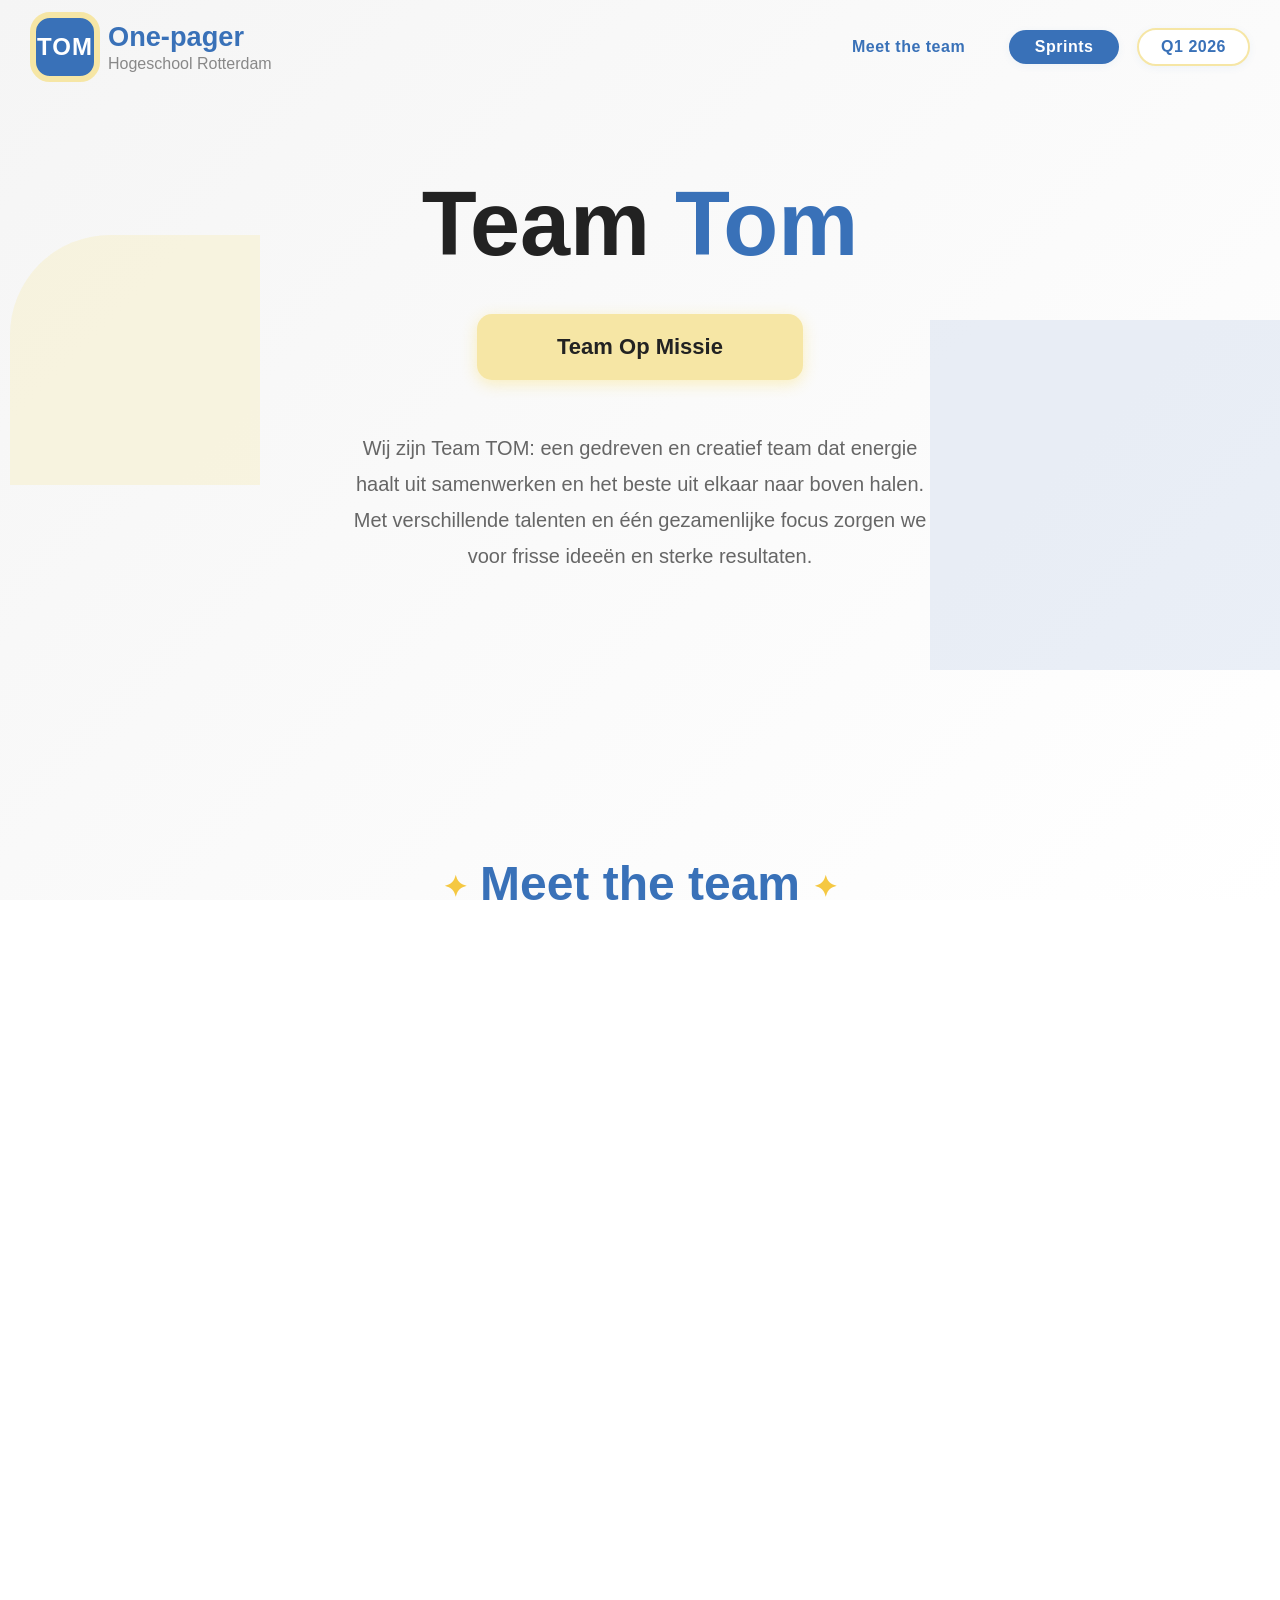
==== commit a1499ef9: "laatste puntjes aanpassen" ====
--- a/index.html
+++ b/index.html
@@ -253,7 +253,7 @@
         <section class="product-vision">
             <div class="pv-header">
                 <h2 class="section-title">Productvisie</h2>
-                <span class="pv-sprint">Sprint 4</span>
+                <span class="pv-sprint">Sprint 5</span>
             </div>
             
             <!-- Ontwerpvraag Section -->
@@ -261,7 +261,7 @@
 			<div class="dq-outer">
 				<div class="dq-card">
 					<span class="dq-label"><strong>ONTWERPVRAAG</strong></span>
-					<p>Hoe kunnen wij 25- tot 45-jarige laaggeletterden werkzoekenden met een weinig kennis over werk zoeken ondersteunen in het solicitatieproces? </p>
+                    <p>Hoe kunnen wij een digitaal toegankelijke tool bouwen die 25- tot 45-jarige laaggeletterden leert hoe het sollicitatieproces werkt?</p>
 				</div>
 			</div>
 		</section>
@@ -277,10 +277,10 @@
                         <span class="scope-title">Binnen scope</span>
                     </div>
                     <ul class="scope-list">
-                        <li><span class="scope-icon in">✔</span>Eindproduct bouwen</li>
-                        <li><span class="scope-icon in">✔</span>Risicoanalyse uitvoeren</li>
+                        <li><span class="scope-icon in">✔</span>Eindproduct coderen</li>
                         <li><span class="scope-icon in">✔</span>Testen van het product</li>
                         <li><span class="scope-icon in">✔</span>Feedback verwerken</li>
+                        <li><span class="scope-icon in">✔</span>Documentatie</li>
                     </ul>
                 </div>
 
@@ -290,40 +290,12 @@
                         <span class="scope-title">Buiten scope</span>
                     </div>
                     <ul class="scope-list">
-                        <li><span class="scope-icon out">✕</span>-</li>
-                        <li><span class="scope-icon out">✕</span>-</li>
-                        <li><span class="scope-icon out">✕</span>-</li>
-                        <li><span class="scope-icon out">✕</span>-</li>
+                        <li><span class="scope-icon out">✕</span>UI-tests maken voor alle componenten</li>
+                        <li><span class="scope-icon out">✕</span>Alle lessen/oefeningen uitwerken</li>
+                        <li><span class="scope-icon out">✕</span>Hulp nodig AI Bot</li>
+                        <li><span class="scope-icon out">✕</span>Voortgang bar werkend maken</li>
                     </ul>
                 </div>
-            </div>
-        </section>
-
-         <!-- Huidige situatie, Gewenste situatie en Doelgroep Section -->
-        <section class="current-desired-section sprint-4-current-desired-section">
-            <h2 class="section-title">Huidige situatie &Gewenste situatie</h2>
-            <div class="info-boxes-grid">
-                <div class="info-box">
-                    <div class="box-header blue-dot">HUIDGE SITUATIE</div>
-                    <p>In Nederland hebben ongeveer 2,5 miljoen mensen moeite met lezen, schrijven en/of rekenen. Binnen de leeftijdsgroep van 16 tot 65 jaar zijn ongeveer 1,3 miljoen mensen laaggeletterd. Van deze groep heeft ongeveer twee derde een Nederlandse achtergrond en een derde een migratieachtergrond. Daarnaast is ongeveer 43% van de laaggeletterden werkloos of niet actief op de arbeidsmarkt. </p>
-                    <br>
-                    <p>Het hebben van goede basisvaardigheden, zoals lezen, schrijven, rekenen en digitale vaardigheden, vergroot de kans op het vinden van werk. Deze vaardigheden maken het bijvoorbeeld makkelijker om online vacatures te zoeken, een CV te maken en sollicitatiebrieven te schrijven. Voor veel laaggeletterden is dit echter een grote uitdaging, waardoor zij minder kansen hebben op de arbeidsmarkt. </p>
-                    <br>
-                    <p> Daarbij speelt ook de werkomgeving een rol. Vaak werken laaggeletterde met een migratieachtergrond in een omgeving waarin hun eigen taal wordt gesproken, bijvoorbeeld in een winkel in de wijk. Hierdoor ontwikkelen ze ook niet taalvaardigheid, wat een groot probleem kan wordne.  </p>
-                    <br>
-                    <p>Er zijn al veel oplossingen, maar die worden vaak niet gebruikt. Dit komt doordat mensen zich schamen of niet weten dat deze hulp bestaat. Ook hebben zij soms moeite met het vinden van de juiste informatie, of is er sprake van wantrouwen en negatieve ervaringen. Daarnaast spelen praktische dingen ook een rol, zoals geen tijd hebben, kosten of vervoer. Het komt ook voor dat mensen niet herkennen dat zij laaggeletterd zijn, omdat ze er nooit mee geconfronteerd worden, waardoor ze geen hulp zoeken. </p>
-                </div>
-                
-                <div class="info-box">
-                    <div class="box-header yellow-dot">GEWENSTE SITUATIE</div>
-                    <p>Wij willen dat het sollicitatieproces zo is ingericht dat ook laaggeletterden hier goed aan kunnen deelnemen. Informatie is duidelijk en eenvoudig, waardoor vacatures, formulieren en instructies beter te begrijpen zijn. Hierdoor wordt het voor hen makkelijker om zelfstandig te solliciteren en stappen te zetten richting werk. </p>
-                    <br>
-                    <p>Daarnaast willen we dat mensen weten waar ze hulp kunnen krijgen en zich comfortabel voelen om hulp te vragen. Hulp moet laagdrempelig, zichtbaar en makkelijk toegankelijk zijn, zodat mensen minder schaamte ervaren en sneller ondersteuning zoeken wanneer dat nodig is. </p>
-                </div>
-                <div class="info-box">
-                <div class="box-header with-arrow">DOELGROEP</div>
-                <p>Wij willen ons focussen op laaggeletterden tussen de 25 en 45 jaar die werk zoeken en een lage basis kennis hebben over het sollicitatie proces binnen Nederland. Wij kiezen hiervoor, omdat we ons willen richten op mensen die momenteel buiten schoolleeftijd vallen en op deze leeftijd vaak de meeste verantwoordelijkheden hebben, zoals kinderen en gezin. </p>
-            </div>
             </div>
         </section>
 
@@ -332,65 +304,53 @@
 			<div class="dq-outer">
 				<div class="dq-card">
 					<span class="dq-label"><strong>Sprintdoel</strong></span>
-					<p>In deze sprint beginnen wij met het opbouwen van ons eindproduct & het testen bij de doelgroep. </p>
+					<p>In deze sprint willen wij het eindproduct bouwen en testen met de doelgroep en onze documentatie op orde krijgen. Als laatste willen we het volledige project laten zien op de eindexpo</p>
 				</div>
 			</div>
 		</section>
 
+        <!-- Coderen Section -->
+        <section class="sprint5-section" aria-labelledby="coderen-title">
+            <h2 id="coderen-title" class="sprint5-section-title">Coderen</h2>
+            <div class="sprint5-section-underline" aria-hidden="true"></div>
+
+            <div class="sprint5-section-card">
+                <p>Het ontwerpen was afgelopen sprint afgerond en in deze sprint was het de taak om het ontwerp om te zetten naar werkende code. We hebben gekozen om React te gebruiken als framework, omdat we een webapplicatie wilden bouwen en het grootste deel van het groepje hier al mee bekend was, waardoor we er snel mee konden starten. Daarnaast hebben we gekozen om Tailwind te gebruiken, zodat we minder losse CSS-bestanden hoefden te schrijven en sneller visuele onderdelen konden maken. Bij het ontwerpen hadden we alleen rekening gehouden met een telefoonversie, omdat een telefoon toegankelijker is en mensen vaker een telefoon hebben dan een computer of iets dergelijks. Bij het coderen moesten we daarom ook een desktopversie toevoegen, waardoor we het ontwerp responsive hebben gemaakt.</p>
+            </div>
+
+            <div class="sprint5-images">
+                <figure class="sprint5-image-item">
+                    <img src="Images/Applicatie/Homepage webpagina.png" alt="Applicatie: Homepage desktop" class="sprint5-img">
+                    <figcaption class="sprint5-img-caption">Homepage - desktop</figcaption>
+                </figure>
+                <figure class="sprint5-image-item">
+                    <img src="Images/Applicatie/Homepage webpagina telefoon.png" alt="Applicatie: Homepage telefoon" class="sprint5-img">
+                    <figcaption class="sprint5-img-caption">Homepage - telefoon</figcaption>
+                </figure>
+            </div>
+        </section>
+
         <!-- Observeren bij NL Training Section -->
-        <section class="sprint4-observation-section" aria-labelledby="observation-title">
-            <h2 id="observation-title" class="sprint4-observation-title">Observeren bij NL Training</h2>
-            <div class="sprint4-observation-underline" aria-hidden="true"></div>
-
-            <div class="sprint4-observation-card">
-                <p>Tijdens onze fieldresearch hebben we onderzoek gedaan naar onze doelgroep: werkzoekende laaggeletterden. Dit onderzoek hebben we uitgevoerd bij NLtraining, waar we een les hebben bijgewoond. Tijdens deze les viel op dat het taalniveau van de cursisten erg uiteenliep. Sommige deelnemers waren pas enkele weken in Nederland, terwijl anderen hier al meerdere maanden of zelfs meer dan vier jaar wonen. Ondanks dat verschil merkten we dat veel cursisten nog moeite hadden met het spreken van de Nederlandse taal. Voor sommigen lukte het nog niet om zichzelf voor te stellen.</p>
-
-                <p>Wat daarnaast opviel, was dat de schrijfvaardigheid over het algemeen beter was dan de spreekvaardigheid. Cursisten konden woorden en zinnen vaak beter opschrijven dan uitspreken of gebruiken in een gesprek. Dit gaf ons inzicht in waar de grootste uitdagingen liggen binnen deze doelgroep.</p>
-
-                <p>Naast de observatie in de klas hebben we onze probe getest bij twee cursisten. De resultaten hiervan waren positief. Beide deelnemers konden de vragen over Nederlandse normen en waarden correct beantwoorden. Ook hebben we ons appconcept laten zien. De cursisten reageerden enthousiast op het idee van een AI-app en zagen duidelijk de meerwaarde ervan voor hun eigen situatie.</p>
-
-                <p>Wel merkten we dat de Nederlandse taal binnen de app nog lastig voor hen was. Daarom gaven zij aan dat zij graag de mogelijkheid zouden willen hebben om de app ook in het Engels te gebruiken. Deze feature is al meegenomen in het concept, maar werkt momenteel nog niet in het prototype.</p>
-            </div>
-
-            <!-- probe testing image -->
+        <section class="sprint5-section" aria-labelledby="observation-title-s5">
+            <h2 id="observation-title-s5" class="sprint5-section-title">Observeren bij NL Training</h2>
+            <div class="sprint5-section-underline" aria-hidden="true"></div>
+
+            <div class="sprint5-section-card">
+                <p>Kan beter iemand anders schrijven denk ik?</p>
+            </div>
+
             <figure class="sprint4-probe-image-wrap">
-                <img src="../images/Probe_testing.PNG" alt="Probe testing met de doelgroep" class="sprint4-probe-image">
+                <img src="Images/NLTraining 28-5.png" alt="Observeren bij NL Training" class="sprint4-probe-image">
             </figure>
         </section>
 
-        <!-- Randvoorwaarden Section -->
-        <section class="randvoorwaarden-section">
-            <h2 class="section-title">Randvoorwaarden</h2>
-            <div class="title-underline"></div>
-
-            <div class="randvoorwaarden-shell">
-                <div class="randvoorwaarden-grid">
-                    <div class="randvoorwaarden-item is-filled">
-                        <div class="rv-icon-box" aria-hidden="true">
-                            <img src="Images/icons/Container_privacy.png" alt="Ethisch & juridisch icoon">
-                        </div>
-                        <p>Ethisch & juridisch verantwoord (wetten zoals AVG, AI-act, WAD, WCAG)</p>
-                    </div>
-
-                    <div class="randvoorwaarden-item is-empty">
-                        <div class="rv-icon-box" aria-hidden="true">
-                            <img src="Images/icons/Container_documentatie.png" alt="Documentatie icoon">
-                        </div>
-                        <p>Documentatie voor reproduceerbaarheid en repliceerbaarheid (Git, versiebeheer en Figma). </p>
-                    </div>
-                    <div class="randvoorwaarden-item is-empty">
-                        <div class="rv-icon-box" aria-hidden="true">
-                            <img src="Images/icons/Container_gezondheid.png" alt="Expertpartners icoon">
-                        </div>
-                        <p>Goedgekeurd door expertpartners als doelgroep middels testen & feedback. </p>
-                    </div>
-                    <div class="randvoorwaarden-item is-empty">
-                        <div class="rv-icon-box" aria-hidden="true">
-                            <img src="Images/icons/Container_planet.png" alt="Transparantie icoon">
-                        </div>
-                        <p>Transparante werking van systemen gebruikt door de groep zoals data architectuur. </p>
-                    </div>
-                </div>
+        <!-- Documentatie Section -->
+        <section class="sprint5-section" aria-labelledby="documentatie-title">
+            <h2 id="documentatie-title" class="sprint5-section-title">Documentatie</h2>
+            <div class="sprint5-section-underline" aria-hidden="true"></div>
+
+            <div class="sprint5-section-card">
+                <p>Er is veel focus geweest op documentatie tijdens deze sprint. Dit was de laatste sprint van het project en we hadden nog wat documentatie op orde te krijgen. Hieronder valt een advies- en risicorapport, testrapport, onderzoeksrapport en het overdrachtsdocument.</p>
             </div>
         </section>
 
--- a/style.css
+++ b/style.css
@@ -668,15 +668,17 @@
     }
 }
 
-/* Sprint 4 observation section */
-.sprint4-observation-section {
+/* Sprint 4 & 5 observation sections */
+.sprint4-observation-section,
+.sprint5-section {
     width: 100%;
     max-width: 1180px;
     margin: 90px auto 60px;
     text-align: center;
 }
 
-.sprint4-observation-title {
+.sprint4-observation-title,
+.sprint5-section-title {
     margin: 0;
     color: #3971B8;
     font-size: 3rem;
@@ -684,7 +686,8 @@
     line-height: 1.1;
 }
 
-.sprint4-observation-underline {
+.sprint4-observation-underline,
+.sprint5-section-underline {
     width: min(220px, 42vw);
     height: 8px;
     border-radius: 999px;
@@ -692,7 +695,8 @@
     margin: 14px auto 26px;
 }
 
-.sprint4-observation-card {
+.sprint4-observation-card,
+.sprint5-section-card {
     text-align: left;
     background: #f3f3f3;
     border: 3px solid #3971B8;
@@ -703,11 +707,13 @@
     font-size: 1.06rem;
 }
 
-.sprint4-observation-card p {
+.sprint4-observation-card p,
+.sprint5-section-card p {
     margin: 0;
 }
 
-.sprint4-observation-card p + p {
+.sprint4-observation-card p + p,
+.sprint5-section-card p + p {
     margin-top: 22px;
 }
 
@@ -724,11 +730,13 @@
 }
 
 @media (max-width: 860px) {
-    .sprint4-observation-section {
+    .sprint4-observation-section,
+    .sprint5-section {
         margin: 64px auto 44px;
     }
 
-    .sprint4-observation-card {
+    .sprint4-observation-card,
+    .sprint5-section-card {
         padding: 24px 20px;
         font-size: 1rem;
     }
@@ -738,6 +746,203 @@
     }
 
  
+}
+
+/* Sprint 4 Ontwerpen section */
+.sprint4-design-section {
+    width: 100%;
+    max-width: 1180px;
+    margin: 90px auto 60px;
+    text-align: center;
+}
+
+.sprint4-design-duo {
+    display: grid;
+    grid-template-columns: 1fr 1fr 1fr;
+    gap: 36px;
+    margin-top: 32px;
+}
+
+.sprint4-design-duo-item {
+    margin: 0;
+    display: flex;
+    flex-direction: column;
+    align-items: center;
+    gap: 12px;
+}
+
+.sprint5-images {
+    display: flex;
+    gap: 40px;
+    justify-content: center;
+    align-items: flex-end;
+    margin-top: 32px;
+}
+
+.sprint5-image-item {
+    display: flex;
+    flex-direction: column;
+    align-items: center;
+    gap: 12px;
+    margin: 0;
+}
+
+.sprint5-img {
+    height: 420px;
+    width: auto;
+    border-radius: 16px;
+    box-shadow: 0 10px 24px rgba(57, 113, 184, 0.15);
+}
+
+.sprint5-img-caption {
+    font-size: 0.95rem;
+    font-weight: 600;
+    color: #3971B8;
+    background: #e8f0fb;
+    border-radius: 999px;
+    padding: 4px 18px;
+}
+
+.probe-images-grid {
+    display: grid;
+    grid-template-columns: repeat(3, 1fr);
+    gap: 24px;
+    padding: 40px 40px 40px;
+    margin-top: 24px;
+}
+
+.probe-images-note {
+    text-align: center;
+    font-size: 0.82rem;
+    color: #888;
+    font-style: italic;
+    margin-top: 4px;
+}
+
+.probe-images-grid figure {
+    display: flex;
+    flex-direction: column;
+    align-items: center;
+    gap: 10px;
+}
+
+.probe-images-grid img {
+    width: 100%;
+    height: auto;
+    border-radius: 12px;
+    box-shadow: 0 2px 12px rgba(0,0,0,0.10);
+}
+
+.sprint4-design-caption {
+    font-size: 0.95rem;
+    font-weight: 600;
+    color: #3971B8;
+    text-align: center;
+    background: #e8f0fb;
+    border-radius: 999px;
+    padding: 4px 18px;
+}
+
+.sprint4-design-text {
+    text-align: left;
+    background: #f3f3f3;
+    border: 3px solid #3971B8;
+    border-radius: 16px;
+    padding: 32px 36px;
+    font-size: 1.06rem;
+    line-height: 1.7;
+    color: #222;
+    display: flex;
+    flex-direction: column;
+    justify-content: center;
+}
+
+.sprint4-design-text p {
+    margin: 0;
+}
+
+.sprint4-design-text p + p {
+    margin-top: 22px;
+}
+
+.sprint4-design-image-wrap {
+    margin: 0;
+    display: flex;
+    align-items: center;
+    justify-content: center;
+}
+
+.sprint4-design-image {
+    display: block;
+    width: auto;
+    max-width: 100%;
+    max-height: 420px;
+    object-fit: contain;
+    border-radius: 16px;
+    box-shadow: 0 10px 24px rgba(57, 113, 184, 0.15);
+}
+
+@media (max-width: 860px) {
+    .sprint4-design-section {
+        margin: 64px auto 44px;
+    }
+
+    .sprint4-design-duo {
+        grid-template-columns: 1fr;
+        gap: 28px;
+    }
+
+    @media (max-width: 1100px) and (min-width: 861px) {
+        .sprint4-design-duo {
+            grid-template-columns: 1fr 1fr;
+        }
+    }
+
+    .sprint4-design-text {
+        padding: 24px 20px;
+        font-size: 1rem;
+    }
+}
+
+/* Deelvragen grid */
+.deelvragen-grid {
+    display: grid;
+    grid-template-columns: 1fr 1fr;
+    gap: 10px;
+    margin-top: 14px;
+}
+
+.deelvraag-item {
+    display: flex;
+    align-items: flex-start;
+    gap: 10px;
+    background: #fff;
+    border: 1.5px solid #d0dff5;
+    border-radius: 10px;
+    padding: 10px 14px;
+    font-size: 0.93rem;
+    line-height: 1.45;
+    color: #333;
+}
+
+.deelvraag-nr {
+    flex-shrink: 0;
+    background: #3971B8;
+    color: #fff;
+    border-radius: 50%;
+    width: 22px;
+    height: 22px;
+    display: flex;
+    align-items: center;
+    justify-content: center;
+    font-size: 0.78rem;
+    font-weight: 700;
+}
+
+@media (max-width: 700px) {
+    .deelvragen-grid {
+        grid-template-columns: 1fr;
+    }
 }
 
 /* Sprint Goal Section */
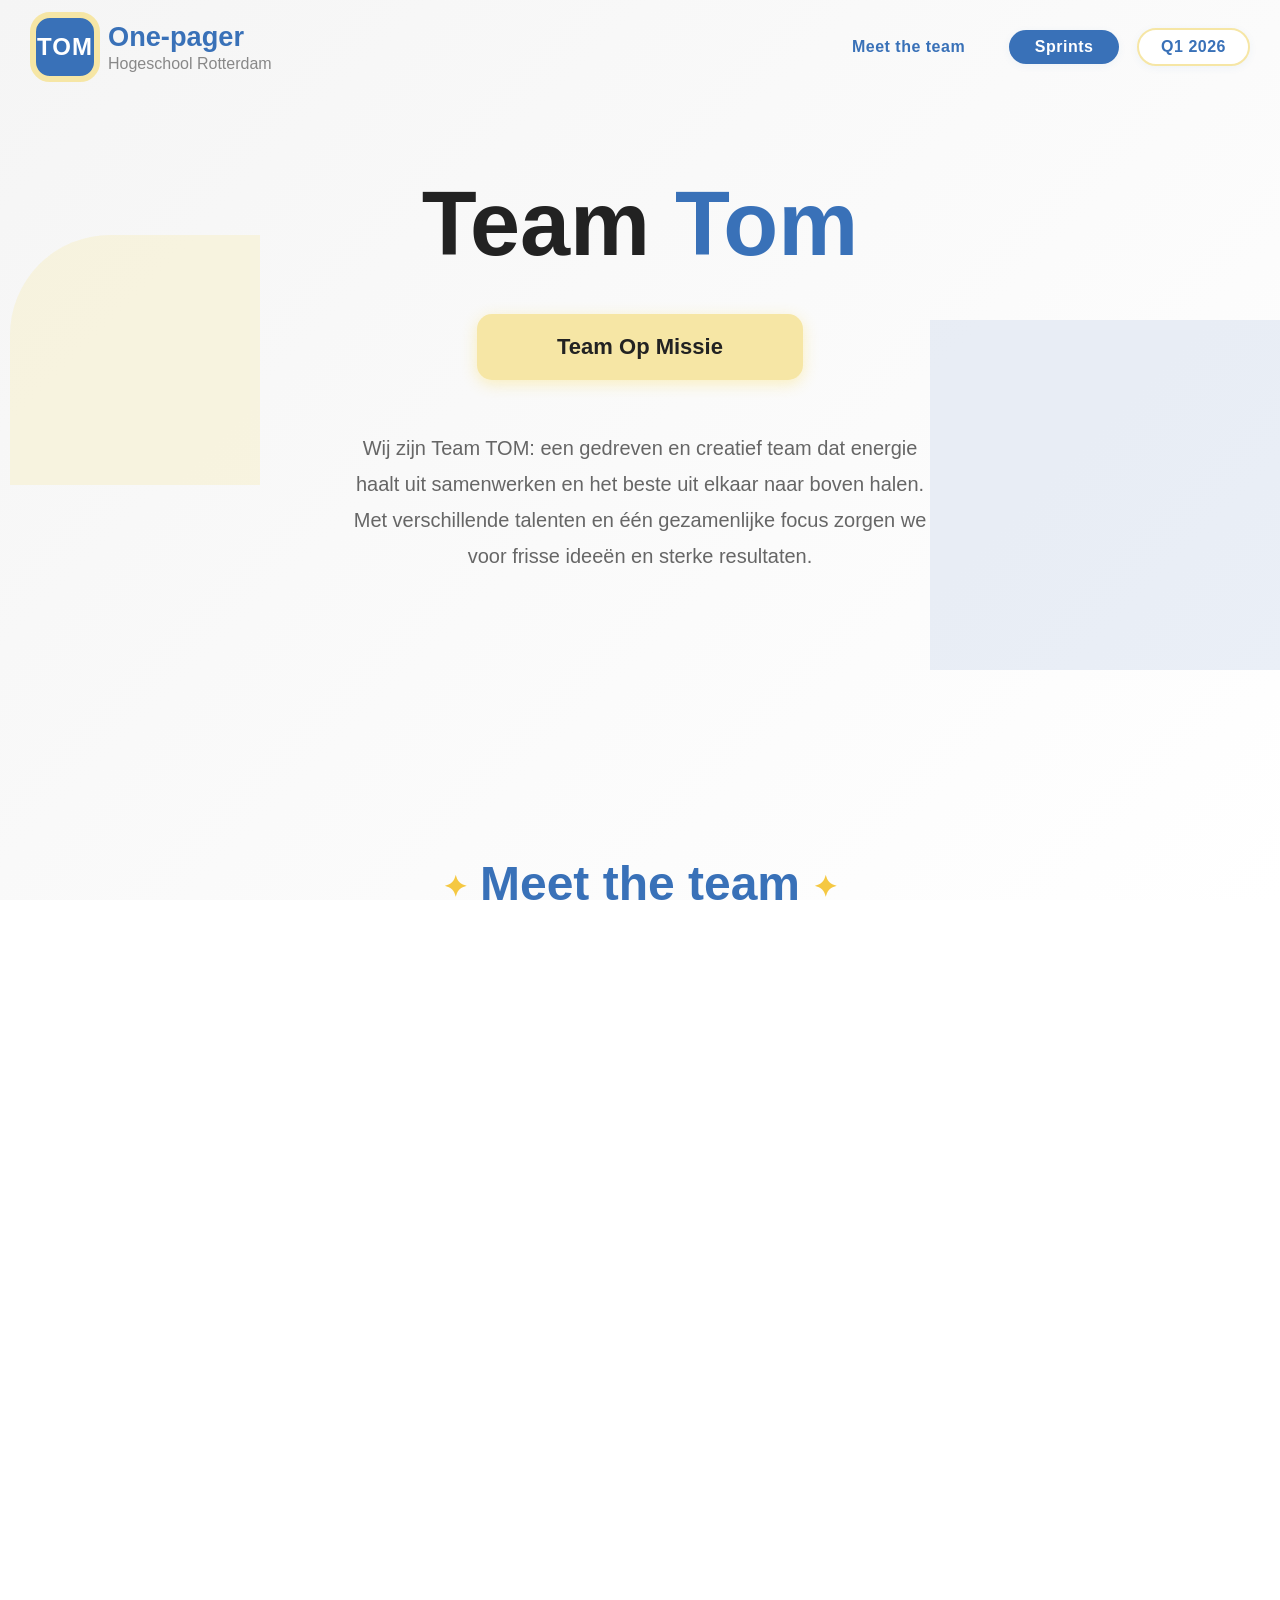
==== commit c23a4b54: "server fix icons" ====
--- a/index.html
+++ b/index.html
@@ -336,7 +336,9 @@
             <div class="sprint5-section-underline" aria-hidden="true"></div>
 
             <div class="sprint5-section-card">
-                <p>Kan beter iemand anders schrijven denk ik?</p>
+                <p>Wij hebben deze sprint weer onderzoek gedaan bij NLtraining naar onze doelgroep: werkzoekende laaggeletterden. We hebben gesproken met laaggeletterde mensen die de stof uit de applicatie al hebben gehad in lessen, en met een aantal die het nog niet hebben gehad. Door samenlopende feestdagen waren er deze keer minder gevorderde cursisten aanwezig.</p>
+                <p>De gevorderde cursist vertelde dat de stof heel duidelijk was en precies aansluit op wat zij ook krijgen bij NLtraining. De taal was simpel en makkelijk te volgen en de lesstof zelf werd als eenvoudig ervaren. De sollicitatie-oefenfunctie werd in theorie goed gevonden, maar voelde in de praktijk te lang, vooral omdat je niet kunt oefenen op een functie waarvoor je daadwerkelijk zou willen trainen. De feedback van de applicatie op fout beantwoorde vragen en op de oefenfunctie werd juist als erg prettig ervaren. Daarnaast is gevraagd om meer talen toe te voegen, zoals Oekraiens en Pools.</p>
+                <p>De tweede groep bestond uit twee laaggeletterde cursisten die deze stof nog niet vanuit NLtraining hadden ontvangen. Zij hebben de les "Leren CV maken" en de bijbehorende oefeningen doorlopen. Deze groep vond de lesstof en vragen goed te begrijpen, maar ervaarde wel moeite met standaard CV-termen zoals "werkervaring".</p>
             </div>
 
             <figure class="sprint4-probe-image-wrap">
--- a/style.css
+++ b/style.css
@@ -1035,7 +1035,7 @@
     max-width: 1100px;
     width: 100%;
     margin: 80px auto;
-    text-align: center;
+    text-align: left;
 }
 
 .scope-grid {
